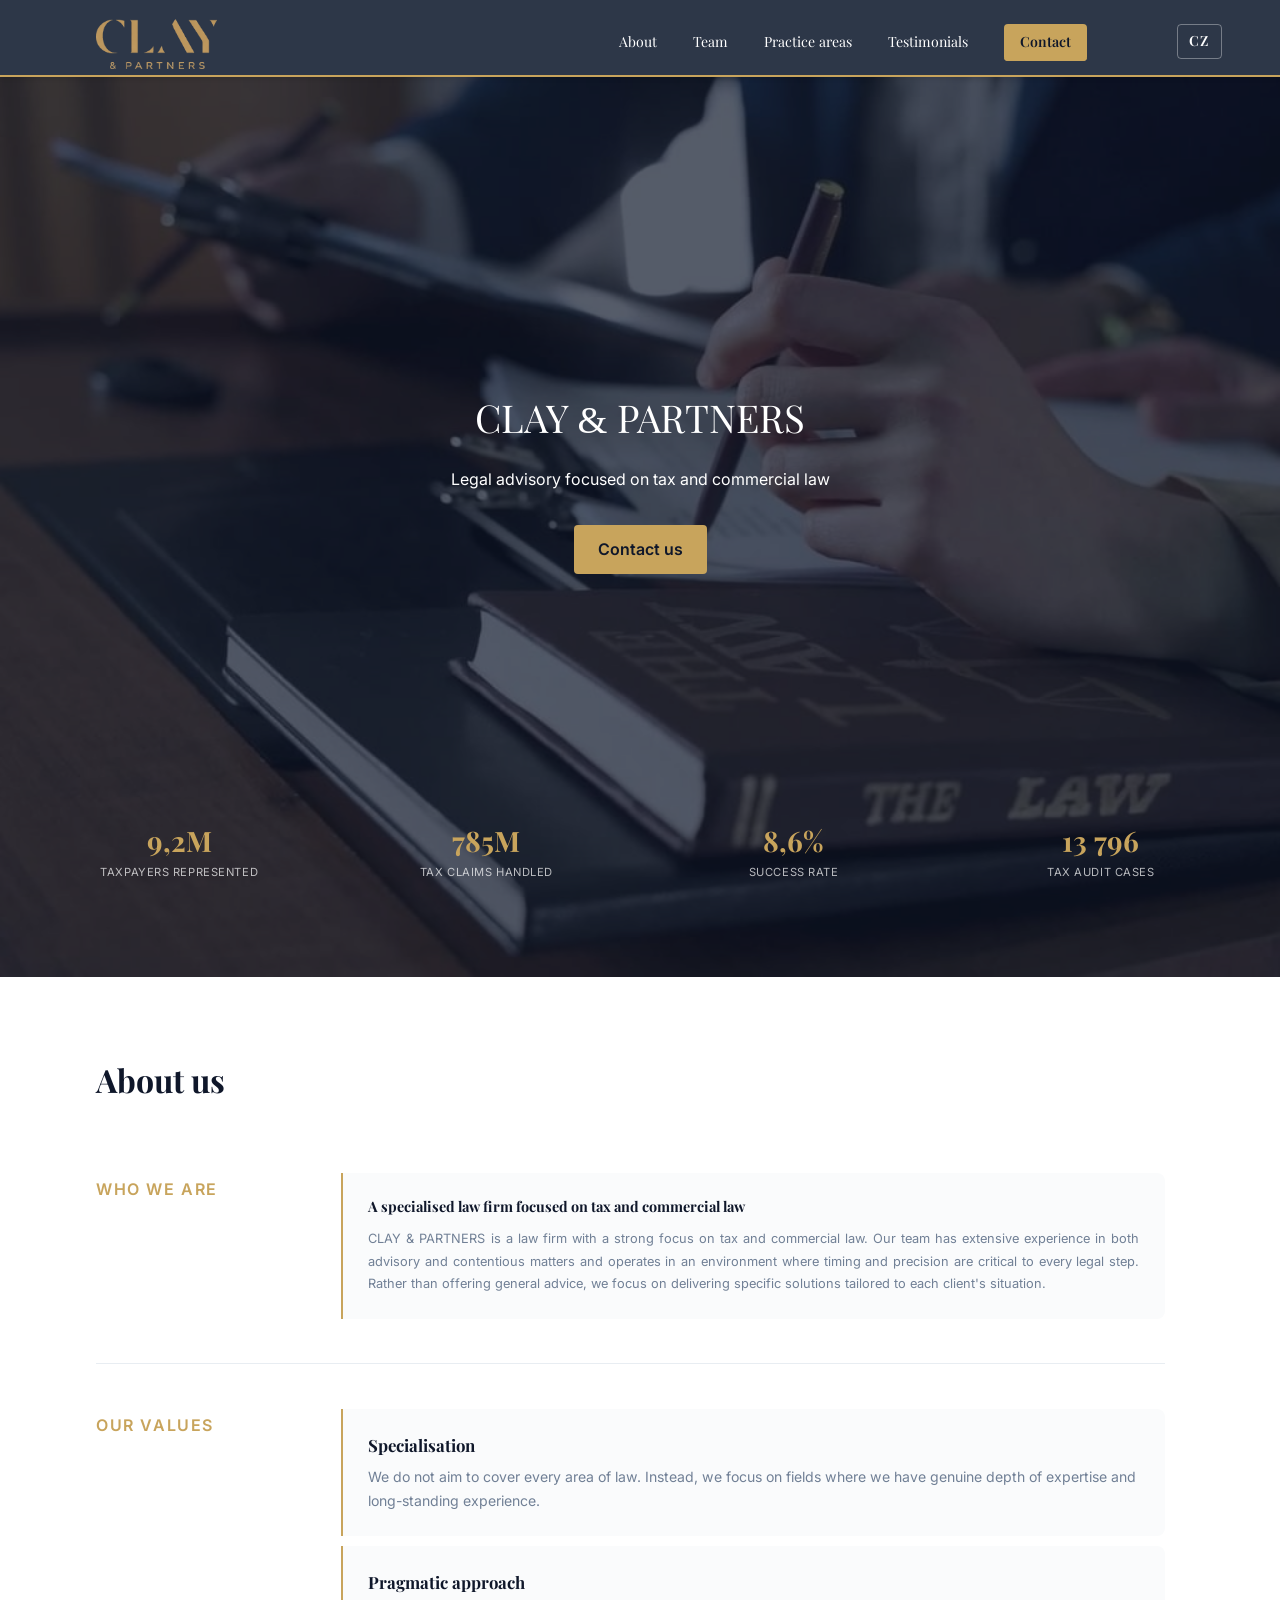
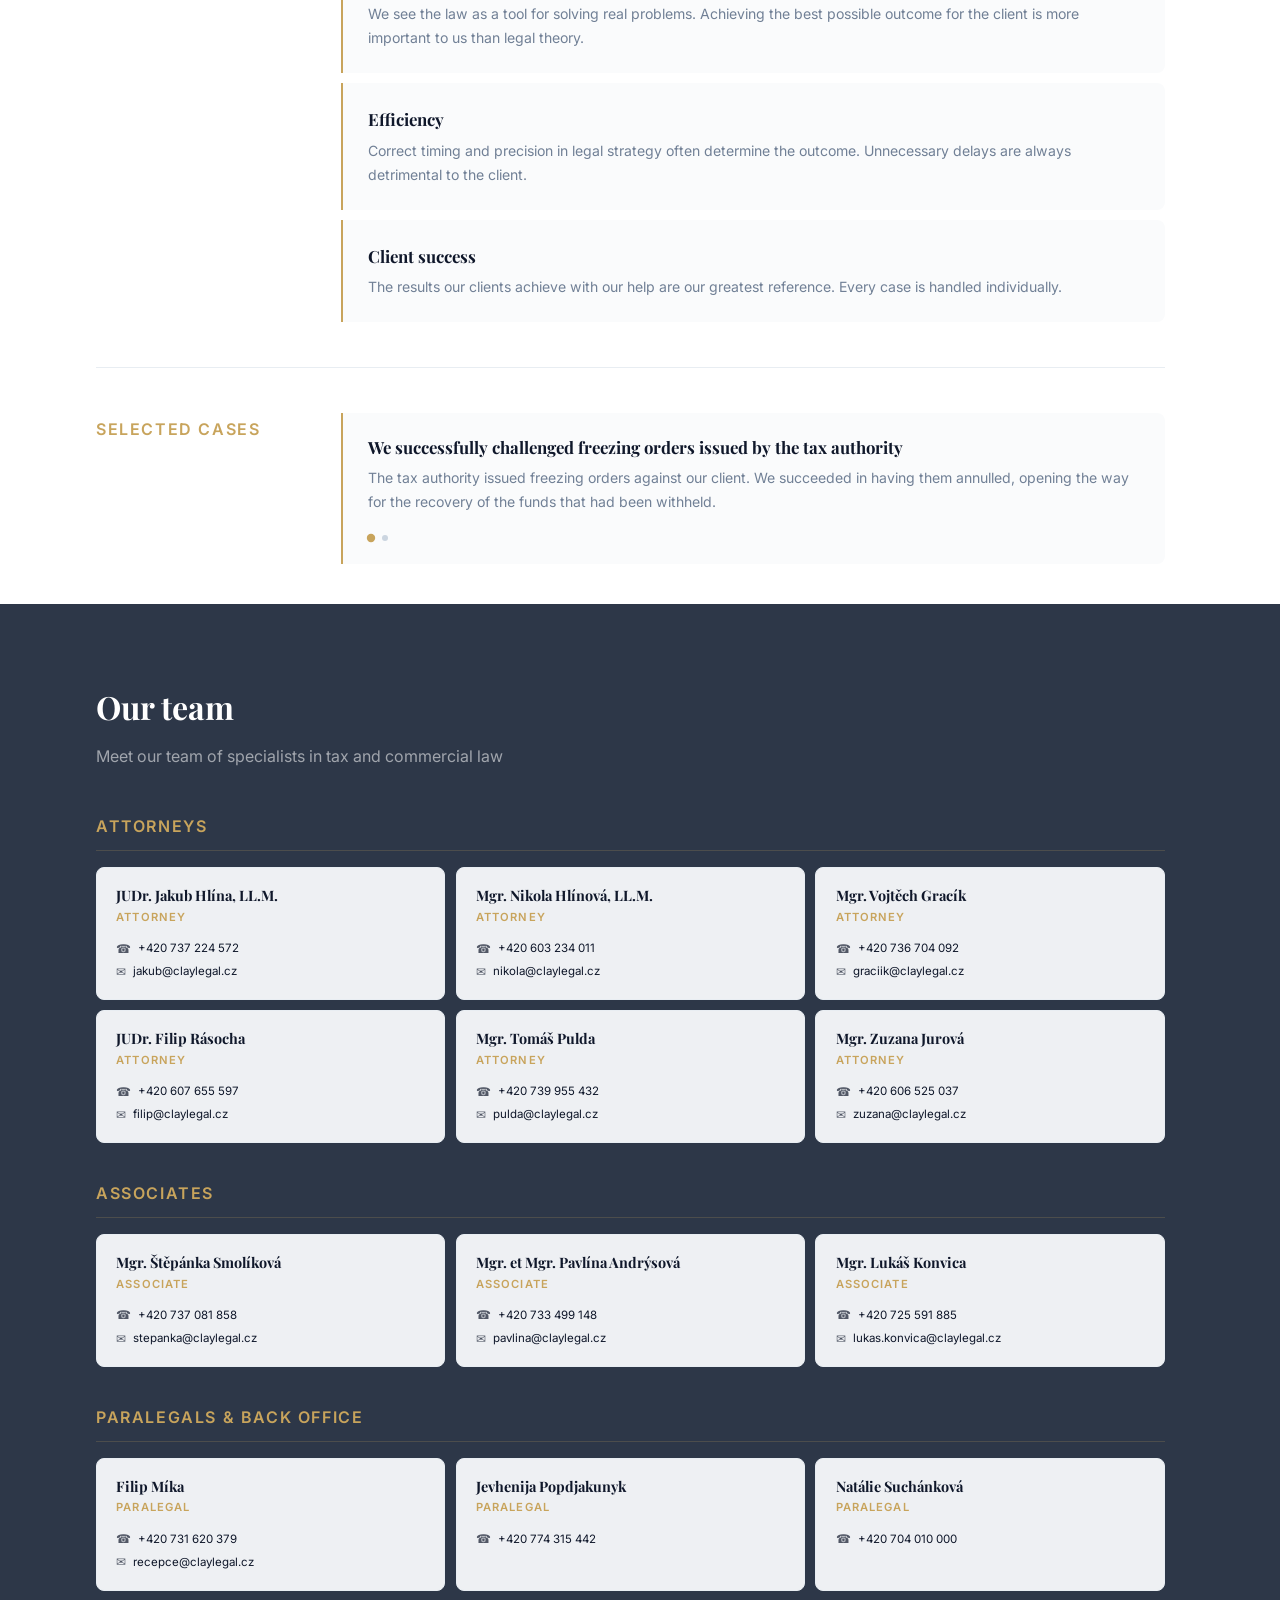
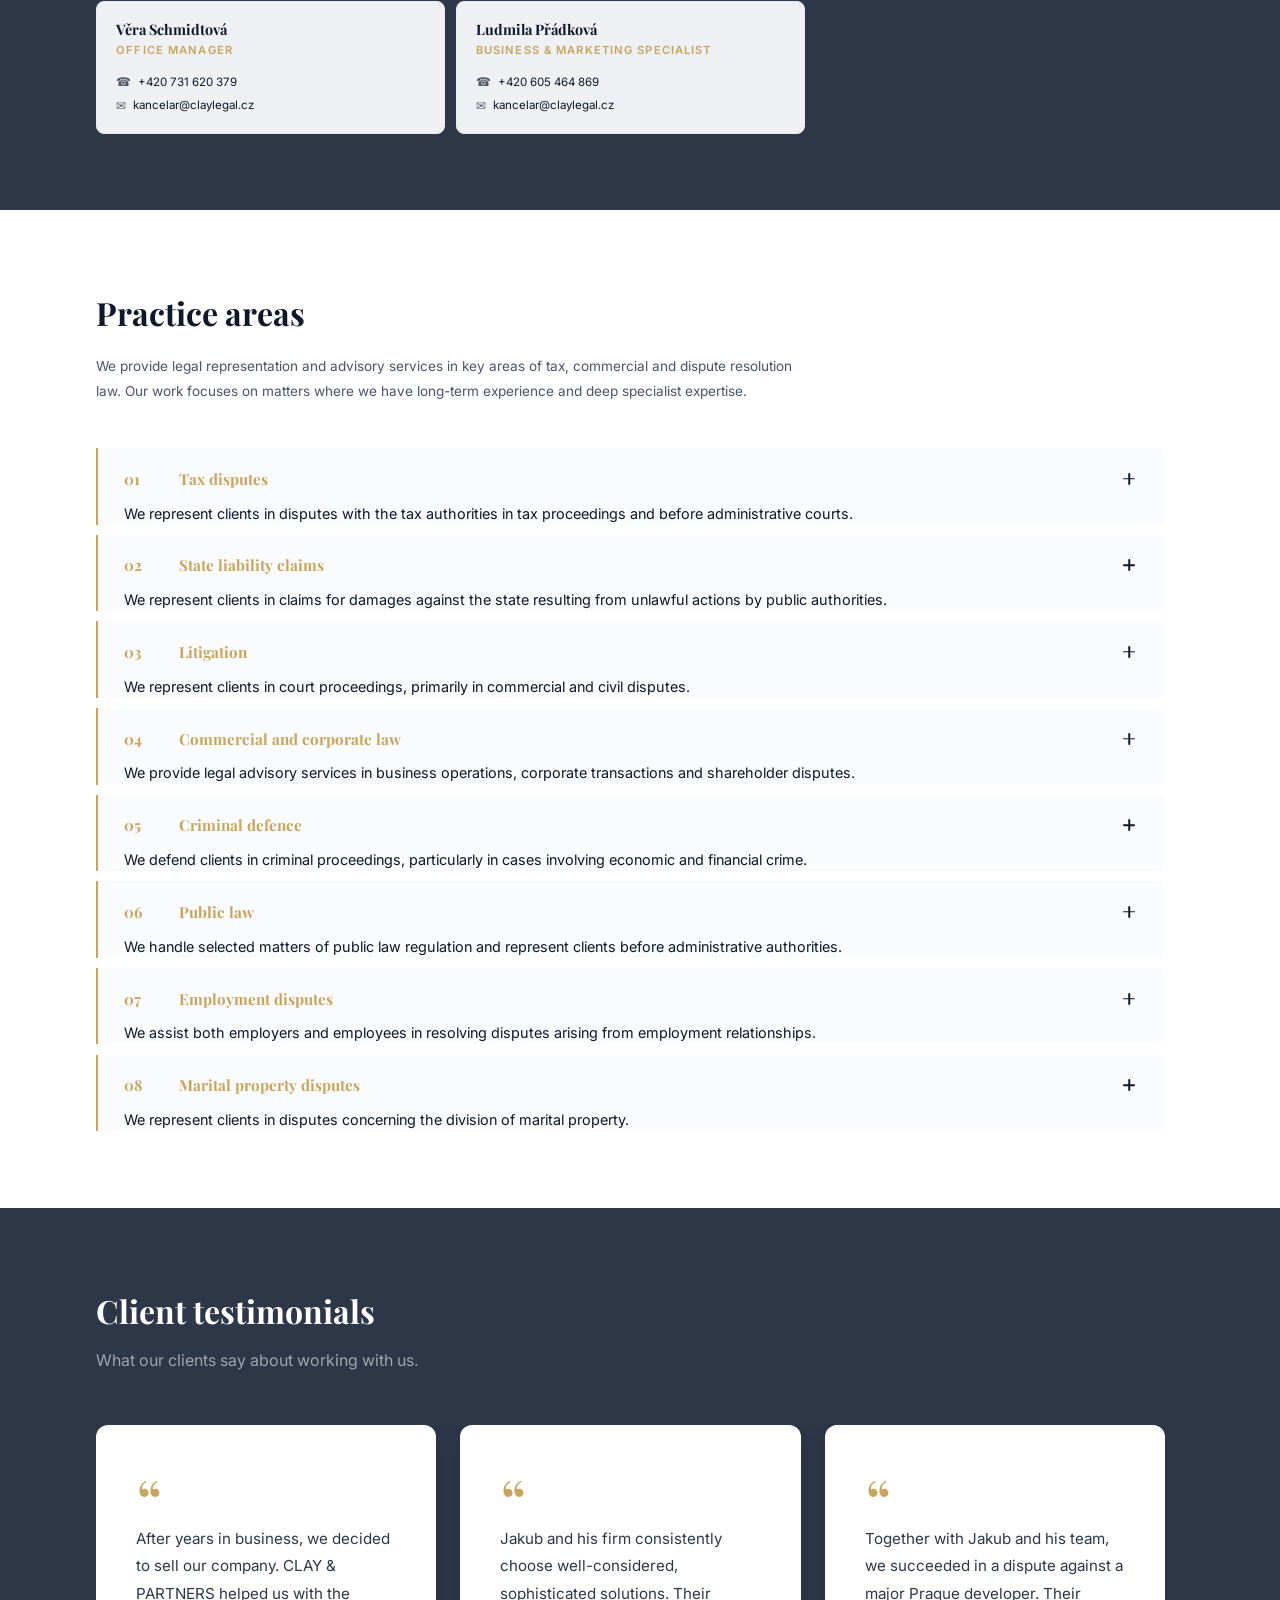
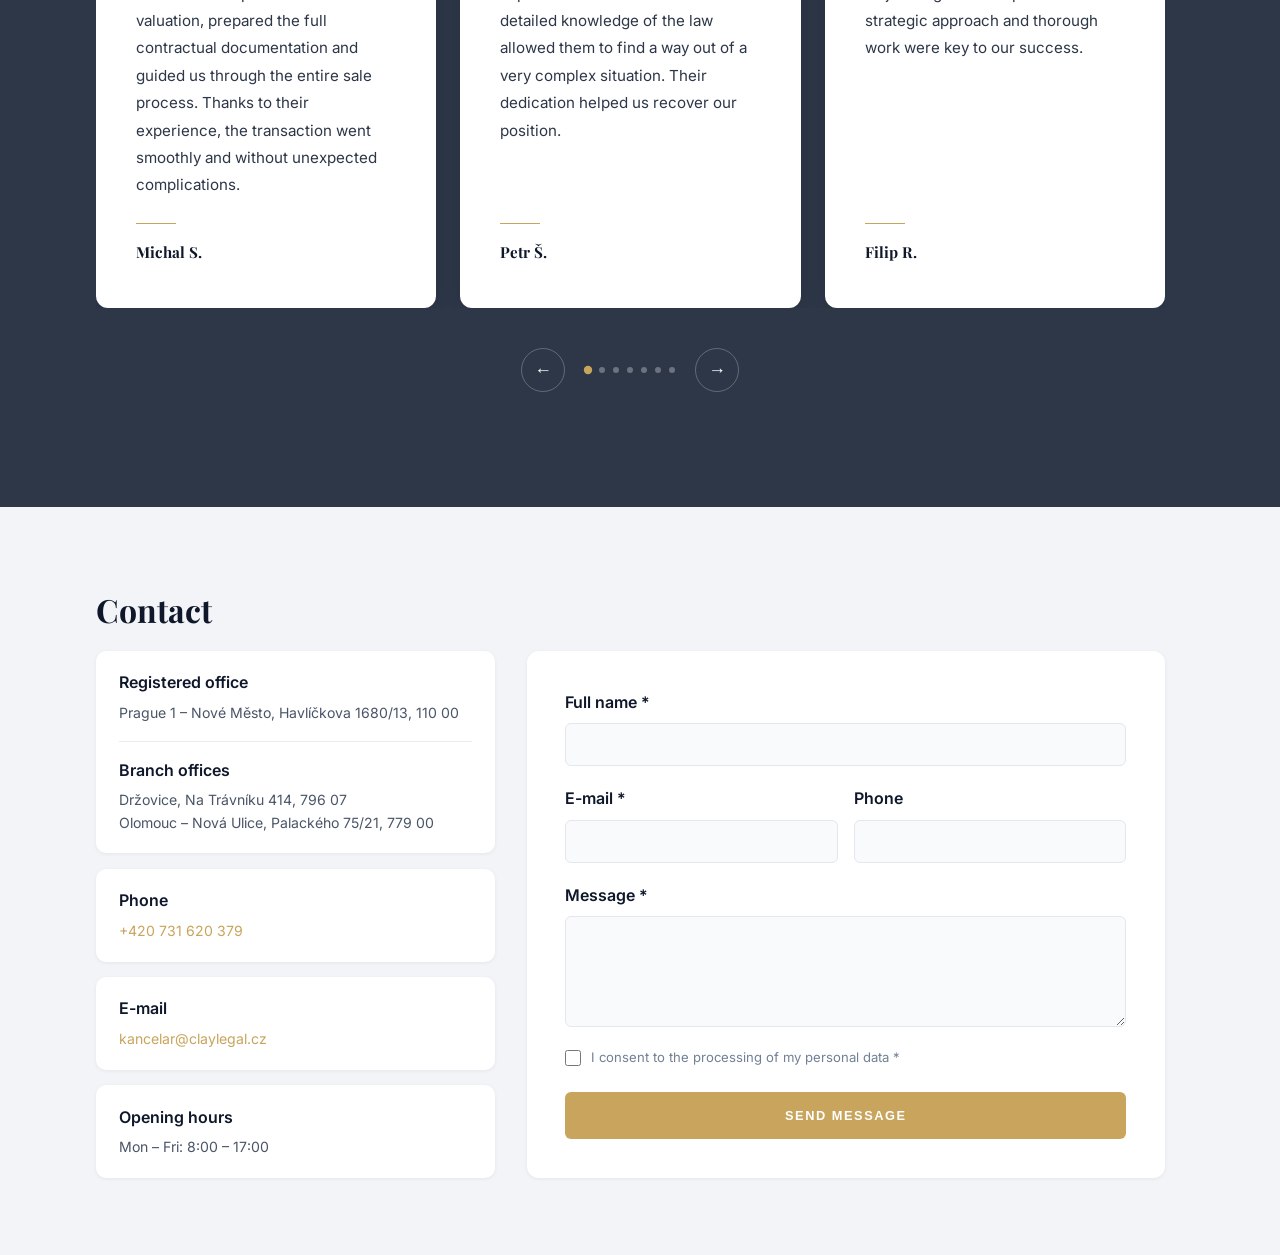
==== index-en.html @ 00589e13 "Add local hero poster as CSS background to eliminate gray flash on load Co-Authored-By: Claude Sonne" ====
<!DOCTYPE html>
<html lang="en">
<head>
    <meta charset="UTF-8">
    <meta name="viewport" content="width=device-width, initial-scale=1.0">
    <title>CLAY & PARTNERS – Law Firm</title>
    <link href="https://fonts.googleapis.com/css2?family=Inter:wght@400;500;600&family=Playfair+Display:wght@400;700&display=swap" rel="stylesheet">
    <link rel="stylesheet" href="css/style.css">
</head>
<body>
    <header>
        <nav>
            <div class="container">
                <a href="#hero"><div class="logo-wrap"><img src="clay_partners_logo.svg" alt="CLAY & PARTNERS" class="logo"></div></a>
                <div class="nav-right">
                    <ul>
                        <li><a href="#onas">About</a></li>
                        <li><a href="#tym">Team</a></li>
                        <li><a href="#specializace">Practice areas</a></li>
                        <li><a href="#reference">Testimonials</a></li>
                        <li><a href="#kontakt">Contact</a></li>
                    </ul>
                    <button class="hamburger" id="hamburgerBtn" aria-label="Open menu" aria-expanded="false">
                        <span></span>
                        <span></span>
                        <span></span>
                    </button>
                    <a href="index.html" class="lang-switch">CZ</a>
                </div>
            </div>
        </nav>
    </header>

    <!-- Mobile full-screen menu -->
    <div class="mobile-menu" id="mobileMenu" aria-hidden="true">
        <button class="mobile-menu-close" id="mobileMenuClose" aria-label="Close menu">&times;</button>
        <ul>
            <li><a href="#onas">About</a></li>
            <li><a href="#tym">Team</a></li>
            <li><a href="#specializace">Practice areas</a></li>
            <li><a href="#reference">Testimonials</a></li>
            <li><a href="#kontakt">Contact</a></li>
        </ul>
        <a href="index.html" class="mobile-menu-lang">CZ</a>
    </div>

    <section id="hero">
        <video autoplay muted loop preload="auto" poster="video/hero-poster.jpg">
            <source src="https://res.cloudinary.com/diklpwtvn/video/upload/f_auto,q_auto,w_1280/v1774442061/Final_clay_1_xkkwip.mp4" type="video/mp4">
            Your browser does not support video.
        </video>
        <div class="overlay"></div>
        <div class="hero-content">
            <div class="hero-text">
                <h1>CLAY <span class="ampersand">&amp;</span> PARTNERS</h1>
                <p>Legal advisory focused on tax and commercial law</p>
                <a href="#kontakt" class="btn">Contact us</a>
            </div>
            <div class="hero-stats">
                <div class="stat">
                    <div class="stat-value" data-target="9.3" data-suffix="M">0</div>
                    <div class="stat-label">Taxpayers represented</div>
                </div>
                <div class="stat">
                    <div class="stat-value" data-target="795" data-suffix="M">0</div>
                    <div class="stat-label">Tax claims handled</div>
                </div>
                <div class="stat">
                    <div class="stat-value" data-target="8.7" data-suffix="%">0</div>
                    <div class="stat-label">Success rate</div>
                </div>
                <div class="stat">
                    <div class="stat-value" data-target="13971">0</div>
                    <div class="stat-label">Tax audit cases</div>
                </div>
            </div>
        </div>
    </section>

    <section id="onas" class="section onas-section">
        <div class="container">

            <h2 class="onas-main-title">About us</h2>

            <div class="onas-block">
                <div class="onas-block-label">Who we are</div>
                <div class="onas-block-body">
                    <div class="content-block">
                        <h3 class="onas-headline">A specialised law firm focused on tax and commercial law</h3>
                        <p class="onas-text">CLAY & PARTNERS is a law firm with a strong focus on tax and commercial law. Our team has extensive experience in both advisory and contentious matters and operates in an environment where timing and precision are critical to every legal step. Rather than offering general advice, we focus on delivering specific solutions tailored to each client's situation.</p>
                    </div>
                </div>
            </div>

            <div class="onas-block">
                <div class="onas-block-label">Our values</div>
                <div class="onas-block-body">
                    <div class="values-grid">
                        <div class="value-card content-block">
                            <div class="value-title">Specialisation</div>
                            <p>We do not aim to cover every area of law. Instead, we focus on fields where we have genuine depth of expertise and long-standing experience.</p>
                        </div>
                        <div class="value-card content-block">
                            <div class="value-title">Pragmatic approach</div>
                            <p>We see the law as a tool for solving real problems. Achieving the best possible outcome for the client is more important to us than legal theory.</p>
                        </div>
                        <div class="value-card content-block">
                            <div class="value-title">Efficiency</div>
                            <p>Correct timing and precision in legal strategy often determine the outcome. Unnecessary delays are always detrimental to the client.</p>
                        </div>
                        <div class="value-card content-block">
                            <div class="value-title">Client success</div>
                            <p>The results our clients achieve with our help are our greatest reference. Every case is handled individually.</p>
                        </div>
                    </div>
                </div>
            </div>

            <div class="onas-block">
                <div class="onas-block-label">Selected cases</div>
                <div class="onas-block-body">
                    <div class="cases-slider content-block">
                        <div class="cases-track" role="region" aria-label="Selected cases">
                            <div class="case-slide active" aria-hidden="false">
                                <h3 class="case-title">We successfully challenged freezing orders issued by the tax authority</h3>
                                <p class="case-text">The tax authority issued freezing orders against our client. We succeeded in having them annulled, opening the way for the recovery of the funds that had been withheld.</p>
                            </div>
                            <div class="case-slide" aria-hidden="true">
                                <h3 class="case-title">We recovered revoked subsidies</h3>
                                <p class="case-text">The client faced revocation of a subsidy and a substantial penalty. We succeeded in having the tax authority's decision annulled.</p>
                            </div>
                        </div>
                        <div class="cases-dots" role="tablist" aria-label="Switch cases">
                            <button class="case-dot active" role="tab" aria-selected="true" aria-label="Case 1"></button>
                            <button class="case-dot" role="tab" aria-selected="false" aria-label="Case 2"></button>
                        </div>
                    </div>
                </div>
            </div>

        </div>
    </section>

    <section id="tym" class="section team-section">
        <div class="container">
            <div class="section-header">
                <h2>Our team</h2>
                <p class="section-subtitle">Meet our team of specialists in tax and commercial law</p>
            </div>

            <div class="team-category">
                <div class="category-label">Attorneys</div>
                <div class="team-grid">
                    <div class="team-card">
                        <div class="team-card-name">JUDr. Jakub Hlína, LL.M.</div>
                        <div class="team-card-position">Attorney</div>
                        <div class="team-card-contact">
                            <a href="tel:+420737224572" class="contact-link"><span class="contact-icon">☎</span>+420 737 224 572</a>
                            <a href="mailto:jakub@claylegal.cz" class="contact-link"><span class="contact-icon">✉</span>jakub@claylegal.cz</a>
                        </div>
                    </div>
                    <div class="team-card">
                        <div class="team-card-name">Mgr. Nikola Hlínová, LL.M.</div>
                        <div class="team-card-position">Attorney</div>
                        <div class="team-card-contact">
                            <a href="tel:+420603234011" class="contact-link"><span class="contact-icon">☎</span>+420 603 234 011</a>
                            <a href="mailto:nikola@claylegal.cz" class="contact-link"><span class="contact-icon">✉</span>nikola@claylegal.cz</a>
                        </div>
                    </div>
                    <div class="team-card">
                        <div class="team-card-name">Mgr. Vojtěch Gracík</div>
                        <div class="team-card-position">Attorney</div>
                        <div class="team-card-contact">
                            <a href="tel:+420736704092" class="contact-link"><span class="contact-icon">☎</span>+420 736 704 092</a>
                            <a href="mailto:graciik@claylegal.cz" class="contact-link"><span class="contact-icon">✉</span>graciik@claylegal.cz</a>
                        </div>
                    </div>
                    <div class="team-card">
                        <div class="team-card-name">JUDr. Filip Rásocha</div>
                        <div class="team-card-position">Attorney</div>
                        <div class="team-card-contact">
                            <a href="tel:+420607655597" class="contact-link"><span class="contact-icon">☎</span>+420 607 655 597</a>
                            <a href="mailto:filip@claylegal.cz" class="contact-link"><span class="contact-icon">✉</span>filip@claylegal.cz</a>
                        </div>
                    </div>
                    <div class="team-card">
                        <div class="team-card-name">Mgr. Tomáš Pulda</div>
                        <div class="team-card-position">Attorney</div>
                        <div class="team-card-contact">
                            <a href="tel:+420739955432" class="contact-link"><span class="contact-icon">☎</span>+420 739 955 432</a>
                            <a href="mailto:pulda@claylegal.cz" class="contact-link"><span class="contact-icon">✉</span>pulda@claylegal.cz</a>
                        </div>
                    </div>
                    <div class="team-card">
                        <div class="team-card-name">Mgr. Zuzana Jurová</div>
                        <div class="team-card-position">Attorney</div>
                        <div class="team-card-contact">
                            <a href="tel:+420606525037" class="contact-link"><span class="contact-icon">☎</span>+420 606 525 037</a>
                            <a href="mailto:zuzana@claylegal.cz" class="contact-link"><span class="contact-icon">✉</span>zuzana@claylegal.cz</a>
                        </div>
                    </div>
                </div>
            </div>

            <div class="team-category">
                <div class="category-label">Associates</div>
                <div class="team-grid">
                    <div class="team-card">
                        <div class="team-card-name">Mgr. Štěpánka Smolíková</div>
                        <div class="team-card-position">Associate</div>
                        <div class="team-card-contact">
                            <a href="tel:+420737081858" class="contact-link"><span class="contact-icon">☎</span>+420 737 081 858</a>
                            <a href="mailto:stepanka@claylegal.cz" class="contact-link"><span class="contact-icon">✉</span>stepanka@claylegal.cz</a>
                        </div>
                    </div>
                    <div class="team-card">
                        <div class="team-card-name">Mgr. et Mgr. Pavlína Andrýsová</div>
                        <div class="team-card-position">Associate</div>
                        <div class="team-card-contact">
                            <a href="tel:+420733499148" class="contact-link"><span class="contact-icon">☎</span>+420 733 499 148</a>
                            <a href="mailto:pavlina@claylegal.cz" class="contact-link"><span class="contact-icon">✉</span>pavlina@claylegal.cz</a>
                        </div>
                    </div>
                    <div class="team-card">
                        <div class="team-card-name">Mgr. Lukáš Konvica</div>
                        <div class="team-card-position">Associate</div>
                        <div class="team-card-contact">
                            <a href="tel:+420725591885" class="contact-link"><span class="contact-icon">☎</span>+420 725 591 885</a>
                            <a href="mailto:lukas.konvica@claylegal.cz" class="contact-link"><span class="contact-icon">✉</span>lukas.konvica@claylegal.cz</a>
                        </div>
                    </div>
                </div>
            </div>

            <div class="team-category">
                <div class="category-label">Paralegals & Back Office</div>
                <div class="team-grid">
                    <div class="team-card">
                        <div class="team-card-name">Filip Míka</div>
                        <div class="team-card-position">Paralegal</div>
                        <div class="team-card-contact">
                            <a href="tel:+420731620379" class="contact-link"><span class="contact-icon">☎</span>+420 731 620 379</a>
                            <a href="mailto:recepce@claylegal.cz" class="contact-link"><span class="contact-icon">✉</span>recepce@claylegal.cz</a>
                        </div>
                    </div>
                    <div class="team-card">
                        <div class="team-card-name">Jevhenija Popdjakunyk</div>
                        <div class="team-card-position">Paralegal</div>
                        <div class="team-card-contact">
                            <a href="tel:+420774315442" class="contact-link"><span class="contact-icon">☎</span>+420 774 315 442</a>
                        </div>
                    </div>
                    <div class="team-card">
                        <div class="team-card-name">Natálie Suchánková</div>
                        <div class="team-card-position">Paralegal</div>
                        <div class="team-card-contact">
                            <a href="tel:+420704010000" class="contact-link"><span class="contact-icon">☎</span>+420 704 010 000</a>
                        </div>
                    </div>
                    <div class="team-card">
                        <div class="team-card-name">Věra Schmidtová</div>
                        <div class="team-card-position">Office Manager</div>
                        <div class="team-card-contact">
                            <a href="tel:+420731620379" class="contact-link"><span class="contact-icon">☎</span>+420 731 620 379</a>
                            <a href="mailto:kancelar@claylegal.cz" class="contact-link"><span class="contact-icon">✉</span>kancelar@claylegal.cz</a>
                        </div>
                    </div>
                    <div class="team-card">
                        <div class="team-card-name">Ludmila Přádková</div>
                        <div class="team-card-position">Business & Marketing Specialist</div>
                        <div class="team-card-contact">
                            <a href="tel:+420605464869" class="contact-link"><span class="contact-icon">☎</span>+420 605 464 869</a>
                            <a href="mailto:kancelar@claylegal.cz" class="contact-link"><span class="contact-icon">✉</span>kancelar@claylegal.cz</a>
                        </div>
                    </div>
                </div>
            </div>
        </div>
    </section>

    <section id="specializace" class="section specializace-section">
        <div class="container">
            <h2>Practice areas</h2>
            <p class="specializace-intro">We provide legal representation and advisory services in key areas of tax, commercial and dispute resolution law. Our work focuses on matters where we have long-term experience and deep specialist expertise.</p>

            <div class="accordion">

                <div class="accordion-item">
                    <button class="accordion-header" aria-expanded="false">
                        <span class="accordion-number">01</span>
                        <span class="accordion-title">Tax disputes</span>
                        <span class="accordion-icon"></span>
                    </button>
                    <div class="accordion-body">
                        <div class="accordion-body-inner">
                            <p class="accordion-perex">We represent clients in disputes with the tax authorities in tax proceedings and before administrative courts.</p>
                            <p class="accordion-text">Are you dealing with the tax or customs authority? Facing a tax audit, withholding of VAT refunds or freezing orders? We represent domestic and foreign clients at all stages of tax proceedings, including subsequent judicial review. We have a track record of successful disputes with the tax administration exceeding CZK 1 billion in value.</p>
                        </div>
                    </div>
                </div>

                <div class="accordion-item">
                    <button class="accordion-header" aria-expanded="false">
                        <span class="accordion-number">02</span>
                        <span class="accordion-title">State liability claims</span>
                        <span class="accordion-icon"></span>
                    </button>
                    <div class="accordion-body">
                        <div class="accordion-body-inner">
                            <p class="accordion-perex">We represent clients in claims for damages against the state resulting from unlawful actions by public authorities.</p>
                            <p class="accordion-text">If the state has caused you loss through an unlawful decision or improper official conduct, we will help you seek compensation under the State Liability Act. We represent clients in cases involving unlawful interference by the tax administration and other public authorities.</p>
                        </div>
                    </div>
                </div>

                <div class="accordion-item">
                    <button class="accordion-header" aria-expanded="false">
                        <span class="accordion-number">03</span>
                        <span class="accordion-title">Litigation</span>
                        <span class="accordion-icon"></span>
                    </button>
                    <div class="accordion-body">
                        <div class="accordion-body-inner">
                            <p class="accordion-perex">We represent clients in court proceedings, primarily in commercial and civil disputes.</p>
                            <p class="accordion-text">We regularly act for clients in commercial disputes, defect liability claims, insurance matters and employment litigation. Where an out-of-court resolution is not achievable, we defend our clients' interests before the courts with full commitment.</p>
                        </div>
                    </div>
                </div>

                <div class="accordion-item">
                    <button class="accordion-header" aria-expanded="false">
                        <span class="accordion-number">04</span>
                        <span class="accordion-title">Commercial and corporate law</span>
                        <span class="accordion-icon"></span>
                    </button>
                    <div class="accordion-body">
                        <div class="accordion-body-inner">
                            <p class="accordion-perex">We provide legal advisory services in business operations, corporate transactions and shareholder disputes.</p>
                            <p class="accordion-text">We assist clients with mergers and acquisitions, structuring shareholder relationships and resolving disputes between shareholders or partners. We also represent creditors and insolvency administrators in insolvency proceedings.</p>
                        </div>
                    </div>
                </div>

                <div class="accordion-item">
                    <button class="accordion-header" aria-expanded="false">
                        <span class="accordion-number">05</span>
                        <span class="accordion-title">Criminal defence</span>
                        <span class="accordion-icon"></span>
                    </button>
                    <div class="accordion-body">
                        <div class="accordion-body-inner">
                            <p class="accordion-perex">We defend clients in criminal proceedings, particularly in cases involving economic and financial crime.</p>
                            <p class="accordion-text">We specialise in criminal proceedings involving economic and tax offences — white-collar crime. We also advise clients on preventive compliance measures to mitigate corporate criminal liability. JUDr. Jakub Hlína is a member of the Union of Defence Counsels of the Czech Republic.</p>
                        </div>
                    </div>
                </div>

                <div class="accordion-item">
                    <button class="accordion-header" aria-expanded="false">
                        <span class="accordion-number">06</span>
                        <span class="accordion-title">Public law</span>
                        <span class="accordion-icon"></span>
                    </button>
                    <div class="accordion-body">
                        <div class="accordion-body-inner">
                            <p class="accordion-perex">We handle selected matters of public law regulation and represent clients before administrative authorities.</p>
                            <p class="accordion-text">We represent clients in administrative proceedings, including price control reviews and subsidy compliance audits. We also advise on matters relating to regulated sectors and industries.</p>
                        </div>
                    </div>
                </div>

                <div class="accordion-item">
                    <button class="accordion-header" aria-expanded="false">
                        <span class="accordion-number">07</span>
                        <span class="accordion-title">Employment disputes</span>
                        <span class="accordion-icon"></span>
                    </button>
                    <div class="accordion-body">
                        <div class="accordion-body-inner">
                            <p class="accordion-perex">We assist both employers and employees in resolving disputes arising from employment relationships.</p>
                            <p class="accordion-text">We aim to resolve employment disputes efficiently and prevent escalation wherever possible. Where litigation becomes necessary, we represent clients in employment proceedings covering a broad range of claims arising from the employment relationship.</p>
                        </div>
                    </div>
                </div>

                <div class="accordion-item">
                    <button class="accordion-header" aria-expanded="false">
                        <span class="accordion-number">08</span>
                        <span class="accordion-title">Marital property disputes</span>
                        <span class="accordion-icon"></span>
                    </button>
                    <div class="accordion-body">
                        <div class="accordion-body-inner">
                            <p class="accordion-perex">We represent clients in disputes concerning the division of marital property.</p>
                            <p class="accordion-text">Family disputes demand a sensitive and individualised approach. We help clients navigate the legal and financial aspects of divorce, with particular focus on the division and settlement of jointly held marital assets.</p>
                        </div>
                    </div>
                </div>

            </div>
        </div>
    </section>

    <section id="reference" class="section reference-section">
        <div class="container">
            <div class="reference-header">
                <h2 class="reference-title">Client testimonials</h2>
                <p class="reference-subtitle">What our clients say about working with us.</p>
            </div>

            <div class="testimonial-slider">
                <div class="testimonial-track">
                    <div class="testimonial-card">
                        <div class="testimonial-quote">&#8220;</div>
                        <p class="testimonial-text">After years in business, we decided to sell our company. CLAY & PARTNERS helped us with the valuation, prepared the full contractual documentation and guided us through the entire sale process. Thanks to their experience, the transaction went smoothly and without unexpected complications.</p>
                        <div class="testimonial-line"></div>
                        <div class="testimonial-name">Michal S.</div>
                    </div>
                    <div class="testimonial-card">
                        <div class="testimonial-quote">&#8220;</div>
                        <p class="testimonial-text">Jakub and his firm consistently choose well-considered, sophisticated solutions. Their detailed knowledge of the law allowed them to find a way out of a very complex situation. Their dedication helped us recover our position.</p>
                        <div class="testimonial-line"></div>
                        <div class="testimonial-name">Petr Š.</div>
                    </div>
                    <div class="testimonial-card">
                        <div class="testimonial-quote">&#8220;</div>
                        <p class="testimonial-text">Together with Jakub and his team, we succeeded in a dispute against a major Prague developer. Their strategic approach and thorough work were key to our success.</p>
                        <div class="testimonial-line"></div>
                        <div class="testimonial-name">Filip R.</div>
                    </div>
                    <div class="testimonial-card">
                        <div class="testimonial-quote">&#8220;</div>
                        <p class="testimonial-text">After the tax authority intervened, our company was practically paralysed. Thanks to CLAY & PARTNERS, we succeeded in having the freezing orders annulled and recovered the withheld funds.</p>
                        <div class="testimonial-line"></div>
                        <div class="testimonial-name">Engineering company</div>
                    </div>
                    <div class="testimonial-card">
                        <div class="testimonial-quote">&#8220;</div>
                        <p class="testimonial-text">We were wrongly accused of participating in tax fraud and faced the freezing of our assets. Thanks to the swift and professional intervention of the attorneys at CLAY & PARTNERS, the tax authority's decision was annulled and the freeze lifted.</p>
                        <div class="testimonial-line"></div>
                        <div class="testimonial-name">Radek Z.</div>
                    </div>
                    <div class="testimonial-card">
                        <div class="testimonial-quote">&#8220;</div>
                        <p class="testimonial-text">My husband and I found a solution to a complex family situation at this law firm. We appreciate both the sensitive approach and the clear guidance throughout the case.</p>
                        <div class="testimonial-line"></div>
                        <div class="testimonial-name">Marie D.</div>
                    </div>
                    <div class="testimonial-card">
                        <div class="testimonial-quote">&#8220;</div>
                        <p class="testimonial-text">The firm has been our long-term legal partner. They assist us in negotiations with suppliers and public authorities and always deliver practical, actionable solutions.</p>
                        <div class="testimonial-line"></div>
                        <div class="testimonial-name">GALVA s.r.o.</div>
                    </div>
                    <div class="testimonial-card">
                        <div class="testimonial-quote">&#8220;</div>
                        <p class="testimonial-text">On a recommendation, we turned to CLAY & PARTNERS for a personal injury claim. The legal representation was professional and resulted in compensation that helped us move forward.</p>
                        <div class="testimonial-line"></div>
                        <div class="testimonial-name">Ing. David K.</div>
                    </div>
                    <div class="testimonial-card">
                        <div class="testimonial-quote">&#8220;</div>
                        <p class="testimonial-text">We greatly value the proactive approach to tax planning for our business. Their work is consistently professional and clearly communicated.</p>
                        <div class="testimonial-line"></div>
                        <div class="testimonial-name">M + L</div>
                    </div>
                </div>
            </div>

            <div class="testimonial-controls">
                <button class="testimonial-arrow prev" aria-label="Previous">&#8592;</button>
                <div class="testimonial-dots"></div>
                <button class="testimonial-arrow next" aria-label="Next">&#8594;</button>
            </div>
        </div>
    </section>

    <section id="kontakt" class="section kontakt-section">
        <div class="container">
            <h2>Contact</h2>
            <div class="kontakt-layout">

                <div class="kontakt-info">
                    <div class="kontakt-card">
                        <div class="kontakt-card-subsection">
                            <div class="kontakt-card-label">Registered office</div>
                            <div class="kontakt-card-value">Prague 1 – Nové Město, Havlíčkova 1680/13, 110 00</div>
                        </div>
                        <div class="kontakt-card-subsection">
                            <div class="kontakt-card-label">Branch offices</div>
                            <div class="kontakt-card-value">Držovice, Na Trávníku 414, 796 07<br>Olomouc – Nová Ulice, Palackého 75/21, 779 00</div>
                        </div>
                    </div>
                    <div class="kontakt-card">
                        <div class="kontakt-card-label">Phone</div>
                        <a href="tel:+420731620379" class="kontakt-card-value kontakt-gold">+420 731 620 379</a>
                    </div>
                    <div class="kontakt-card">
                        <div class="kontakt-card-label">E-mail</div>
                        <a href="mailto:kancelar@claylegal.cz" class="kontakt-card-value kontakt-gold">kancelar@claylegal.cz</a>
                    </div>
                    <div class="kontakt-card">
                        <div class="kontakt-card-label">Opening hours</div>
                        <div class="kontakt-card-value">Mon – Fri: 8:00 – 17:00</div>
                    </div>
                </div>

                <div class="kontakt-form-wrap">
                    <form class="contact-form" id="contactForm">
                        <div class="form-field">
                            <label for="jmeno">Full name *</label>
                            <input type="text" id="jmeno" name="jmeno" required>
                        </div>
                        <div class="form-row">
                            <div class="form-field">
                                <label for="email">E-mail *</label>
                                <input type="email" id="email" name="email" required>
                            </div>
                            <div class="form-field">
                                <label for="telefon">Phone</label>
                                <input type="tel" id="telefon" name="telefon">
                            </div>
                        </div>
                        <div class="form-field">
                            <label for="zprava">Message *</label>
                            <textarea id="zprava" name="zprava" rows="5" required></textarea>
                        </div>
                        <div class="form-gdpr">
                            <input type="checkbox" id="gdpr" name="gdpr" required>
                            <label for="gdpr">I consent to the processing of my personal data *</label>
                        </div>
                        <button type="submit" class="btn-submit">Send message</button>
                    </form>
                </div>

            </div>
        </div>
    </section>

    <script src="js/script.js"></script>
</body>
</html>
---- css/style.css ----
/* Reset */
* {
    margin: 0;
    padding: 0;
    box-sizing: border-box;
}

:root {
    --navy: #0F172A;
    --gold: #C8A45C;
    --light-grey: #F5F5F5;
    --white: #FFFFFF;
}

body {
    font-family: 'Inter', sans-serif;
    color: var(--navy);
    line-height: 1.6;
}

h1, h2, h3 {
    font-family: 'Playfair Display', serif;
    font-weight: 700;
}

h1 {
    font-size: clamp(2rem, 3vw, 4rem);
}

h2 {
    font-size: clamp(1.8rem, 2.5vw, 3.2rem);
    margin-bottom: 1rem;
}

h3 {
    font-size: clamp(1.2rem, 1.5vw, 2rem);
}

.container {
    max-width: clamp(900px, 85vw, 1400px);
    margin: 0 auto;
    padding: 0 clamp(12px, 1.5vw, 24px) 0 0;
}


.btn {
    display: inline-block;
    background: var(--gold);
    color: var(--navy);
    padding: 12px 24px;
    text-decoration: none;
    border-radius: 4px;
    transition: background 0.3s;
    font-weight: 600;
}

.btn:hover {
    background: #B8944A;
}

/* Header */
header {
    position: sticky;
    top: 0;
    background: #2D3748;
    z-index: 100;
    box-shadow: 0 2px 4px rgba(0,0,0,0.1);
    border-bottom: 2px solid var(--gold);
    min-height: clamp(64px, 5.5vw, 96px);
    overflow: hidden;
}

header::after {
    content: '';
    position: absolute;
    top: 0;
    left: -100%;
    width: 50%;
    height: 100%;
    background: linear-gradient(
        120deg,
        transparent 0%,
        rgba(212, 175, 55, 0.15) 40%,
        rgba(255, 235, 120, 0.3) 50%,
        rgba(212, 175, 55, 0.15) 60%,
        transparent 100%
    );
    animation: navShimmer 1.8s ease-in-out 0.3s 1 both;
    pointer-events: none;
    z-index: 0;
}

@keyframes navShimmer {
    0%   { left: -60%; }
    100% { left: 160%; }
}

nav .container {
    display: flex;
    align-items: center;
    justify-content: space-between;
}

.logo {
    height: 50px;
    width: auto;
    object-fit: contain;
    margin-top: 5mm;
    display: block;
}

.logo-wrap {
    position: relative;
    overflow: hidden;
    display: inline-block;
    margin-top: 5mm;
}

.logo-wrap .logo {
    margin-top: 0;
}


.nav-right {
    display: flex;
    align-items: center;
    gap: 8px;
    margin-right: -1.5cm;
}

nav ul {
    display: flex;
    list-style: none;
    justify-content: flex-end;
    margin: 0;
    align-items: center;
    padding-top: 2mm;
}

nav li {
    margin: 0 clamp(10px, 1.4vw, 24px);
}

nav a {
    text-decoration: none;
    color: white;
    font-weight: 400;
    font-family: 'Playfair Display', serif;
    font-size: clamp(13px, 1.1vw, 17px);
    transition: color 0.3s;
}

nav a:hover {
    color: var(--gold);
}

nav a.nav-active {
    color: var(--gold);
    border-bottom: 2px solid var(--gold);
    padding-bottom: 2px;
}

nav a[href="#kontakt"] {
    background: var(--gold);
    color: var(--navy);
    padding: 8px 16px;
    border-radius: 4px;
    font-weight: 600;
}

.lang-switch {
    color: var(--white);
    font-family: 'Playfair Display', serif;
    font-size: 14px;
    font-weight: 600;
    text-decoration: none;
    letter-spacing: 0.08em;
    border: 1px solid rgba(255,255,255,0.35);
    padding: 5px 11px;
    border-radius: 4px;
    transition: border-color 0.2s, color 0.2s;
    margin-left: calc(8px + 1.5cm);
    margin-top: 2mm;
}

.lang-switch:hover {
    border-color: var(--gold);
    color: var(--gold);
}

/* Hero */
#hero {
    position: relative;
    height: 100vh;
    height: 100dvh;
    overflow: hidden;
    display: flex;
    flex-direction: column;
    background: #1a1a2e url('../video/hero-poster.jpg') center/cover no-repeat;
}

#hero video {
    position: absolute;
    top: 0;
    left: 0;
    width: 100%;
    height: 100%;
    object-fit: cover;
}

.overlay {
    position: absolute;
    top: 0;
    left: 0;
    width: 100%;
    height: 100%;
    background: rgba(15, 23, 42, 0.7);
}

.hero-content {
    flex: 1;
    display: flex;
    flex-direction: column;
    align-items: center;
    justify-content: center;
    text-align: center;
    color: var(--white);
    position: relative;
    z-index: 10;
    padding: clamp(48px, 6vw, 120px) clamp(16px, 2vw, 40px);
}

.hero-text {
    flex: 1;
    display: flex;
    flex-direction: column;
    align-items: center;
    justify-content: center;
}

.hero-content h1 {
    margin-bottom: 1rem;
    font-weight: 400;
}

.ampersand {
    font-family: 'Georgia', serif;
    font-weight: 400;
}

.hero-content p {
    font-size: clamp(1rem, 1.2vw, 1.4rem);
    margin-bottom: 2rem;
}

/* Sections */
.section {
    padding: clamp(48px, 6vw, 120px) 0;
}

/* Stats */
.hero-stats {
    display: grid;
    grid-template-columns: repeat(4, 1fr);
    margin-top: auto;
    width: 100%;
    animation: statsFadeIn 1s ease 0.6s both;
}

@keyframes statsFadeIn {
    from {
        opacity: 0;
        transform: translateY(20px);
    }
    to {
        opacity: 1;
        transform: translateY(0);
    }
}

.stat {
    padding: clamp(14px, 1.5vw, 28px) clamp(16px, 1.8vw, 32px);
    text-align: center;
    color: var(--white);
}

.stat-value {
    font-family: 'Playfair Display', serif;
    font-size: clamp(1.6rem, 2.2vw, 3rem);
    font-weight: 700;
    color: var(--gold);
    margin-bottom: 0.4rem;
    line-height: 1.1;
}

.stat-label {
    font-size: clamp(0.7rem, 0.8vw, 1rem);
    letter-spacing: 0.05em;
    text-transform: uppercase;
    opacity: 0.7;
}

@media (max-width: 992px) {
    .hero-stats {
        grid-template-columns: repeat(2, 1fr);
    }
}

/* hero-stats 640px — see consolidated mobile block at bottom of file */

.two-column {
    display: grid;
    grid-template-columns: 1fr 1fr;
    gap: 40px;
    align-items: center;
}

.image img {
    width: 100%;
    height: auto;
}

/* O nás */
.onas-section {
    padding-bottom: 40px;
}

.onas-main-title {
    font-size: clamp(1.8rem, 2.5vw, 3.2rem);
    font-weight: 700;
    color: var(--navy);
    margin-bottom: clamp(16px, 1.8vw, 32px);
}

.onas-block {
    display: grid;
    grid-template-columns: 200px 1fr;
    gap: clamp(24px, 3.5vw, 64px);
    padding: clamp(32px, 3.5vw, 64px) 0;
    align-items: start;
}

.onas-block + .onas-block {
    border-top: 1px solid #E8EDF2;
}

.onas-block:last-child {
    padding-bottom: 0;
}

.onas-block-label {
    font-family: 'Inter', sans-serif;
    font-size: 1rem;
    font-weight: 600;
    letter-spacing: 0.1em;
    text-transform: uppercase;
    color: var(--gold);
    padding-top: 4px;
}

.values-grid {
    display: flex;
    flex-direction: column;
    gap: 10px;
}

/* Reusable content block — zlatá linka vlevo */
.content-block {
    border-left: 2px solid var(--gold);
    border-radius: 0 8px 8px 0;
    background: #FAFBFC;
    padding: clamp(18px, 1.8vw, 32px) clamp(20px, 2vw, 36px);
    transition: border-left-color 0.3s ease;
}

.content-block:hover {
    border-left-color: #B8944A;
}

.onas-headline {
    font-family: 'Playfair Display', serif;
    font-size: clamp(0.9rem, 1vw, 1.2rem);
    font-weight: 700;
    line-height: 1.4;
    color: var(--navy);
    margin: 0 0 12px;
    max-width: 680px;
}

.onas-text {
    font-size: clamp(0.8rem, 0.85vw, 1rem);
    line-height: 1.75;
    color: #718096;
    margin: 0;
    width: 100%;
    text-align: justify;
}

/* Slider případů */
.cases-track {
    position: relative;
    /* výška nastavena JS měřením */
}

.case-slide {
    position: absolute;
    top: 0;
    left: 0;
    width: 100%;
    opacity: 0;
    transform: translateX(12px);
    transition: opacity 0.5s ease, transform 0.5s ease;
    pointer-events: none;
}

.case-slide.active {
    opacity: 1;
    transform: translateX(0);
    pointer-events: auto;
}


.case-title {
    font-family: 'Playfair Display', serif;
    font-size: 1.05rem;
    font-weight: 700;
    color: var(--navy);
    margin: 0 0 6px;
    line-height: 1.4;
}

.case-text {
    font-size: 0.88rem;
    line-height: 1.75;
    color: #718096;
    margin: 0;
}

.cases-dots {
    display: flex;
    gap: 8px;
    margin-top: 20px;
}

.case-dot {
    width: 6px;
    height: 6px;
    border-radius: 50%;
    background: #CBD5E0;
    border: none;
    cursor: pointer;
    padding: 0;
    transition: background 0.3s ease, transform 0.3s ease;
}

.case-dot.active {
    background: var(--gold);
    transform: scale(1.4);
}

.case-dot:hover {
    background: var(--gold);
    opacity: 0.7;
}

.values-list {
    display: flex;
    flex-direction: column;
    gap: 12px;
}

.value-card {
    transition: box-shadow 0.3s ease, transform 0.3s ease;
}

.value-card:hover {
    box-shadow: 0 8px 28px rgba(15, 23, 42, 0.07);
    transform: translateY(-2px);
}

.value-title {
    font-family: 'Playfair Display', serif;
    font-size: 1.05rem;
    font-weight: 700;
    color: var(--navy);
    margin-bottom: 6px;
}

.value-card p {
    font-size: 0.88rem;
    line-height: 1.7;
    color: #718096;
    margin: 0;
}

/* onas-block 768px — see consolidated mobile block at bottom of file */

/* Team */
.team-section {
    background: #2D3748;
    color: var(--white);
}

.section-header {
    text-align: left;
    margin-bottom: clamp(28px, 3.5vw, 64px);
}

.section-header h2 {
    color: var(--white);
    margin-bottom: 12px;
}

.section-subtitle {
    color: rgba(255, 255, 255, 0.55);
    font-size: 1rem;
}

.team-category {
    margin-bottom: clamp(24px, 3vw, 56px);
}

.team-category:last-child {
    margin-bottom: 0;
}

.category-label {
    font-family: 'Inter', sans-serif;
    font-size: 1rem;
    font-weight: 600;
    letter-spacing: 0.1em;
    text-transform: uppercase;
    color: var(--gold);
    margin-bottom: 16px;
    padding-bottom: 10px;
    border-bottom: 1px solid rgba(200, 164, 92, 0.2);
}

.team-grid {
    display: grid;
    grid-template-columns: repeat(auto-fill, minmax(260px, 1fr));
    gap: clamp(8px, 0.8vw, 14px);
}

.team-card {
    background: #EEF0F3;
    border: 1px solid #E8EDF2;
    border-radius: 8px;
    padding: clamp(14px, 1.4vw, 22px) clamp(16px, 1.5vw, 24px);
    transition: transform 0.25s ease, border-color 0.25s ease, box-shadow 0.25s ease;
}

.team-card:hover {
    transform: translateY(-3px);
    border-color: rgba(200, 164, 92, 0.35);
    box-shadow: 0 8px 24px rgba(0, 0, 0, 0.15);
}

.team-card-name {
    font-family: 'Playfair Display', serif;
    font-size: clamp(0.9rem, 0.95vw, 1.1rem);
    font-weight: 700;
    color: var(--navy);
    margin-bottom: 4px;
    line-height: 1.3;
}

.team-card-position {
    font-size: 0.7rem;
    font-weight: 600;
    letter-spacing: 0.1em;
    text-transform: uppercase;
    color: var(--gold);
    margin-bottom: 12px;
}

.team-card-contact {
    display: flex;
    flex-direction: column;
    gap: 4px;
}

.contact-link {
    display: flex;
    align-items: center;
    gap: 7px;
    color: var(--navy);
    text-decoration: none;
    font-size: clamp(0.72rem, 0.75vw, 0.9rem);
    transition: color 0.2s;
}

.contact-link:hover {
    color: var(--gold);
}

.contact-icon {
    font-size: 0.75rem;
    flex-shrink: 0;
    opacity: 0.7;
}

/* team-grid breakpoints — see consolidated mobile block at bottom of file */

/* Specializace */
.specializace-intro {
    font-size: clamp(0.85rem, 0.9vw, 1.05rem);
    line-height: 1.8;
    color: #4A5568;
    max-width: 720px;
    margin-bottom: clamp(28px, 3.5vw, 64px);
}

.accordion {
    display: flex;
    flex-direction: column;
    gap: clamp(8px, 0.8vw, 14px);
}

.accordion-item {
    border-left: 2px solid var(--gold);
    border-radius: 0 8px 8px 0;
    background: #FAFBFC;
    overflow: hidden;
    transition: border-left-color 0.3s ease, box-shadow 0.3s ease;
}

.accordion-item:hover,
.accordion-item.open {
    border-left-color: #B8944A;
    box-shadow: 0 4px 16px rgba(15, 23, 42, 0.06);
}

.accordion-header {
    display: flex;
    align-items: center;
    gap: clamp(14px, 1.5vw, 24px);
    width: 100%;
    background: none;
    border: none;
    cursor: pointer;
    padding: clamp(16px, 1.6vw, 28px) clamp(20px, 2vw, 36px);
    text-align: left;
    transition: color 0.2s;
    position: relative;
}

.accordion-header:hover .accordion-title {
    color: var(--gold);
}

.accordion-number {
    font-family: 'Playfair Display', serif;
    font-size: clamp(0.95rem, 1.05vw, 1.3rem);
    font-weight: 700;
    color: var(--gold);
    min-width: 36px;
}

.accordion-title {
    font-family: 'Playfair Display', serif;
    font-size: clamp(0.95rem, 1.05vw, 1.3rem);
    font-weight: 700;
    color: var(--gold);
    flex: 1;
    transition: color 0.2s;
}

.accordion-icon {
    width: 20px;
    height: 20px;
    position: relative;
    flex-shrink: 0;
    margin-left: auto;
}

.accordion-icon::before,
.accordion-icon::after {
    content: '';
    position: absolute;
    background: var(--navy);
    border-radius: 2px;
    transition: transform 0.35s ease, opacity 0.35s ease;
}

.accordion-icon::before {
    width: 12px;
    height: 1.5px;
    top: 50%;
    left: 50%;
    transform: translate(-50%, -50%);
}

.accordion-icon::after {
    width: 1.5px;
    height: 12px;
    top: 50%;
    left: 50%;
    transform: translate(-50%, -50%);
}

.accordion-item.open .accordion-icon::after {
    transform: translate(-50%, -50%) rotate(90deg);
    opacity: 0;
}

.accordion-body {
    display: grid;
    grid-template-rows: 0fr;
    transition: grid-template-rows 0.35s ease;
    padding: 0 clamp(20px, 2vw, 36px);
}

.accordion-item.open .accordion-body {
    grid-template-rows: 1fr;
}

.accordion-body > * {
    overflow: hidden;
}

.accordion-body-inner {
    padding-bottom: clamp(16px, 1.8vw, 32px);
    padding-top: 0;
    margin-top: -2mm;
}

.accordion-perex {
    font-size: 0.9rem;
    font-weight: 400;
    color: var(--navy);
    margin: 0 0 10px;
    line-height: 1.6;
}

.accordion-text {
    font-size: 0.88rem;
    line-height: 1.8;
    color: #718096;
    margin: 0;
}


/* Cards (legacy) */
.cards-grid {
    display: grid;
    grid-template-columns: repeat(auto-fit, minmax(300px, 1fr));
    gap: 30px;
}

.card {
    padding: 30px;
    background: var(--white);
    border: 1px solid var(--light-grey);
    border-radius: 8px;
    transition: box-shadow 0.3s;
}

.card:hover {
    box-shadow: 0 4px 8px rgba(0,0,0,0.1);
}

/* References */
.reference-section {
    background: #2D3748;
    color: var(--white);
    padding: clamp(48px, 6vw, 120px) 0 clamp(60px, 9vw, 160px);
}

.reference-header {
    margin-bottom: clamp(32px, 4vw, 72px);
}

.reference-title {
    color: var(--white);
    margin-bottom: 12px;
}

.reference-subtitle {
    color: rgba(255, 255, 255, 0.55);
    font-size: 1rem;
}

.testimonial-slider {
    overflow: hidden;
    position: relative;
}

.testimonial-track {
    display: flex;
    gap: 24px;
    transition: transform 0.5s cubic-bezier(0.4, 0, 0.2, 1);
    will-change: transform;
}

.testimonial-card {
    background: var(--white);
    border-radius: 12px;
    padding: 44px 40px;
    flex-shrink: 0;
    box-shadow: 0 4px 24px rgba(0, 0, 0, 0.12);
    transition: transform 0.3s ease, box-shadow 0.3s ease;
    display: flex;
    flex-direction: column;
}

.testimonial-card:hover {
    transform: translateY(-4px);
    box-shadow: 0 12px 40px rgba(0, 0, 0, 0.2);
}

.testimonial-quote {
    font-family: 'Playfair Display', serif;
    font-size: 4rem;
    line-height: 1;
    color: var(--gold);
    margin-bottom: 16px;
    height: 40px;
}

.testimonial-text {
    font-size: 0.95rem;
    line-height: 1.8;
    color: #2D3748;
    flex: 1;
    margin: 0 0 24px;
}

.testimonial-line {
    width: 40px;
    height: 1.5px;
    background: var(--gold);
    margin-bottom: 16px;
}

.testimonial-name {
    font-family: 'Playfair Display', serif;
    font-size: 0.95rem;
    font-weight: 700;
    color: var(--navy);
}

.testimonial-controls {
    display: flex;
    align-items: center;
    justify-content: center;
    gap: 20px;
    margin-top: 40px;
}

.testimonial-arrow {
    background: none;
    border: 1px solid rgba(255, 255, 255, 0.25);
    color: var(--white);
    width: 44px;
    height: 44px;
    border-radius: 50%;
    cursor: pointer;
    font-size: 1.1rem;
    transition: background 0.2s, border-color 0.2s;
    display: flex;
    align-items: center;
    justify-content: center;
}

.testimonial-arrow:hover {
    background: rgba(200, 164, 92, 0.2);
    border-color: var(--gold);
    color: var(--gold);
}

.testimonial-dots {
    display: flex;
    gap: 8px;
}

.testimonial-dot {
    width: 6px;
    height: 6px;
    border-radius: 50%;
    background: rgba(255, 255, 255, 0.3);
    border: none;
    cursor: pointer;
    padding: 0;
    transition: background 0.3s, transform 0.3s;
}

.testimonial-dot.active {
    background: var(--gold);
    transform: scale(1.4);
}

/* Contact */
.kontakt-section {
    background: #F2F4F7;
}

.kontakt-layout {
    display: grid;
    grid-template-columns: 1fr 1.6fr;
    gap: 32px;
    align-items: stretch;
}

.kontakt-info {
    display: flex;
    flex-direction: column;
    justify-content: space-between;
}

.kontakt-card {
    background: var(--white);
    border-radius: 10px;
    padding: clamp(14px, 1.5vw, 28px) clamp(16px, 1.8vw, 32px);
    box-shadow: 0 1px 4px rgba(0,0,0,0.06);
}

.kontakt-card-subsection + .kontakt-card-subsection {
    margin-top: 16px;
    padding-top: 16px;
    border-top: 1px solid #E8EDF2;
}

.kontakt-card-label {
    font-size: 1rem;
    font-weight: 600;
    color: var(--navy);
    margin-bottom: 6px;
}

.kontakt-card-value {
    font-size: 0.88rem;
    color: #4A5568;
    line-height: 1.6;
    text-decoration: none;
    display: block;
}

.kontakt-gold {
    color: var(--gold);
}

.kontakt-form-wrap {
    background: var(--white);
    border-radius: 12px;
    padding: clamp(24px, 3vw, 56px);
    box-shadow: 0 1px 4px rgba(0,0,0,0.06);
    display: flex;
    flex-direction: column;
}

.kontakt-form-wrap .contact-form {
    flex: 1;
    display: flex;
    flex-direction: column;
}

.kontakt-form-wrap .contact-form .form-gdpr {
    margin-top: auto;
}

.form-field {
    display: flex;
    flex-direction: column;
    margin-bottom: 20px;
}

.form-field label {
    font-size: 1rem;
    font-weight: 600;
    color: var(--navy);
    margin-bottom: 8px;
}

.form-field input,
.form-field textarea {
    border: 1px solid #E2E8F0;
    border-radius: 6px;
    padding: 12px 14px;
    font-size: 0.9rem;
    font-family: 'Inter', sans-serif;
    color: var(--navy);
    background: #F8FAFC;
    transition: border-color 0.2s;
    outline: none;
    resize: vertical;
}

.form-field input:focus,
.form-field textarea:focus {
    border-color: var(--gold);
    background: var(--white);
}

.form-row {
    display: grid;
    grid-template-columns: 1fr 1fr;
    gap: 16px;
}

.form-row .form-field {
    margin-bottom: 20px;
}

.form-gdpr {
    display: flex;
    align-items: center;
    gap: 10px;
    margin-bottom: 24px;
}

.form-gdpr input[type="checkbox"] {
    width: 16px;
    height: 16px;
    accent-color: var(--gold);
    flex-shrink: 0;
    cursor: pointer;
}

.form-gdpr label {
    font-size: 0.82rem;
    color: #718096;
    cursor: pointer;
}

.btn-submit {
    width: 100%;
    background: var(--gold);
    color: var(--white);
    border: none;
    border-radius: 6px;
    padding: 16px;
    font-size: 0.8rem;
    font-weight: 700;
    letter-spacing: 0.12em;
    text-transform: uppercase;
    cursor: pointer;
    transition: background 0.3s;
}

.btn-submit:hover {
    background: #B8944A;
}

/* kontakt-layout/form-row breakpoints — see consolidated mobile block at bottom of file */

/* Footer */
footer {
    background: var(--navy);
    color: var(--white);
    padding: 40px 0;
}

.footer-content {
    display: grid;
    grid-template-columns: 1fr 1fr 1fr;
    gap: 20px;
}

footer nav ul {
    flex-direction: column;
}

footer nav li {
    margin: 5px 0;
}

footer a {
    color: var(--white);
}

/* Hamburger button — hidden on desktop */
.hamburger {
    display: none;
    flex-direction: column;
    justify-content: center;
    gap: 5px;
    background: none;
    border: none;
    cursor: pointer;
    padding: 8px;
}

.hamburger span {
    display: block;
    width: 24px;
    height: 2px;
    background: var(--white);
    border-radius: 2px;
    transition: transform 0.3s, opacity 0.3s;
}

/* Mobile full-screen menu */
.mobile-menu {
    display: none;
    position: fixed;
    inset: 0;
    background: var(--navy);
    z-index: 999;
    flex-direction: column;
    align-items: center;
    justify-content: center;
    opacity: 0;
    transition: opacity 0.3s;
}

.mobile-menu.open {
    display: flex;
    opacity: 1;
}

.mobile-menu ul {
    list-style: none;
    text-align: center;
    padding: 0;
    margin: 0;
    display: flex;
    flex-direction: column;
    gap: 32px;
}

.mobile-menu ul li a {
    font-family: 'Playfair Display', serif;
    font-size: 1.8rem;
    color: var(--white);
    text-decoration: none;
    transition: color 0.2s;
}

.mobile-menu ul li a:hover {
    color: var(--gold);
}

.mobile-menu-close {
    position: absolute;
    top: 20px;
    right: 24px;
    background: none;
    border: none;
    color: var(--white);
    font-size: 2.5rem;
    cursor: pointer;
    line-height: 1;
}

.mobile-menu-lang {
    margin-top: 40px;
    font-family: 'Playfair Display', serif;
    font-size: 1rem;
    font-weight: 600;
    color: var(--white);
    text-decoration: none;
    letter-spacing: 0.08em;
    border: 1px solid rgba(255,255,255,0.35);
    padding: 6px 16px;
    border-radius: 4px;
    transition: border-color 0.2s, color 0.2s;
}

.mobile-menu-lang:hover {
    border-color: var(--gold);
    color: var(--gold);
}

/* ============================================================
   RESPONSIVE — mobile / tablet
   Only media queries below. Desktop styles are untouched.
   ============================================================ */

/* ---- 768px breakpoint ---- */
@media (max-width: 768px) {

    /* --- Container --- */
    .container {
        padding: 0 16px;
    }

    /* --- Typography --- */
    h1 {
        font-size: 1.9rem;
    }

    h2 {
        font-size: 1.8rem;
    }

    h3 {
        font-size: 1.2rem;
    }

    /* --- Navigation --- */
    nav ul {
        display: none;
    }

    .nav-right {
        margin-right: 0;
    }

    .hamburger {
        display: flex;
    }

    .lang-switch {
        display: none;
    }

    /* --- Hero --- */
    #hero video {
        display: none;
    }

    #hero {
        background: var(--navy);
    }

    .hero-content {
        padding: 40px 16px 24px;
    }

    .hero-content p {
        font-size: 1rem;
    }

    /* --- Sections --- */
    .section {
        padding: 48px 0;
    }

    /* --- Two-column layouts --- */
    .two-column,
    .contact-content {
        grid-template-columns: 1fr;
    }

    /* --- O nás block (200px label col → full width) --- */
    .onas-block {
        grid-template-columns: 1fr;
        gap: 12px;
        padding: 32px 0;
    }

    .onas-main-title {
        font-size: 1.8rem;
        margin-bottom: 28px;
    }

    .onas-headline {
        font-size: 1.1rem;
    }

    /* --- Accordion (Specializace) --- */
    .accordion-header {
        padding: 16px 18px;
        gap: 12px;
    }

    /* Na mobilu nahradit grid trik spolehlivým max-height */
    .accordion-body {
        display: block;
        grid-template-rows: unset;
        max-height: 0;
        overflow: hidden;
        padding: 0 18px;
        transition: max-height 0.35s ease;
    }

    .accordion-item.open .accordion-body {
        max-height: 2000px;
        padding-top: 12px;
    }

    .accordion-body > * {
        overflow: visible;
    }

    .accordion-body-inner {
        word-break: break-word;
        overflow-wrap: break-word;
        padding-bottom: 18px;
    }

    .accordion-number {
        font-size: 1rem;
        min-width: 28px;
    }

    .accordion-title {
        font-size: 1rem;
    }

    /* --- Reference / Testimonial slider --- */
    .reference-section {
        padding: 64px 0;
    }

    .reference-header {
        margin-bottom: 36px;
    }

    .testimonial-card {
        padding: 28px 22px;
        /* width controlled by JS; ensure it never exceeds viewport */
        max-width: 100%;
    }

    /* --- Contact (Kontakt) --- */
    .kontakt-layout {
        grid-template-columns: 1fr;
    }

    .kontakt-form-wrap {
        padding: 24px 18px;
    }

    .form-row {
        grid-template-columns: 1fr;
    }

    /* --- Team grid --- */
    .team-grid {
        grid-template-columns: repeat(2, 1fr);
    }

    /* --- Cards grid (legacy) --- */
    .cards-grid {
        grid-template-columns: 1fr;
    }

    /* --- Footer --- */
    .footer-content {
        grid-template-columns: 1fr;
    }
}

/* ---- 640px breakpoint ---- */
@media (max-width: 640px) {

    /* --- Typography --- */
    h1 {
        font-size: 1.6rem;
    }

    h2 {
        font-size: 1.5rem;
    }

    /* --- Hero stats: keep 2-col even at small widths so 4 items
          fit without a mile of vertical scrolling ---  */
    .hero-stats {
        grid-template-columns: repeat(2, 1fr);
    }

    .stat-value {
        font-size: 1.8rem;
    }

    .stat {
        padding: 14px 12px;
    }

    /* --- Section padding --- */
    .section {
        padding: 36px 0;
    }

    /* --- Reference section (has hard-coded 120px padding) --- */
    .reference-section {
        padding: 48px 0;
    }

    /* --- Accordion header text wraps better --- */
    .accordion-header {
        padding: 14px 14px;
    }

    .accordion-body {
        padding: 0 14px;
    }

    /* --- Kontakt cards spacing --- */
    .kontakt-info {
        gap: 12px;
        display: flex;
        flex-direction: column;
    }

    /* --- Team grid: single column on very small screens --- */
    .team-grid {
        grid-template-columns: 1fr;
    }

    /* --- Hero content --- */
    .hero-content {
        padding: 32px 14px 16px;
    }
}
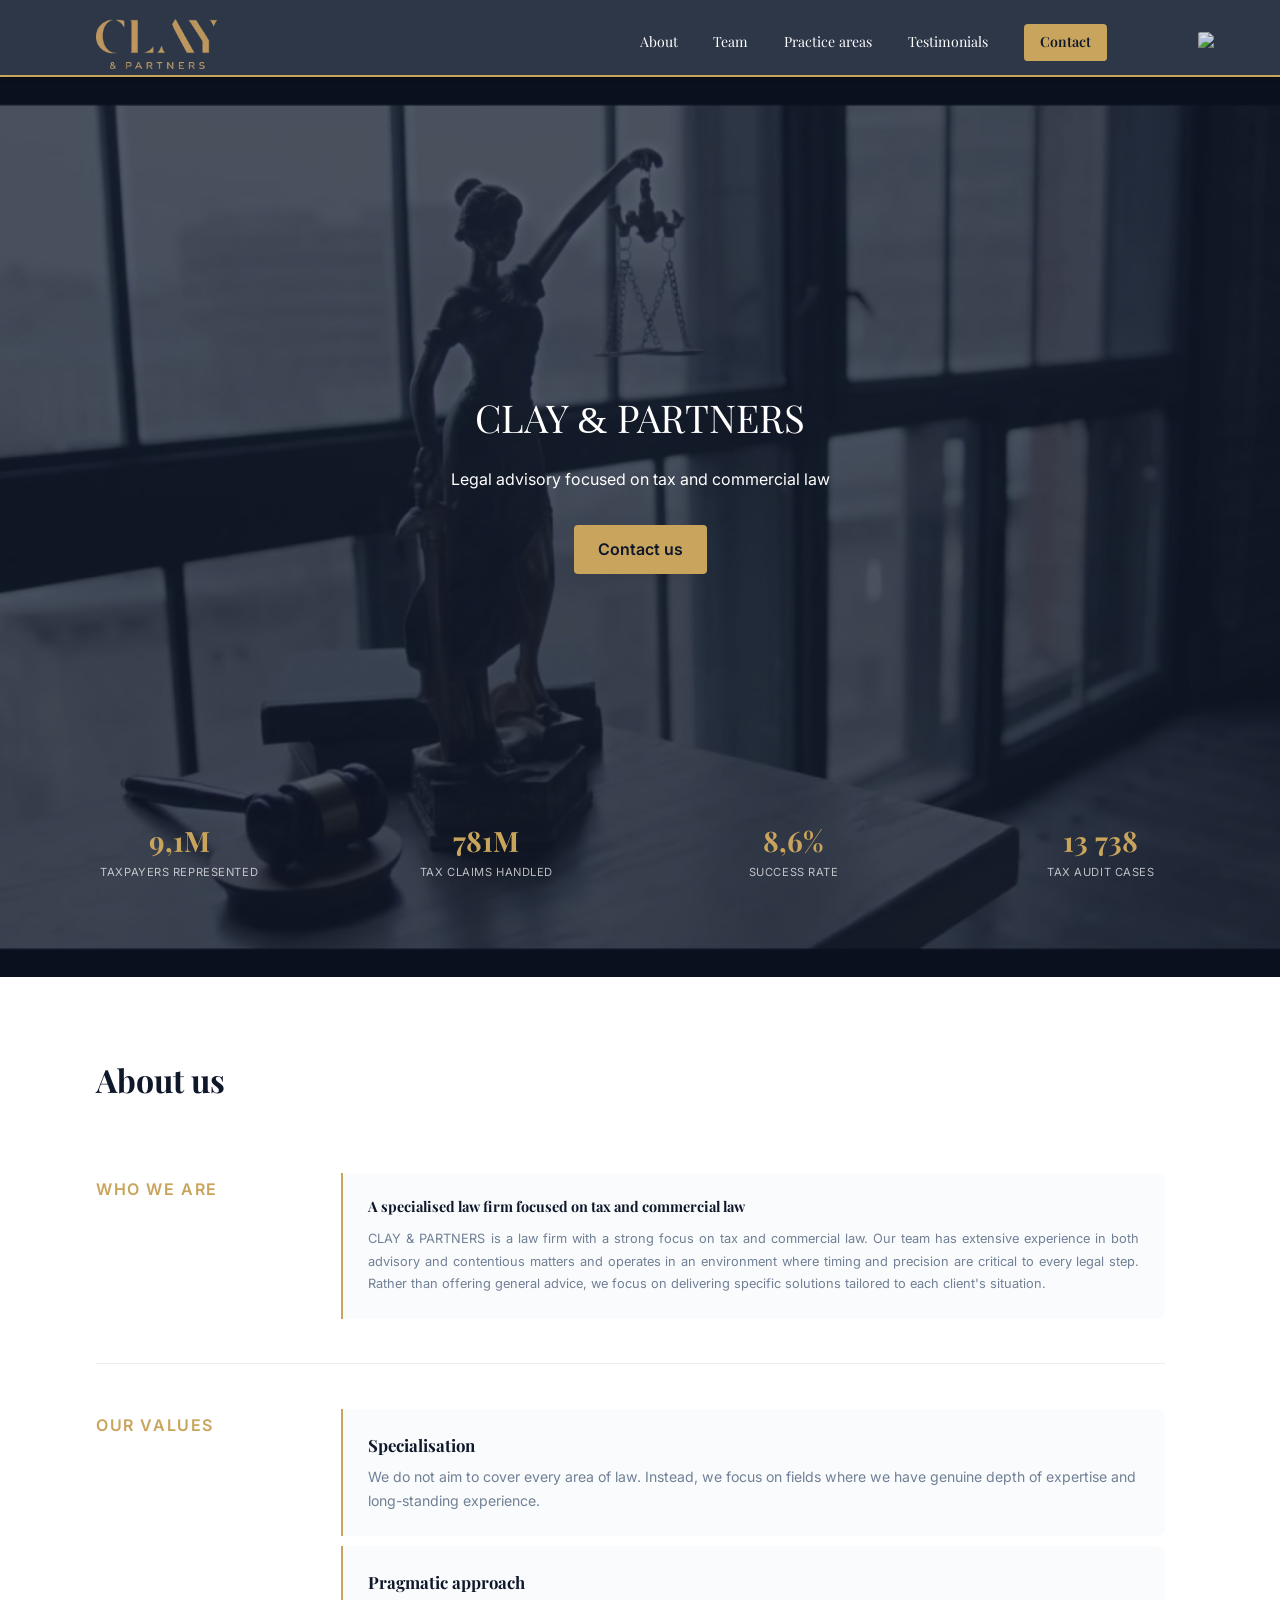
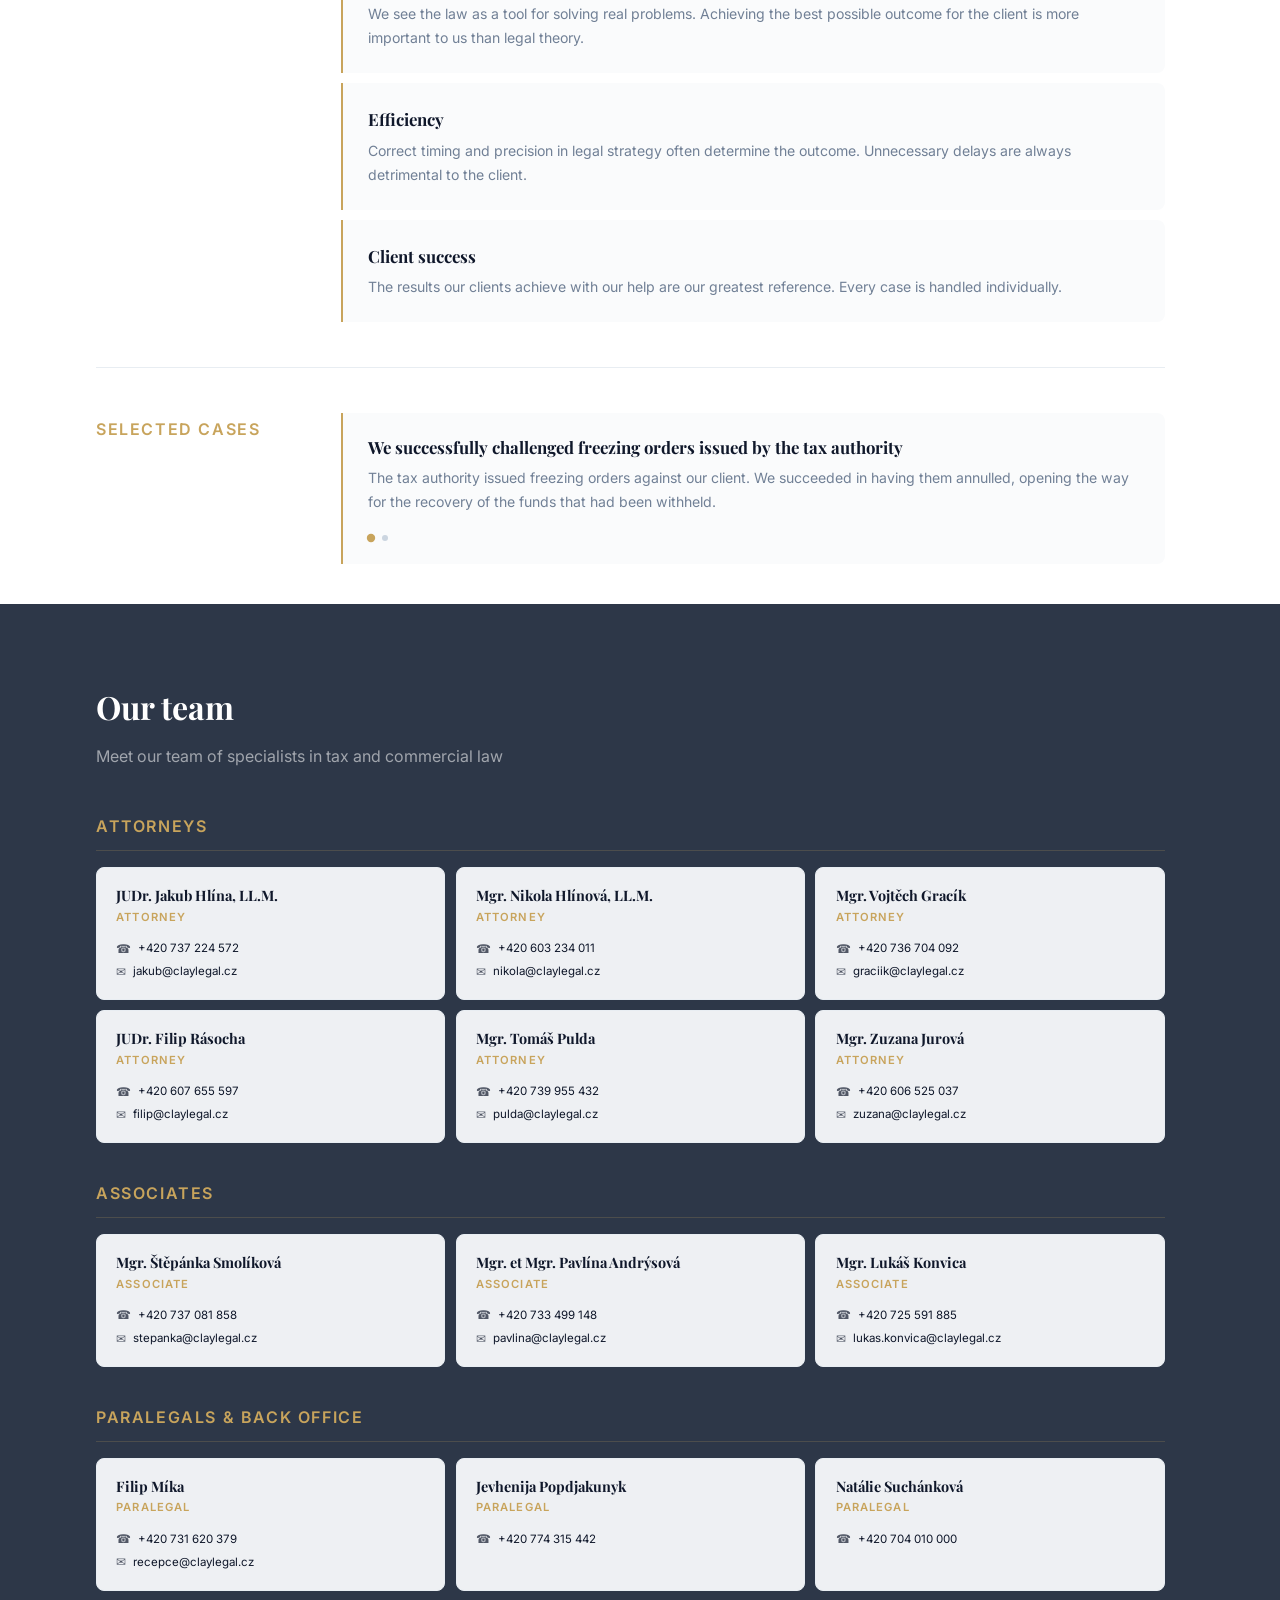
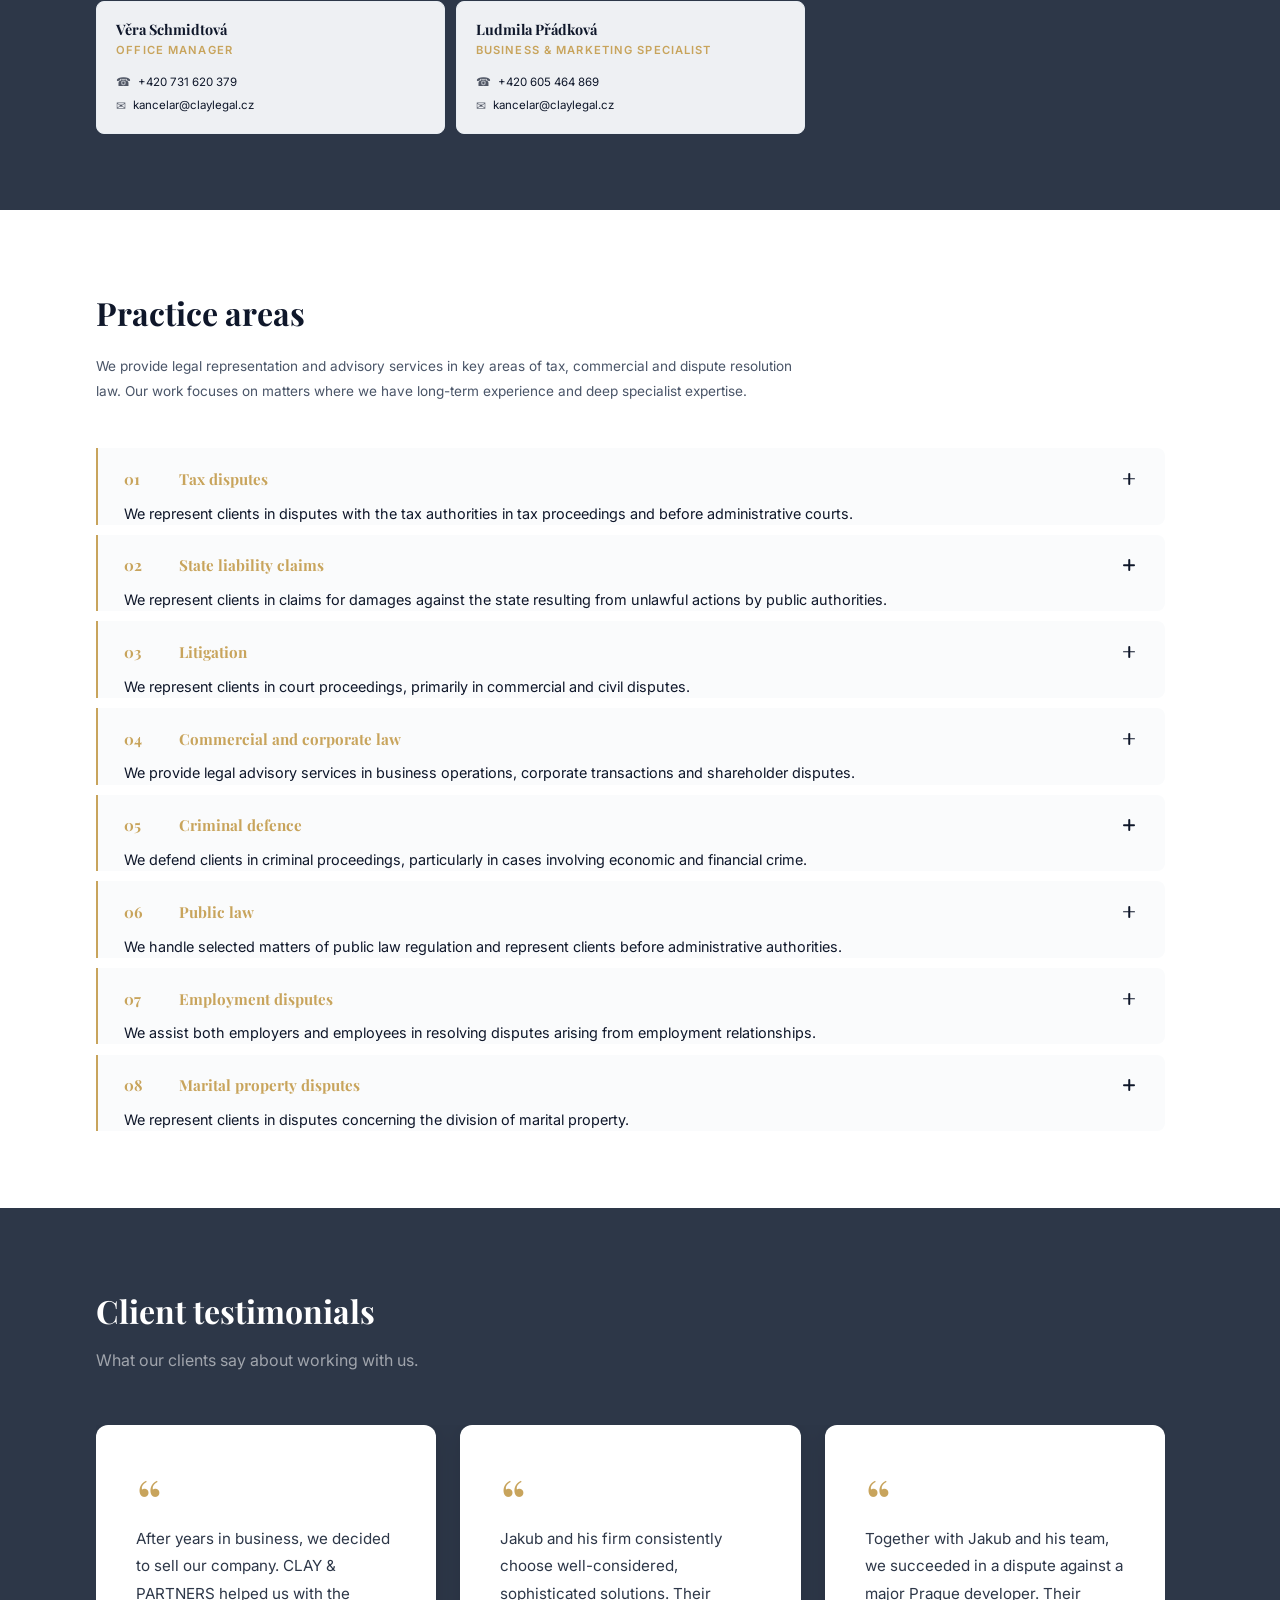
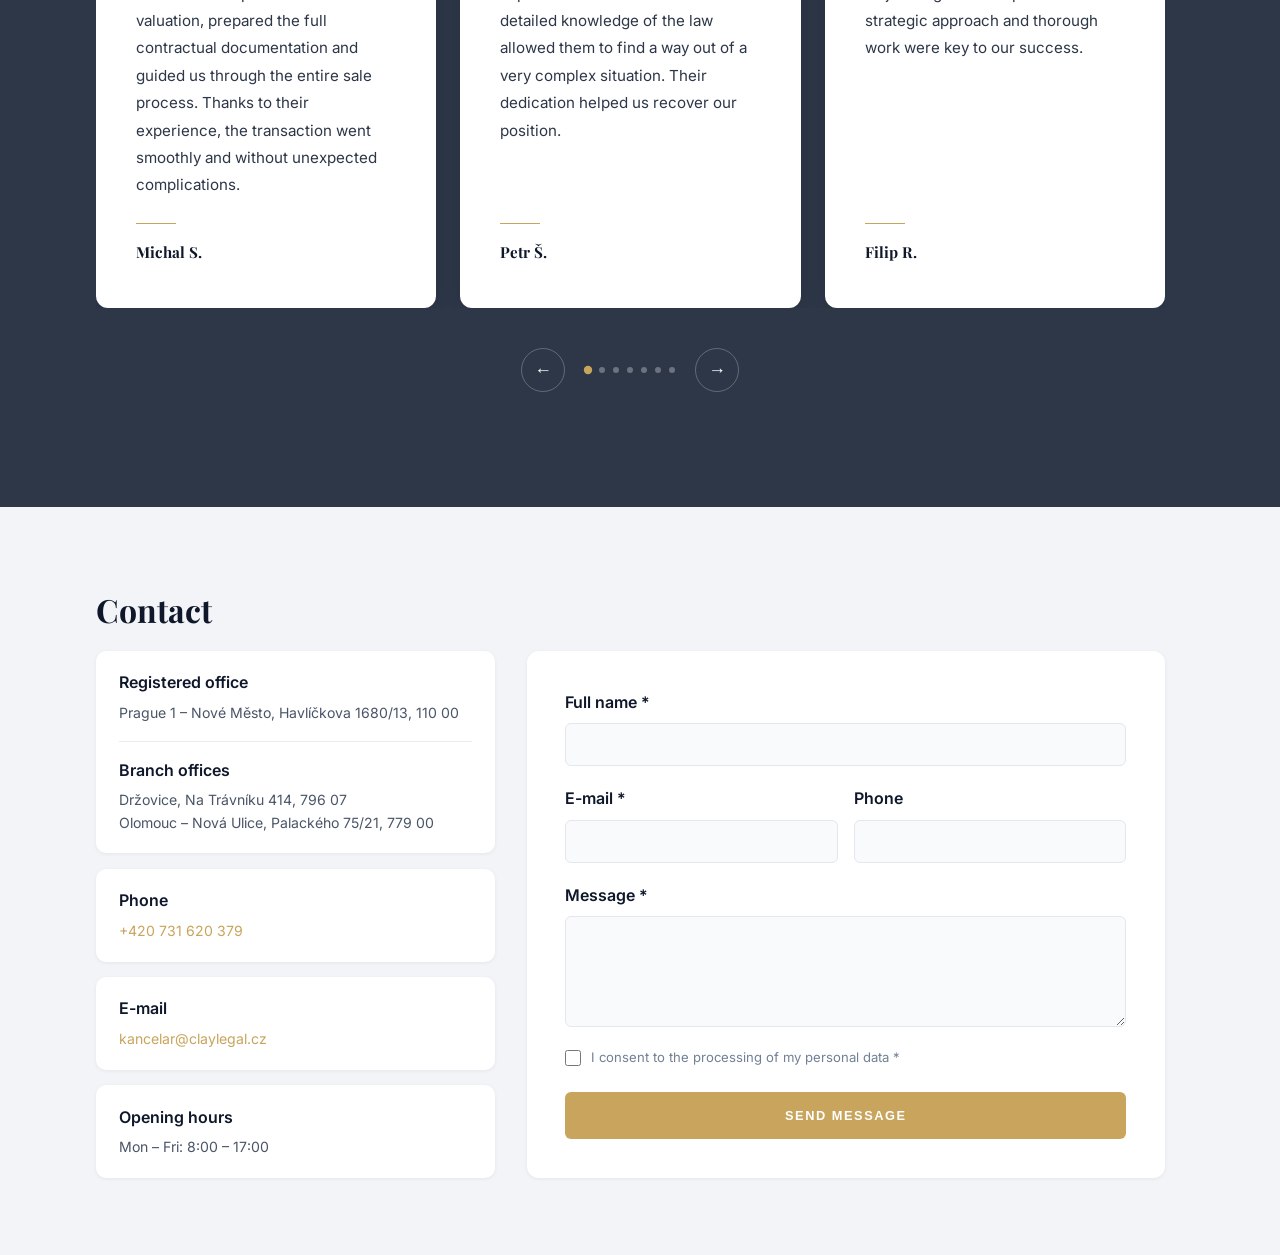
==== commit 69778ee8: "Replace lang-switch text with flag icons (SVG, no border) Co-Authored-By: Claude Sonnet 4.6 <noreply" ====
--- a/index-en.html
+++ b/index-en.html
@@ -25,7 +25,7 @@
                         <span></span>
                         <span></span>
                     </button>
-                    <a href="index.html" class="lang-switch">CZ</a>
+                    <a href="index.html" class="lang-switch"><img src="https://cdn.jsdelivr.net/gh/lipis/flag-icons@6.6.6/flags/4x3/cz.svg" alt="CZ" class="flag-icon"></a>
                 </div>
             </div>
         </nav>
--- a/css/style.css
+++ b/css/style.css
@@ -169,23 +169,22 @@
 }
 
 .lang-switch {
-    color: var(--white);
-    font-family: 'Playfair Display', serif;
-    font-size: 14px;
-    font-weight: 600;
     text-decoration: none;
-    letter-spacing: 0.08em;
-    border: 1px solid rgba(255,255,255,0.35);
-    padding: 5px 11px;
-    border-radius: 4px;
-    transition: border-color 0.2s, color 0.2s;
     margin-left: calc(8px + 1.5cm);
     margin-top: 2mm;
+    opacity: 0.85;
+    transition: opacity 0.2s;
 }
 
 .lang-switch:hover {
-    border-color: var(--gold);
-    color: var(--gold);
+    opacity: 1;
+}
+
+.flag-icon {
+    display: block;
+    width: 24px;
+    height: 18px;
+    border-radius: 2px;
 }
 
 /* Hero */
@@ -206,6 +205,12 @@
     width: 100%;
     height: 100%;
     object-fit: cover;
+    animation: videoFadeIn 1.2s ease-in both;
+}
+
+@keyframes videoFadeIn {
+    from { opacity: 0; }
+    to   { opacity: 1; }
 }
 
 .overlay {
@@ -241,6 +246,27 @@
 .hero-content h1 {
     margin-bottom: 1rem;
     font-weight: 400;
+    background: linear-gradient(
+        90deg,
+        #ffffff 0%,
+        #ffffff 40%,
+        #D4AF37 47%,
+        #FFF5A0 50%,
+        #D4AF37 53%,
+        #ffffff 60%,
+        #ffffff 100%
+    );
+    background-size: 250% auto;
+    background-position: 0% center;
+    -webkit-background-clip: text;
+    background-clip: text;
+    -webkit-text-fill-color: transparent;
+    animation: textShimmer 1.2s ease-in-out 0.3s 1 both;
+}
+
+@keyframes textShimmer {
+    0%   { background-position: 100% center; }
+    100% { background-position: 0% center; }
 }
 
 .ampersand {
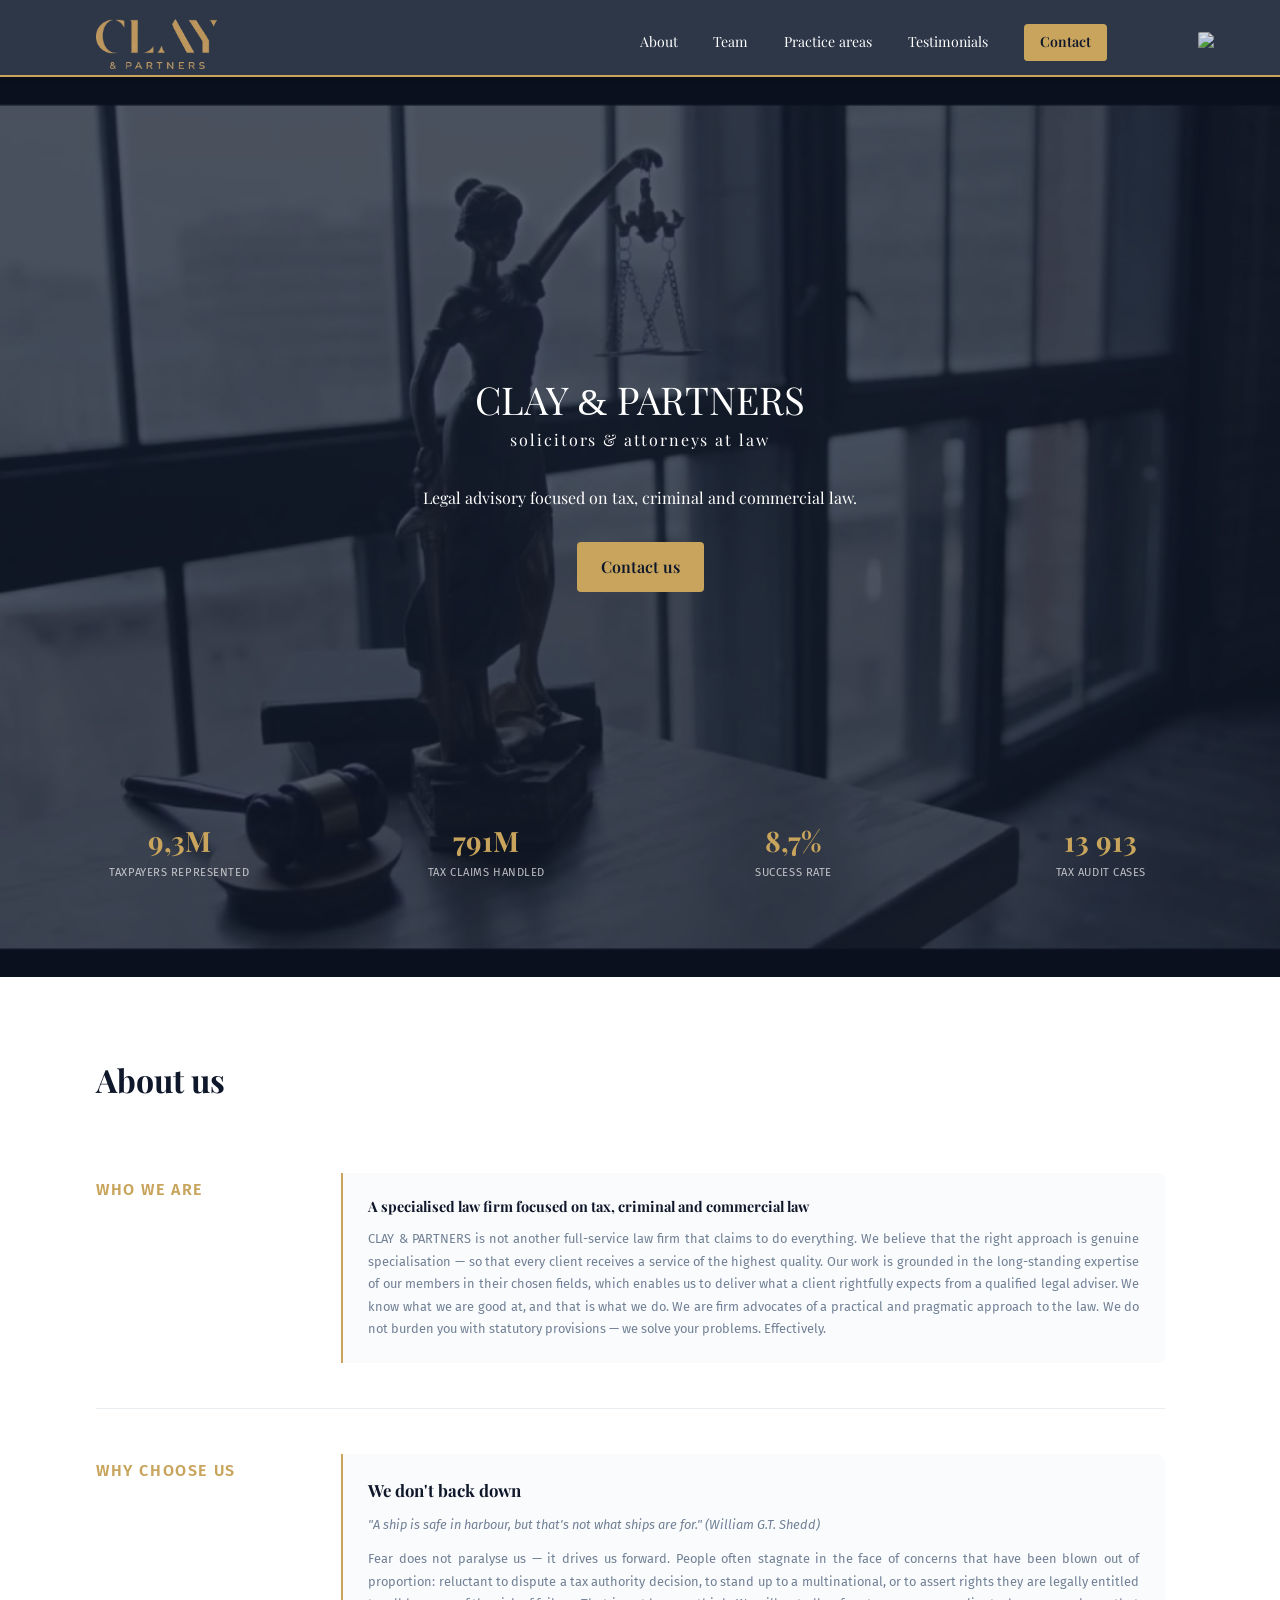
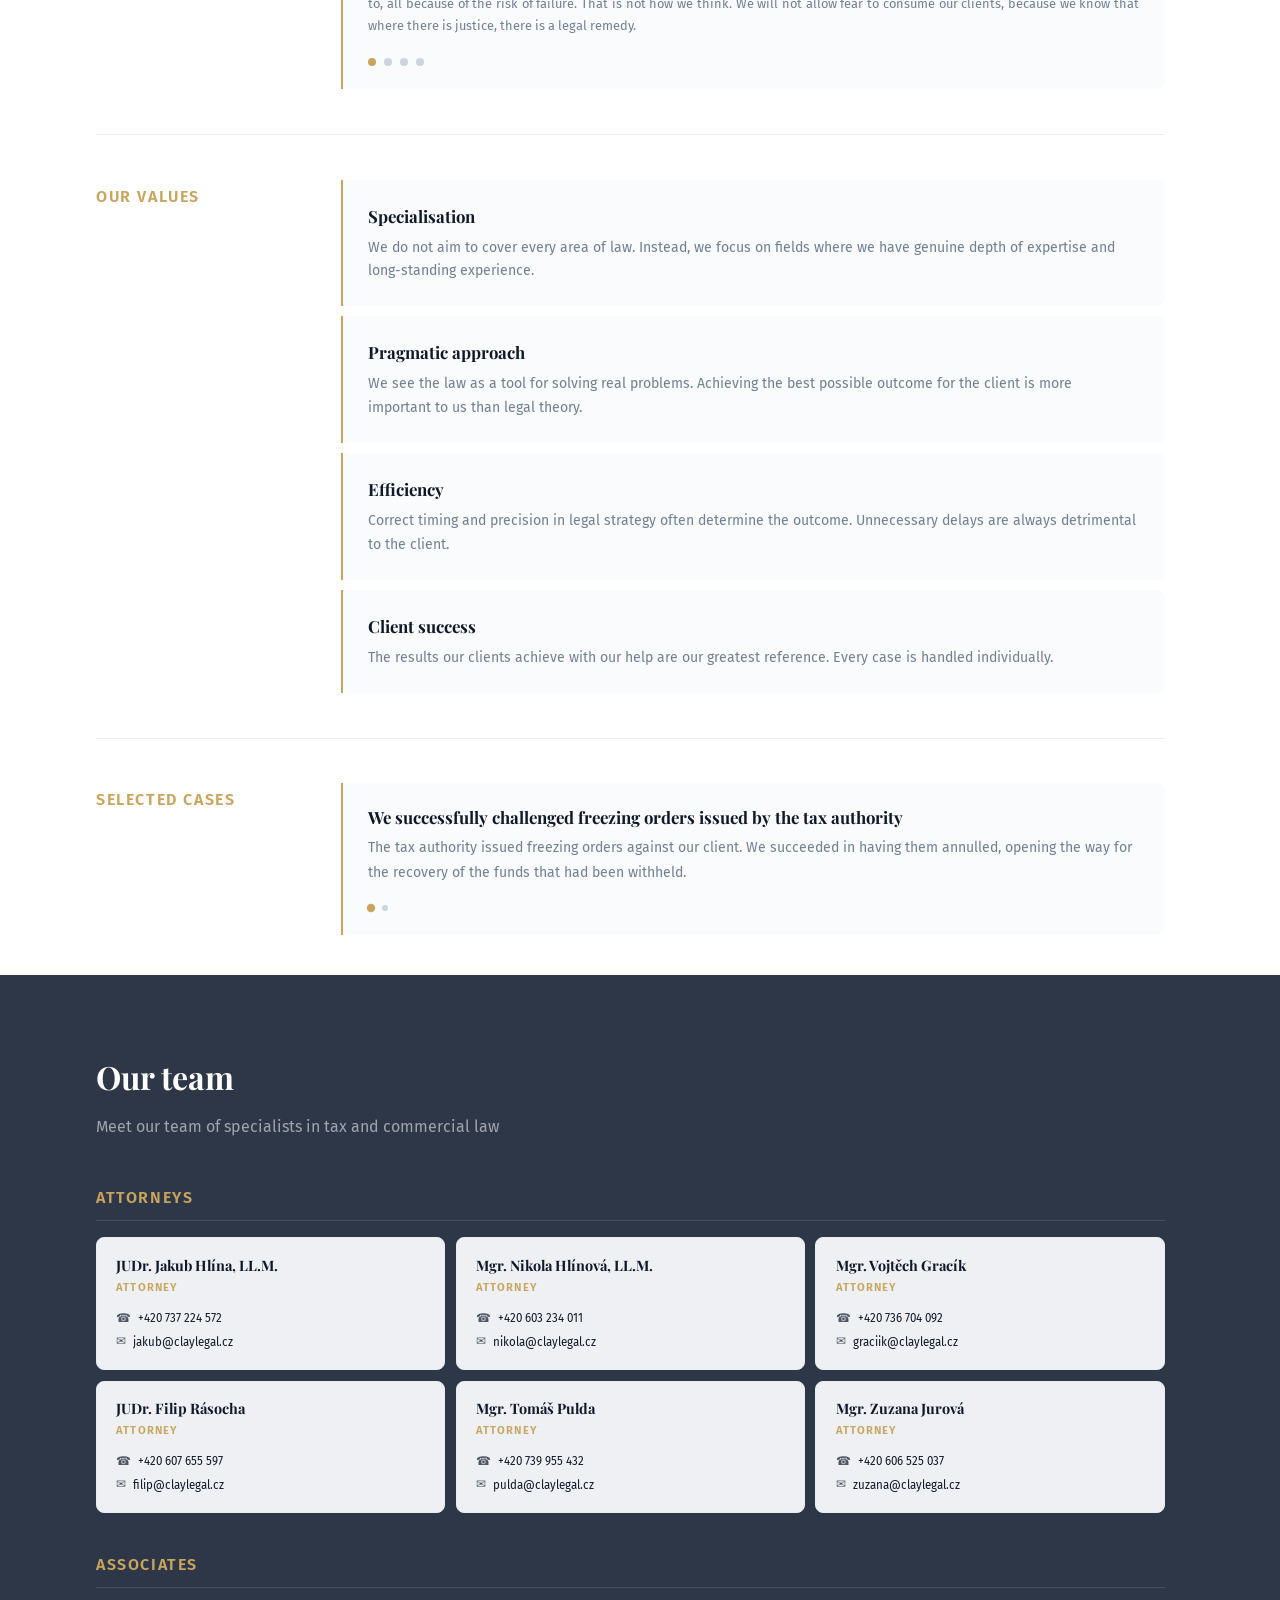
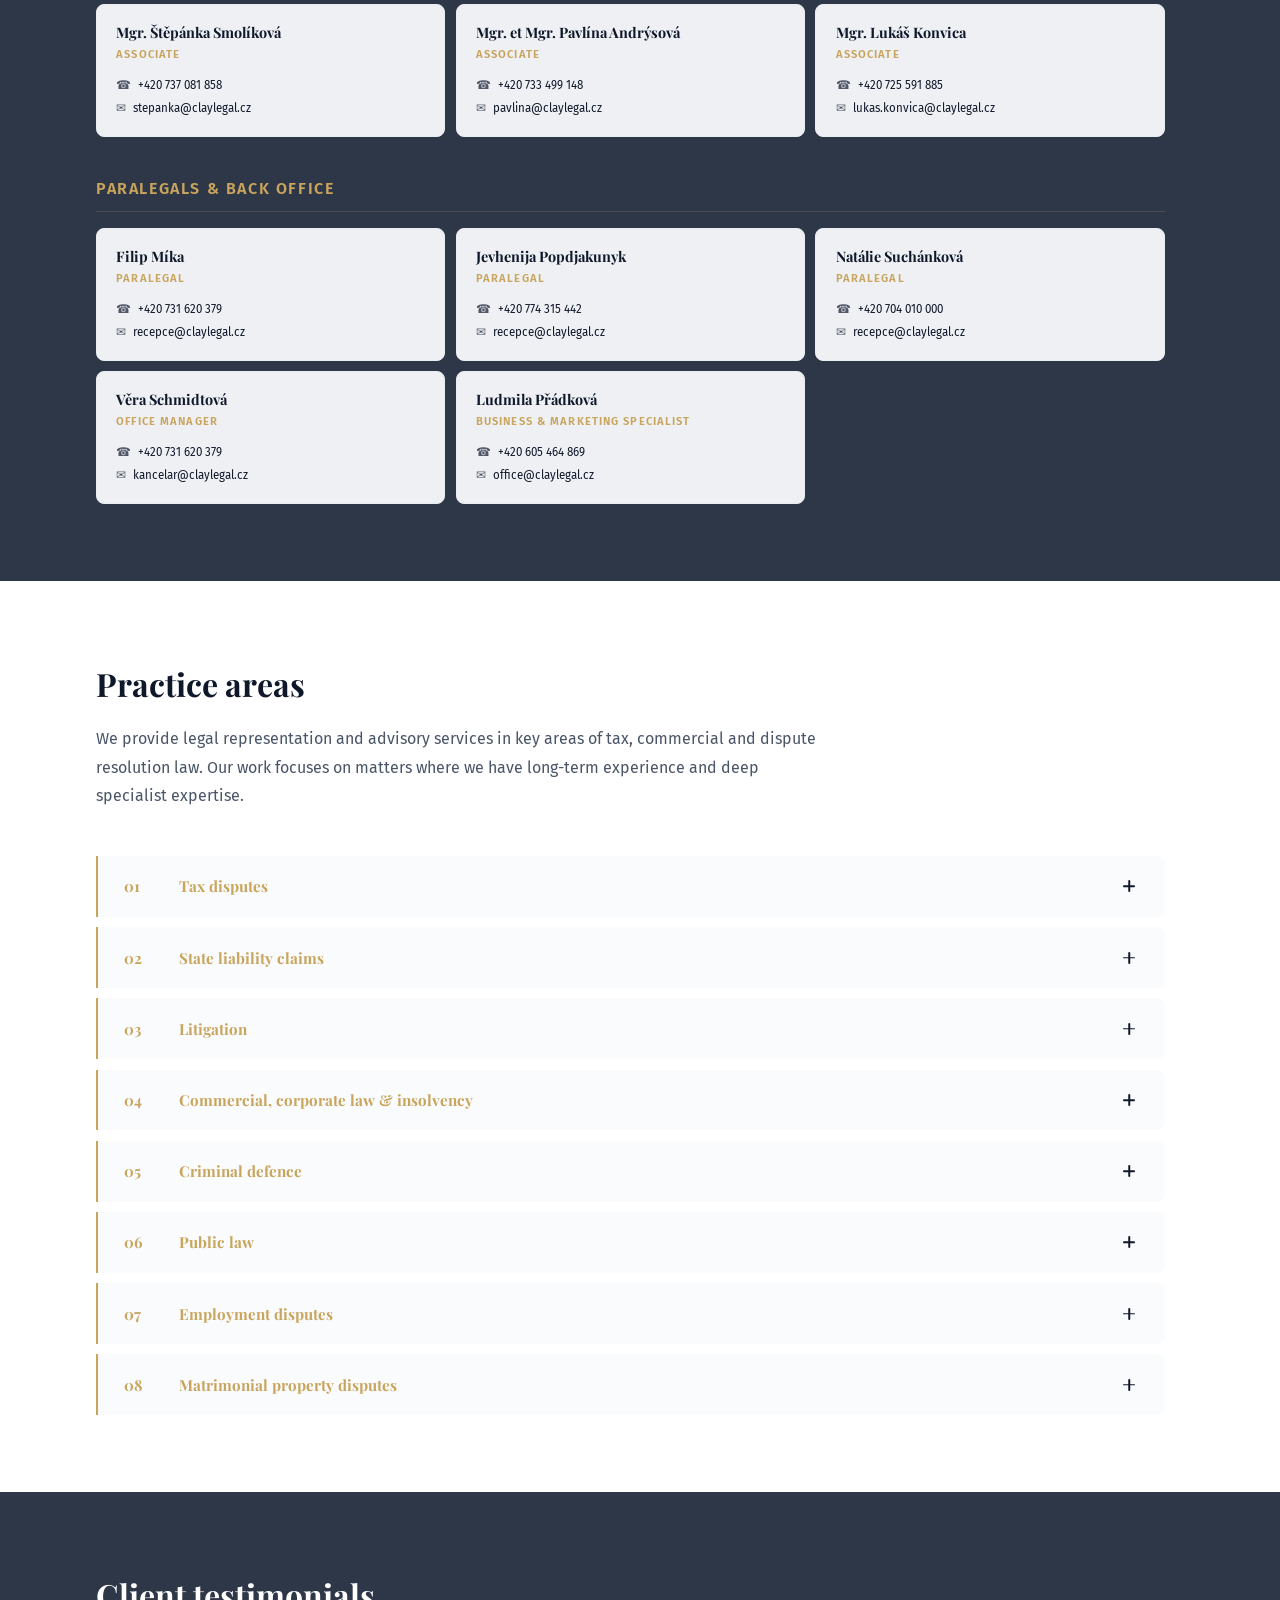
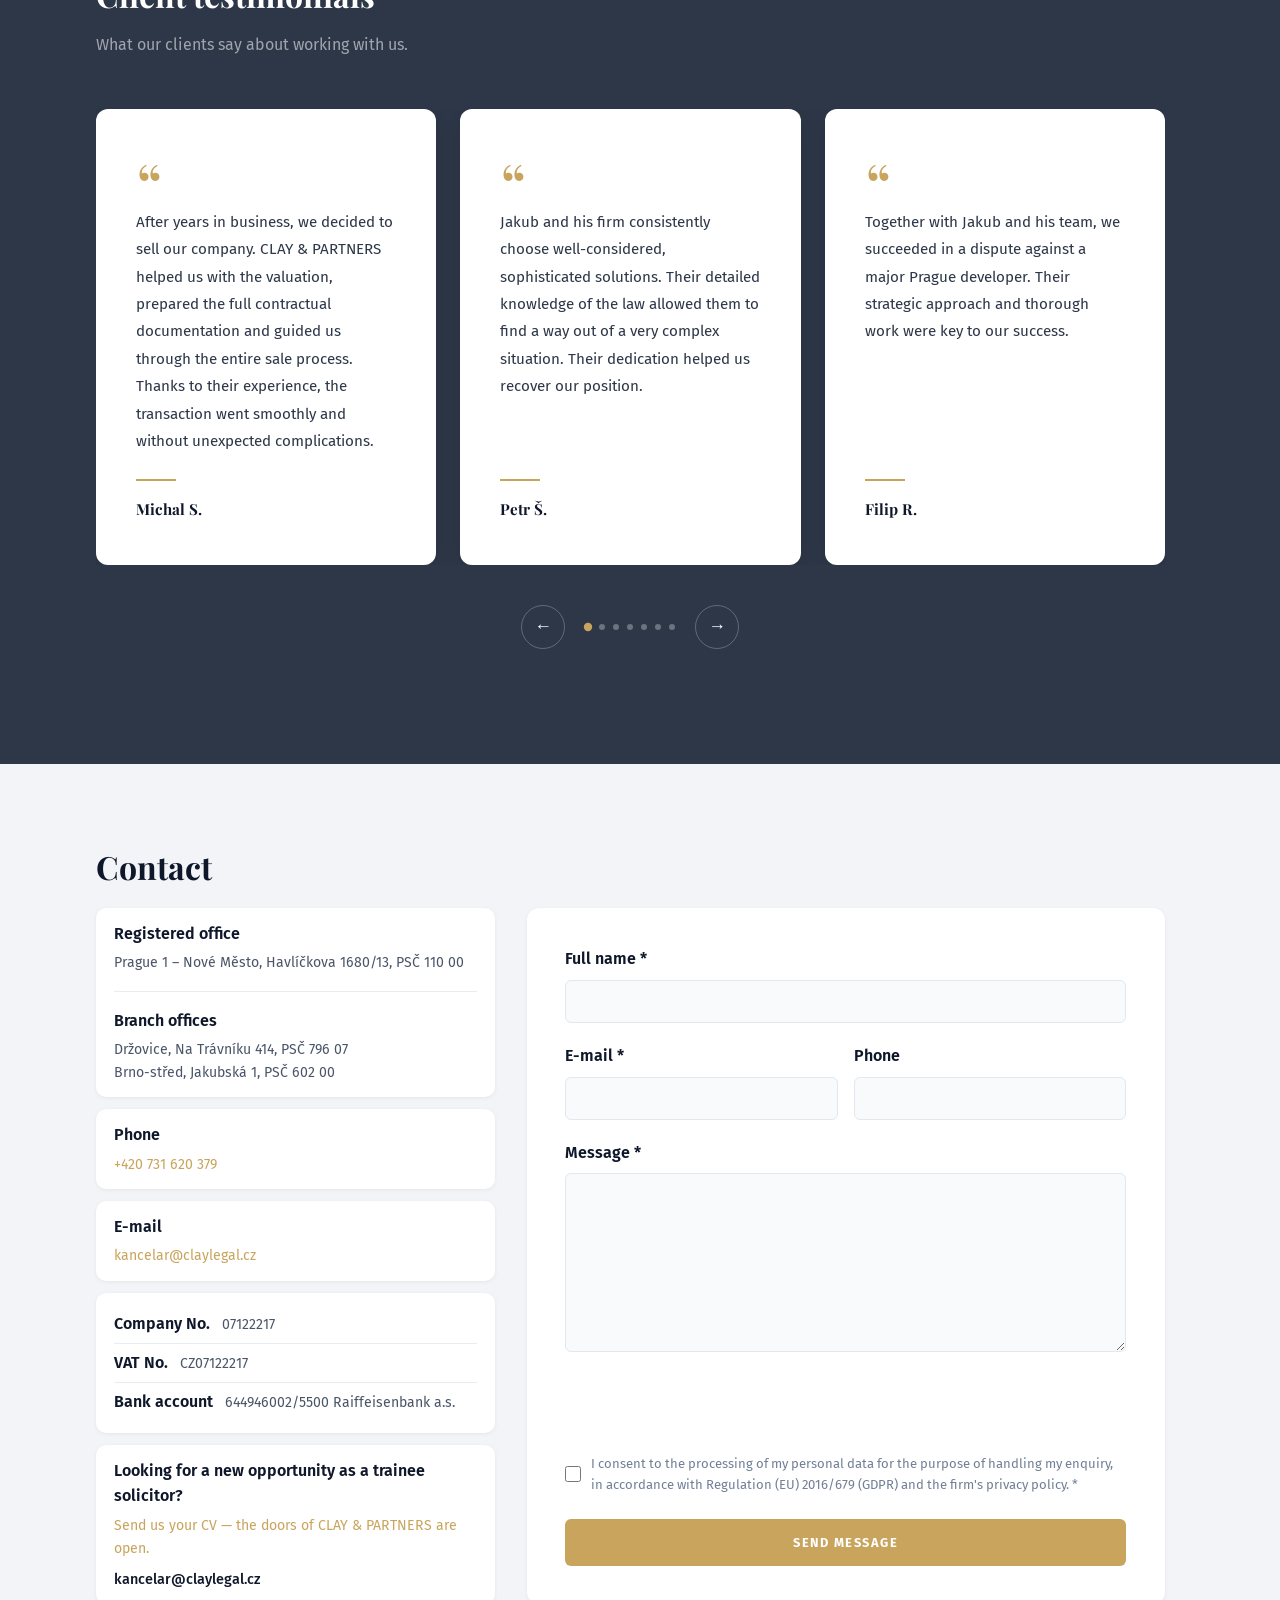
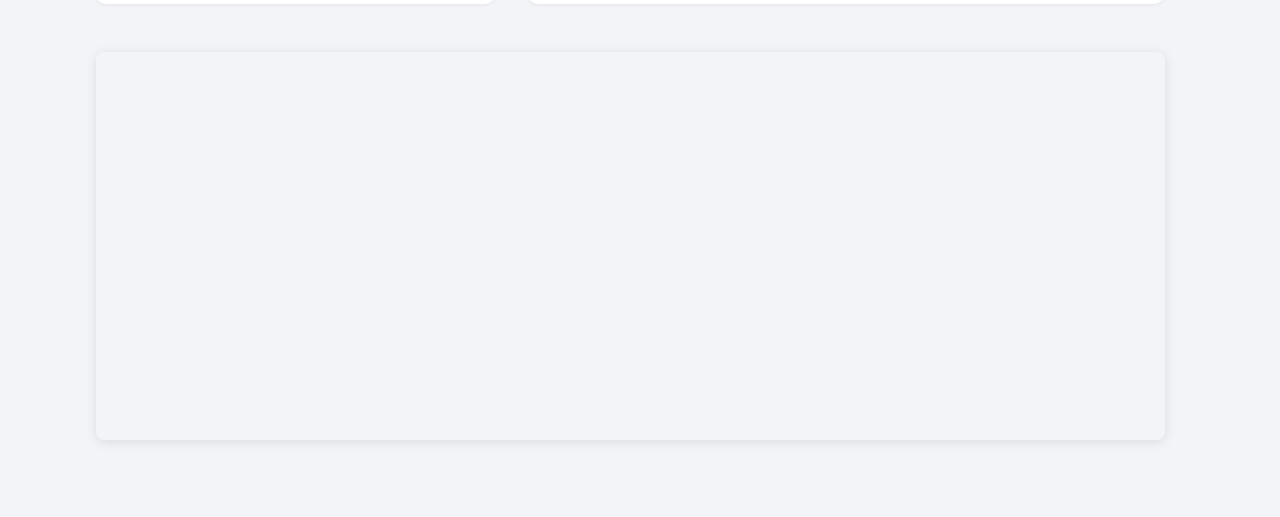
==== commit 000ec670: "Mirror all index.html updates into English version (index-en.html) - Team: Ludmila email → office@cl" ====
--- a/index-en.html
+++ b/index-en.html
@@ -4,7 +4,7 @@
     <meta charset="UTF-8">
     <meta name="viewport" content="width=device-width, initial-scale=1.0">
     <title>CLAY & PARTNERS – Law Firm</title>
-    <link href="https://fonts.googleapis.com/css2?family=Inter:wght@400;500;600&family=Playfair+Display:wght@400;700&display=swap" rel="stylesheet">
+    <link href="https://fonts.googleapis.com/css2?family=Fira+Sans:wght@400;500;600&family=Playfair+Display:wght@400;700&display=swap" rel="stylesheet">
     <link rel="stylesheet" href="css/style.css">
 </head>
 <body>
@@ -53,7 +53,8 @@
         <div class="hero-content">
             <div class="hero-text">
                 <h1>CLAY <span class="ampersand">&amp;</span> PARTNERS</h1>
-                <p>Legal advisory focused on tax and commercial law</p>
+                <p class="hero-subtitle">solicitors &amp; attorneys at law</p>
+                <p>Legal advisory focused on tax, criminal and commercial law.</p>
                 <a href="#kontakt" class="btn">Contact us</a>
             </div>
             <div class="hero-stats">
@@ -86,8 +87,41 @@
                 <div class="onas-block-label">Who we are</div>
                 <div class="onas-block-body">
                     <div class="content-block">
-                        <h3 class="onas-headline">A specialised law firm focused on tax and commercial law</h3>
-                        <p class="onas-text">CLAY & PARTNERS is a law firm with a strong focus on tax and commercial law. Our team has extensive experience in both advisory and contentious matters and operates in an environment where timing and precision are critical to every legal step. Rather than offering general advice, we focus on delivering specific solutions tailored to each client's situation.</p>
+                        <h3 class="onas-headline">A specialised law firm focused on tax, criminal and commercial law</h3>
+                        <p class="onas-text">CLAY & PARTNERS is not another full-service law firm that claims to do everything. We believe that the right approach is genuine specialisation — so that every client receives a service of the highest quality. Our work is grounded in the long-standing expertise of our members in their chosen fields, which enables us to deliver what a client rightfully expects from a qualified legal adviser. We know what we are good at, and that is what we do. We are firm advocates of a practical and pragmatic approach to the law. We do not burden you with statutory provisions — we solve your problems. Effectively.</p>
+                    </div>
+                </div>
+            </div>
+
+            <div class="onas-block">
+                <div class="onas-block-label">Why choose us</div>
+                <div class="onas-block-body">
+                    <div class="proc-slider content-block">
+                        <div class="proc-track" role="region" aria-label="Why choose us">
+                            <div class="proc-slide active" aria-hidden="false">
+                                <div class="proc-title">We don't back down</div>
+                                <blockquote class="proc-quote">"A ship is safe in harbour, but that's not what ships are for."<cite> (William G.T. Shedd)</cite></blockquote>
+                                <p class="onas-text">Fear does not paralyse us — it drives us forward. People often stagnate in the face of concerns that have been blown out of proportion: reluctant to dispute a tax authority decision, to stand up to a multinational, or to assert rights they are legally entitled to, all because of the risk of failure. That is not how we think. We will not allow fear to consume our clients, because we know that where there is justice, there is a legal remedy.</p>
+                            </div>
+                            <div class="proc-slide" aria-hidden="true">
+                                <div class="proc-title">Success is a commitment</div>
+                                <p class="onas-text">We have built a natural dependency on winning. We know that an advocate's greatest reference is the victories achieved alongside their clients. Success propels us forward — it is our daily motivation and the reason we practise law. We also recognise that maintaining the highest quality of service is an exceptionally demanding task, which is why we approach every matter with full commitment and drive. Because success is a commitment.</p>
+                            </div>
+                            <div class="proc-slide" aria-hidden="true">
+                                <div class="proc-title">We deliver efficiently</div>
+                                <p class="onas-text">An outstanding team and first-rate legal services are a given — but we know that an equally essential part of success is correct timing in terms of efficiency and case management. As the saying goes, we know how to "carve the elephant": even the most sprawling legal problem, a protracted dispute or an apparently insoluble case can be taken on, structured, risk-assessed, cost-optimised and phased appropriately — with our fee structure designed to match. We do not burden clients with legal complexity; we deliver effective solutions.</p>
+                            </div>
+                            <div class="proc-slide" aria-hidden="true">
+                                <div class="proc-title">Our client's success is our priority</div>
+                                <p class="onas-text">Exemplary client care is a matter of course. Positive feedback and the overall satisfaction of our clients are the alpha and omega of our practice. To deliver a truly elite legal service, we consider it essential to treat every client individually and with the legal empathy their situation demands — whether that means resolving a contentious dispute, optimising a tax structure, establishing a sound corporate framework or securing the outcome our client deserves.</p>
+                            </div>
+                        </div>
+                        <div class="proc-dots" role="tablist" aria-label="Switch slides">
+                            <button class="proc-dot active" role="tab" aria-selected="true" aria-label="Slide 1"></button>
+                            <button class="proc-dot" role="tab" aria-selected="false" aria-label="Slide 2"></button>
+                            <button class="proc-dot" role="tab" aria-selected="false" aria-label="Slide 3"></button>
+                            <button class="proc-dot" role="tab" aria-selected="false" aria-label="Slide 4"></button>
+                        </div>
                     </div>
                 </div>
             </div>
@@ -248,6 +282,7 @@
                         <div class="team-card-position">Paralegal</div>
                         <div class="team-card-contact">
                             <a href="tel:+420774315442" class="contact-link"><span class="contact-icon">☎</span>+420 774 315 442</a>
+                            <a href="mailto:recepce@claylegal.cz" class="contact-link"><span class="contact-icon">✉</span>recepce@claylegal.cz</a>
                         </div>
                     </div>
                     <div class="team-card">
@@ -255,6 +290,7 @@
                         <div class="team-card-position">Paralegal</div>
                         <div class="team-card-contact">
                             <a href="tel:+420704010000" class="contact-link"><span class="contact-icon">☎</span>+420 704 010 000</a>
+                            <a href="mailto:recepce@claylegal.cz" class="contact-link"><span class="contact-icon">✉</span>recepce@claylegal.cz</a>
                         </div>
                     </div>
                     <div class="team-card">
@@ -270,7 +306,7 @@
                         <div class="team-card-position">Business & Marketing Specialist</div>
                         <div class="team-card-contact">
                             <a href="tel:+420605464869" class="contact-link"><span class="contact-icon">☎</span>+420 605 464 869</a>
-                            <a href="mailto:kancelar@claylegal.cz" class="contact-link"><span class="contact-icon">✉</span>kancelar@claylegal.cz</a>
+                            <a href="mailto:office@claylegal.cz" class="contact-link"><span class="contact-icon">✉</span>office@claylegal.cz</a>
                         </div>
                     </div>
                 </div>
@@ -293,8 +329,7 @@
                     </button>
                     <div class="accordion-body">
                         <div class="accordion-body-inner">
-                            <p class="accordion-perex">We represent clients in disputes with the tax authorities in tax proceedings and before administrative courts.</p>
-                            <p class="accordion-text">Are you dealing with the tax or customs authority? Facing a tax audit, withholding of VAT refunds or freezing orders? We represent domestic and foreign clients at all stages of tax proceedings, including subsequent judicial review. We have a track record of successful disputes with the tax administration exceeding CZK 1 billion in value.</p>
+                            <p class="accordion-text">Are you in dispute with the tax or customs authority? Unsure how to navigate a tax audit? Is your export business facing an unjustified withholding of VAT refunds? Has a freezing order been imposed on your company? Representing domestic and foreign clients at every stage of tax proceedings — including any subsequent court challenge — is our core practice. We are fully aware of how protracted tax litigation can be, yet we are firmly convinced that mounting a proper defence is always worthwhile. We have an established track record of successfully resolving disputes with the tax administration with a combined value exceeding CZK 1 billion.</p>
                         </div>
                     </div>
                 </div>
@@ -307,8 +342,7 @@
                     </button>
                     <div class="accordion-body">
                         <div class="accordion-body-inner">
-                            <p class="accordion-perex">We represent clients in claims for damages against the state resulting from unlawful actions by public authorities.</p>
-                            <p class="accordion-text">If the state has caused you loss through an unlawful decision or improper official conduct, we will help you seek compensation under the State Liability Act. We represent clients in cases involving unlawful interference by the tax administration and other public authorities.</p>
+                            <p class="accordion-text">Has your company suffered loss at the hands of a public authority? Have you been deprived of funds as a result of an unlawful intervention by the tax office? Were you subjected to unlawful pre-trial detention? We represent clients in claims against the state under Act No. 82/1998 Coll. on liability for damage caused in the exercise of public authority by an unlawful decision or improper official conduct. We will pursue your claim for compensation and secure appropriate redress. Do not hesitate to challenge unlawful state conduct. It pays to fight back.</p>
                         </div>
                     </div>
                 </div>
@@ -321,8 +355,7 @@
                     </button>
                     <div class="accordion-body">
                         <div class="accordion-body-inner">
-                            <p class="accordion-perex">We represent clients in court proceedings, primarily in commercial and civil disputes.</p>
-                            <p class="accordion-text">We regularly act for clients in commercial disputes, defect liability claims, insurance matters and employment litigation. Where an out-of-court resolution is not achievable, we defend our clients' interests before the courts with full commitment.</p>
+                            <p class="accordion-text">We go to court. Frequently. And we enjoy it. We have successfully represented clients in, among other things, claims for unpaid insurance proceeds following natural disasters, disputes over the validity of employment contracts, defect liability claims and a wide range of other predominantly commercial disputes. In insolvency proceedings, we also act for insolvency administrators and creditors in adversarial incidental actions. Business is not always straightforward — it brings with it a host of problems that we help our clients resolve. And when agreement cannot be reached, we fight our clients' corner in court with full force.</p>
                         </div>
                     </div>
                 </div>
@@ -330,13 +363,12 @@
                 <div class="accordion-item">
                     <button class="accordion-header" aria-expanded="false">
                         <span class="accordion-number">04</span>
-                        <span class="accordion-title">Commercial and corporate law</span>
-                        <span class="accordion-icon"></span>
-                    </button>
-                    <div class="accordion-body">
-                        <div class="accordion-body-inner">
-                            <p class="accordion-perex">We provide legal advisory services in business operations, corporate transactions and shareholder disputes.</p>
-                            <p class="accordion-text">We assist clients with mergers and acquisitions, structuring shareholder relationships and resolving disputes between shareholders or partners. We also represent creditors and insolvency administrators in insolvency proceedings.</p>
+                        <span class="accordion-title">Commercial, corporate law & insolvency</span>
+                        <span class="accordion-icon"></span>
+                    </button>
+                    <div class="accordion-body">
+                        <div class="accordion-body-inner">
+                            <p class="accordion-text">Are you selling or acquiring a company? Concerned as a seller about potential liability attaching to your interest, or do you need, as a buyer, to negotiate appropriate warranties in respect of the shares being acquired? Troubled by problematic shareholders or partners? Our firm protects clients' rights across a wide spectrum of corporate matters — simply ask. We also act for creditors and insolvency administrators in insolvency proceedings.</p>
                         </div>
                     </div>
                 </div>
@@ -349,8 +381,7 @@
                     </button>
                     <div class="accordion-body">
                         <div class="accordion-body-inner">
-                            <p class="accordion-perex">We defend clients in criminal proceedings, particularly in cases involving economic and financial crime.</p>
-                            <p class="accordion-text">We specialise in criminal proceedings involving economic and tax offences — white-collar crime. We also advise clients on preventive compliance measures to mitigate corporate criminal liability. JUDr. Jakub Hlína is a member of the Union of Defence Counsels of the Czech Republic.</p>
+                            <p class="accordion-text">Drawing on our expertise in tax law, we also defend clients in criminal proceedings, with a particular focus on economic crime, tax offences and white-collar crime. We have successfully implemented compliance programmes at a number of corporations, designed to prevent the commission of criminal offences with the primary aim of protecting company management under the Corporate Criminal Liability Act. JUDr. Jakub Hlína is a member of the Union of Defence Counsels of the Czech Republic.</p>
                         </div>
                     </div>
                 </div>
@@ -363,8 +394,7 @@
                     </button>
                     <div class="accordion-body">
                         <div class="accordion-body-inner">
-                            <p class="accordion-perex">We handle selected matters of public law regulation and represent clients before administrative authorities.</p>
-                            <p class="accordion-text">We represent clients in administrative proceedings, including price control reviews and subsidy compliance audits. We also advise on matters relating to regulated sectors and industries.</p>
+                            <p class="accordion-text">We also advise on selected matters of public law regulation, particularly in the areas of railway law, aviation law and subsidy law. We represent our clients in a wide range of administrative proceedings, including price control reviews and subsidy compliance audits.</p>
                         </div>
                     </div>
                 </div>
@@ -377,8 +407,7 @@
                     </button>
                     <div class="accordion-body">
                         <div class="accordion-body-inner">
-                            <p class="accordion-perex">We assist both employers and employees in resolving disputes arising from employment relationships.</p>
-                            <p class="accordion-text">We aim to resolve employment disputes efficiently and prevent escalation wherever possible. Where litigation becomes necessary, we represent clients in employment proceedings covering a broad range of claims arising from the employment relationship.</p>
+                            <p class="accordion-text">An employment dispute does not necessarily mean a dispute before a court — we endeavour to minimise conflict in the workplace between employees and employers before it escalates. We are equally experienced in identifying and addressing employer traps set for employees, and we offer legal assistance in disputes between employers and employees over claims arising from the employment relationship.</p>
                         </div>
                     </div>
                 </div>
@@ -386,13 +415,12 @@
                 <div class="accordion-item">
                     <button class="accordion-header" aria-expanded="false">
                         <span class="accordion-number">08</span>
-                        <span class="accordion-title">Marital property disputes</span>
-                        <span class="accordion-icon"></span>
-                    </button>
-                    <div class="accordion-body">
-                        <div class="accordion-body-inner">
-                            <p class="accordion-perex">We represent clients in disputes concerning the division of marital property.</p>
-                            <p class="accordion-text">Family disputes demand a sensitive and individualised approach. We help clients navigate the legal and financial aspects of divorce, with particular focus on the division and settlement of jointly held marital assets.</p>
+                        <span class="accordion-title">Matrimonial property disputes</span>
+                        <span class="accordion-icon"></span>
+                    </button>
+                    <div class="accordion-body">
+                        <div class="accordion-body-inner">
+                            <p class="accordion-text">We handle personal and family matters of a sensitive nature. A typical example is the settlement of jointly held matrimonial property — because obtaining a divorce is something most people can manage, but settling what comes after is an altogether different matter.</p>
                         </div>
                     </div>
                 </div>
@@ -484,11 +512,11 @@
                     <div class="kontakt-card">
                         <div class="kontakt-card-subsection">
                             <div class="kontakt-card-label">Registered office</div>
-                            <div class="kontakt-card-value">Prague 1 – Nové Město, Havlíčkova 1680/13, 110 00</div>
+                            <div class="kontakt-card-value">Prague 1 – Nové Město, Havlíčkova 1680/13, PSČ 110 00</div>
                         </div>
                         <div class="kontakt-card-subsection">
                             <div class="kontakt-card-label">Branch offices</div>
-                            <div class="kontakt-card-value">Držovice, Na Trávníku 414, 796 07<br>Olomouc – Nová Ulice, Palackého 75/21, 779 00</div>
+                            <div class="kontakt-card-value">Držovice, Na Trávníku 414, PSČ 796 07<br>Brno-střed, Jakubská 1, PSČ 602 00</div>
                         </div>
                     </div>
                     <div class="kontakt-card">
@@ -500,8 +528,14 @@
                         <a href="mailto:kancelar@claylegal.cz" class="kontakt-card-value kontakt-gold">kancelar@claylegal.cz</a>
                     </div>
                     <div class="kontakt-card">
-                        <div class="kontakt-card-label">Opening hours</div>
-                        <div class="kontakt-card-value">Mon – Fri: 8:00 – 17:00</div>
+                        <div class="kontakt-info-row"><span class="kontakt-card-label">Company No.</span><span class="kontakt-card-value">07122217</span></div>
+                        <div class="kontakt-info-row"><span class="kontakt-card-label">VAT No.</span><span class="kontakt-card-value">CZ07122217</span></div>
+                        <div class="kontakt-info-row"><span class="kontakt-card-label">Bank account</span><span class="kontakt-card-value">644946002/5500 Raiffeisenbank a.s.</span></div>
+                    </div>
+                    <div class="kontakt-kariera kontakt-card">
+                        <p class="kontakt-kariera-title">Looking for a new opportunity as a trainee solicitor?</p>
+                        <p class="kontakt-kariera-text">Send us your CV — the doors of CLAY & PARTNERS are open.</p>
+                        <a href="mailto:kancelar@claylegal.cz" class="kontakt-kariera-email">kancelar@claylegal.cz</a>
                     </div>
                 </div>
 
@@ -523,17 +557,31 @@
                         </div>
                         <div class="form-field">
                             <label for="zprava">Message *</label>
-                            <textarea id="zprava" name="zprava" rows="5" required></textarea>
+                            <textarea id="zprava" name="zprava" rows="9" required></textarea>
                         </div>
                         <div class="form-gdpr">
                             <input type="checkbox" id="gdpr" name="gdpr" required>
-                            <label for="gdpr">I consent to the processing of my personal data *</label>
+                            <label for="gdpr">I consent to the processing of my personal data for the purpose of handling my enquiry, in accordance with Regulation (EU) 2016/679 (GDPR) and the firm's privacy policy. *</label>
                         </div>
                         <button type="submit" class="btn-submit">Send message</button>
                     </form>
                 </div>
 
             </div>
+
+            <div class="kontakt-mapa">
+                <iframe
+                    src="https://www.google.com/maps/embed?pb=!1m18!1m12!1m3!1d2500!2d14.4321718!3d50.0891786!2m3!1f0!2f0!3f0!3m2!1i1024!2i768!4f13.1!3m3!1m2!1s0x470b954b6372d099%3A0xa432a1be4aa18b9a!2sCLAY+%26+PARTNERS%2C+advok%C3%A1tn%C3%AD+kanel%C3%A1%C5%99+s.r.o.!5e1!3m2!1sen!2scz!4v1711584000000!5m2!1sen!2scz"
+                    width="100%"
+                    height="380"
+                    style="border:0;"
+                    allowfullscreen=""
+                    loading="lazy"
+                    referrerpolicy="no-referrer-when-downgrade"
+                    title="CLAY & PARTNERS office location">
+                </iframe>
+            </div>
+
         </div>
     </section>
 
--- a/css/style.css
+++ b/css/style.css
@@ -13,7 +13,7 @@
 }
 
 body {
-    font-family: 'Inter', sans-serif;
+    font-family: 'Fira Sans', sans-serif;
     color: var(--navy);
     line-height: 1.6;
 }
@@ -51,6 +51,7 @@
     text-decoration: none;
     border-radius: 4px;
     transition: background 0.3s;
+    font-family: 'Playfair Display', serif;
     font-weight: 600;
 }
 
@@ -274,7 +275,18 @@
     font-weight: 400;
 }
 
+.hero-subtitle {
+    font-family: 'Playfair Display', serif;
+    font-size: clamp(0.85rem, 1vw, 1.1rem);
+    color: white;
+    letter-spacing: 0.12em;
+    margin-top: -1.4rem;
+    margin-bottom: 2rem !important;
+    font-weight: 400;
+}
+
 .hero-content p {
+    font-family: 'Playfair Display', serif;
     font-size: clamp(1rem, 1.2vw, 1.4rem);
     margin-bottom: 2rem;
 }
@@ -375,13 +387,79 @@
 }
 
 .onas-block-label {
-    font-family: 'Inter', sans-serif;
+    font-family: 'Fira Sans', sans-serif;
     font-size: 1rem;
     font-weight: 600;
     letter-spacing: 0.1em;
     text-transform: uppercase;
     color: var(--gold);
     padding-top: 4px;
+}
+
+.proc-slider {
+    position: relative;
+}
+
+.proc-track {
+    position: relative;
+}
+
+.proc-slide {
+    position: absolute;
+    top: 0;
+    left: 0;
+    width: 100%;
+    opacity: 0;
+    transition: opacity 0.5s ease;
+    pointer-events: none;
+}
+
+.proc-slide.active {
+    position: relative;
+    opacity: 1;
+    pointer-events: auto;
+}
+
+.proc-dots {
+    display: flex;
+    gap: 8px;
+    margin-top: 20px;
+}
+
+.proc-dot {
+    width: 8px;
+    height: 8px;
+    border-radius: 50%;
+    border: none;
+    background: #CBD5E0;
+    cursor: pointer;
+    transition: background 0.3s;
+    padding: 0;
+}
+
+.proc-dot.active {
+    background: var(--gold);
+}
+
+.proc-title {
+    font-family: 'Playfair Display', serif;
+    font-size: 1.05rem;
+    font-weight: 700;
+    color: var(--navy);
+    margin-bottom: 10px;
+}
+
+.proc-quote {
+    font-family: 'Fira Sans', sans-serif;
+    font-style: italic;
+    color: #718096;
+    font-size: clamp(0.8rem, 0.85vw, 1rem);
+    line-height: 1.75;
+    margin-bottom: 12px;
+}
+
+.proc-quote cite {
+    font-style: italic;
 }
 
 .values-grid {
@@ -551,7 +629,7 @@
 }
 
 .category-label {
-    font-family: 'Inter', sans-serif;
+    font-family: 'Fira Sans', sans-serif;
     font-size: 1rem;
     font-weight: 600;
     letter-spacing: 0.1em;
@@ -630,7 +708,7 @@
 
 /* Specializace */
 .specializace-intro {
-    font-size: clamp(0.85rem, 0.9vw, 1.05rem);
+    font-size: 1rem;
     line-height: 1.8;
     color: #4A5568;
     max-width: 720px;
@@ -731,24 +809,23 @@
 }
 
 .accordion-body {
-    display: grid;
-    grid-template-rows: 0fr;
-    transition: grid-template-rows 0.35s ease;
+    max-height: 0;
+    overflow: hidden;
+    transition: max-height 0.4s ease;
     padding: 0 clamp(20px, 2vw, 36px);
 }
 
 .accordion-item.open .accordion-body {
-    grid-template-rows: 1fr;
+    max-height: 2000px;
 }
 
 .accordion-body > * {
-    overflow: hidden;
+    overflow: visible;
 }
 
 .accordion-body-inner {
     padding-bottom: clamp(16px, 1.8vw, 32px);
-    padding-top: 0;
-    margin-top: -2mm;
+    padding-top: 8px;
 }
 
 .accordion-perex {
@@ -921,6 +998,14 @@
     background: #F2F4F7;
 }
 
+.kontakt-mapa {
+    margin-top: 48px;
+    border-radius: 8px;
+    overflow: hidden;
+    box-shadow: 0 2px 12px rgba(0,0,0,0.1);
+}
+
+
 .kontakt-layout {
     display: grid;
     grid-template-columns: 1fr 1.6fr;
@@ -931,13 +1016,14 @@
 .kontakt-info {
     display: flex;
     flex-direction: column;
-    justify-content: space-between;
+    justify-content: flex-start;
+    gap: 12px;
 }
 
 .kontakt-card {
     background: var(--white);
     border-radius: 10px;
-    padding: clamp(14px, 1.5vw, 28px) clamp(16px, 1.8vw, 32px);
+    padding: clamp(10px, 1vw, 16px) clamp(12px, 1.4vw, 24px);
     box-shadow: 0 1px 4px rgba(0,0,0,0.06);
 }
 
@@ -962,7 +1048,62 @@
     display: block;
 }
 
+.kontakt-info-row {
+    display: flex;
+    justify-content: flex-start;
+    align-items: baseline;
+    gap: 12px;
+    padding: 6px 0;
+    border-bottom: 1px solid #E8EDF2;
+}
+
+.kontakt-info-row:last-child {
+    border-bottom: none;
+}
+
+.kontakt-info-row .kontakt-card-label {
+    margin-bottom: 0;
+    white-space: nowrap;
+}
+
+.kontakt-info-row .kontakt-card-value {
+    display: inline;
+    text-align: left;
+}
+
 .kontakt-gold {
+    color: var(--gold);
+}
+
+.kontakt-kariera {
+}
+
+.kontakt-kariera-title {
+    font-family: 'Fira Sans', sans-serif;
+    font-size: 1rem;
+    font-weight: 600;
+    color: var(--navy);
+    margin-bottom: 6px;
+}
+
+.kontakt-kariera-text {
+    font-family: 'Fira Sans', sans-serif;
+    font-size: 0.88rem;
+    color: var(--gold);
+    line-height: 1.6;
+    margin-bottom: 6px;
+}
+
+.kontakt-kariera-email {
+    font-family: 'Fira Sans', sans-serif;
+    font-size: 0.9rem;
+    color: var(--navy);
+    text-decoration: none;
+    font-weight: 500;
+    transition: color 0.2s;
+}
+
+.kontakt-kariera-email:hover {
     color: var(--gold);
 }
 
@@ -994,6 +1135,7 @@
 .form-field label {
     font-size: 1rem;
     font-weight: 600;
+    font-family: 'Fira Sans', sans-serif;
     color: var(--navy);
     margin-bottom: 8px;
 }
@@ -1004,7 +1146,7 @@
     border-radius: 6px;
     padding: 12px 14px;
     font-size: 0.9rem;
-    font-family: 'Inter', sans-serif;
+    font-family: 'Fira Sans', sans-serif;
     color: var(--navy);
     background: #F8FAFC;
     transition: border-color 0.2s;
@@ -1045,6 +1187,7 @@
 
 .form-gdpr label {
     font-size: 0.82rem;
+    font-family: 'Fira Sans', sans-serif;
     color: #718096;
     cursor: pointer;
 }
@@ -1057,6 +1200,7 @@
     border-radius: 6px;
     padding: 16px;
     font-size: 0.8rem;
+    font-family: 'Fira Sans', sans-serif;
     font-weight: 700;
     letter-spacing: 0.12em;
     text-transform: uppercase;
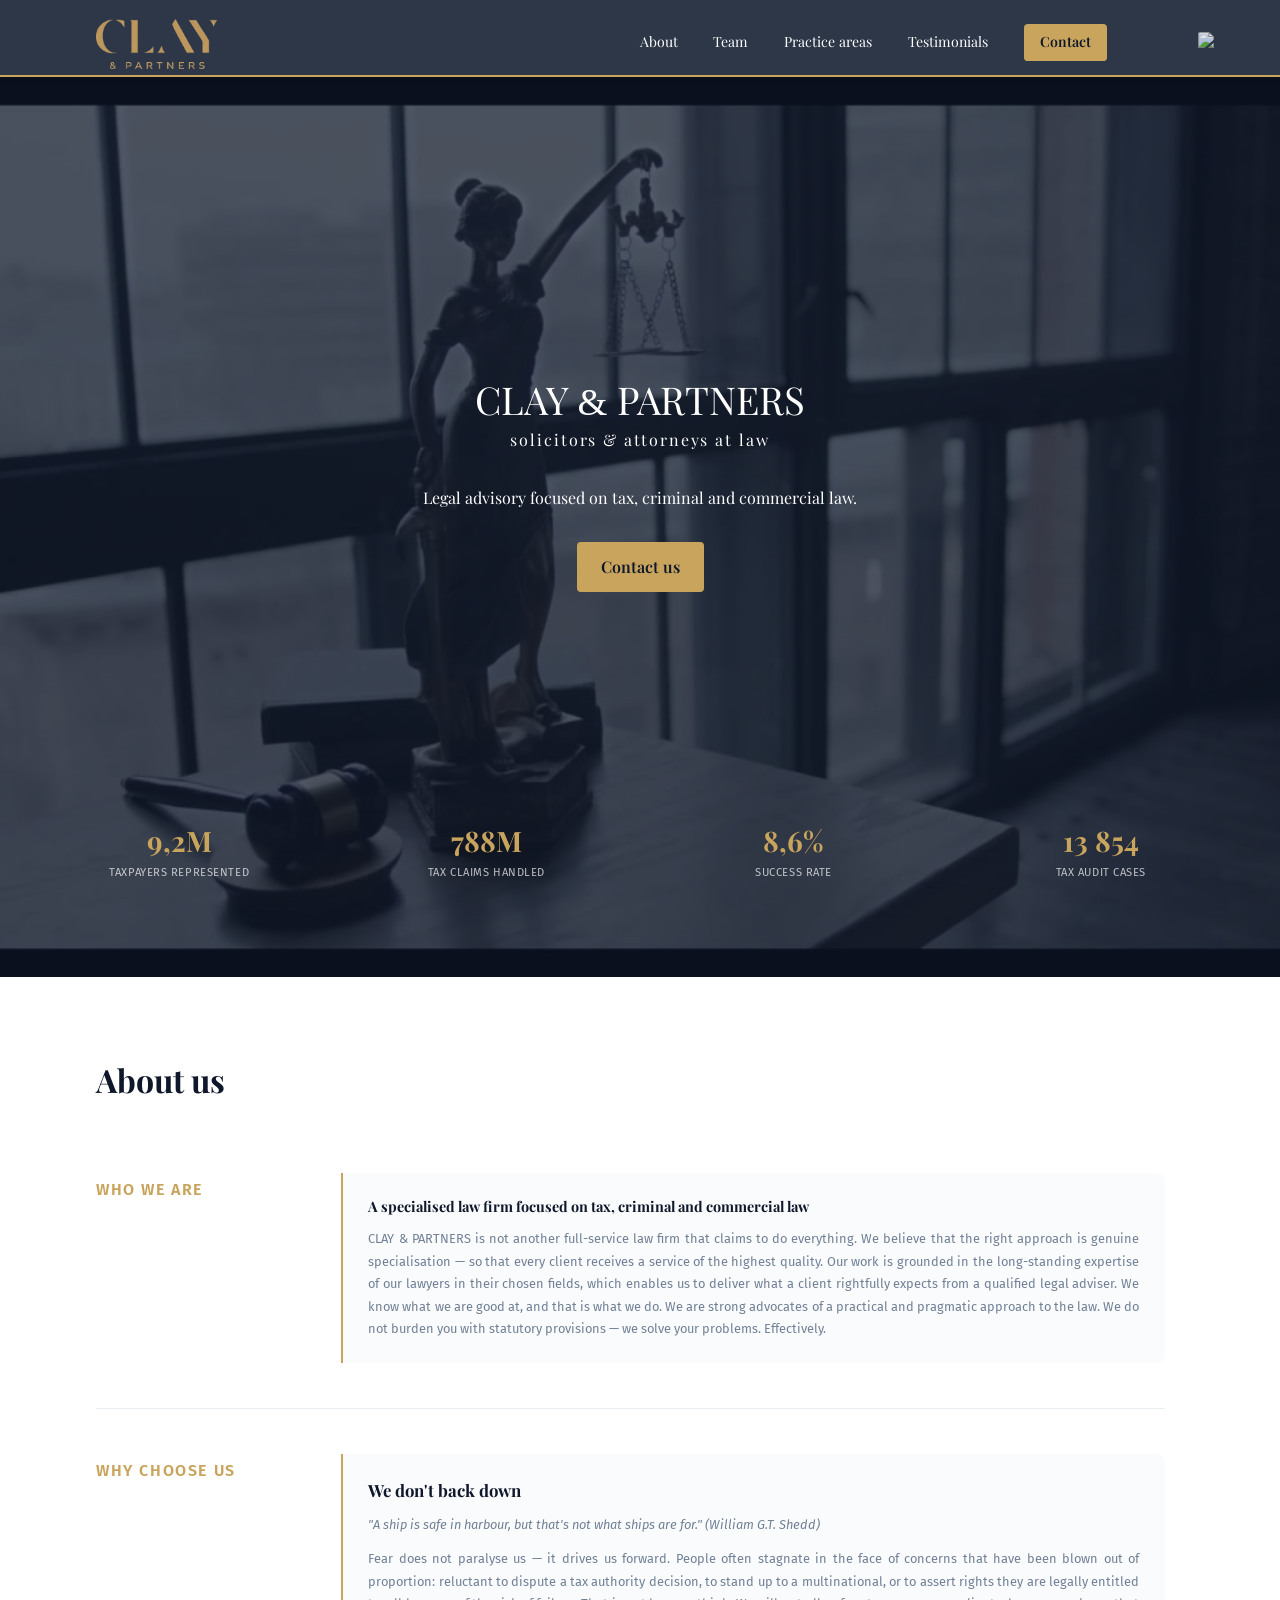
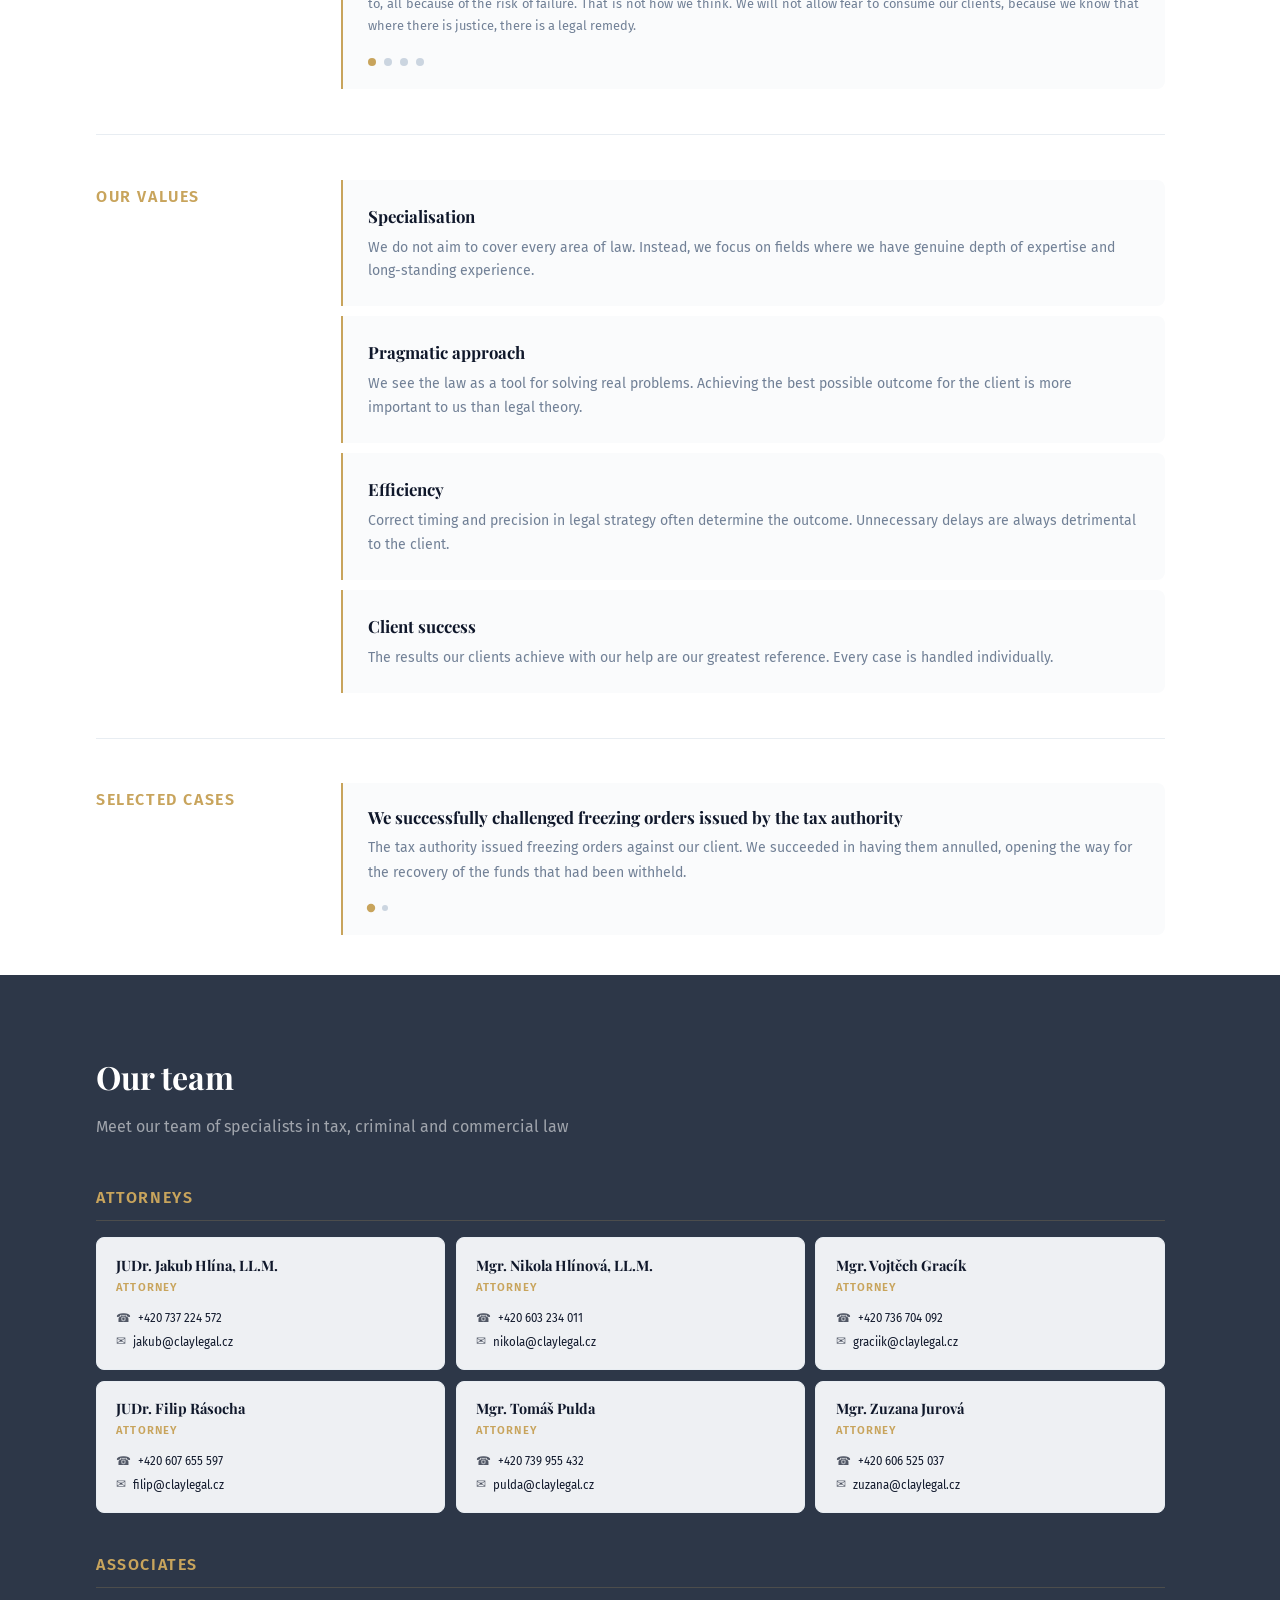
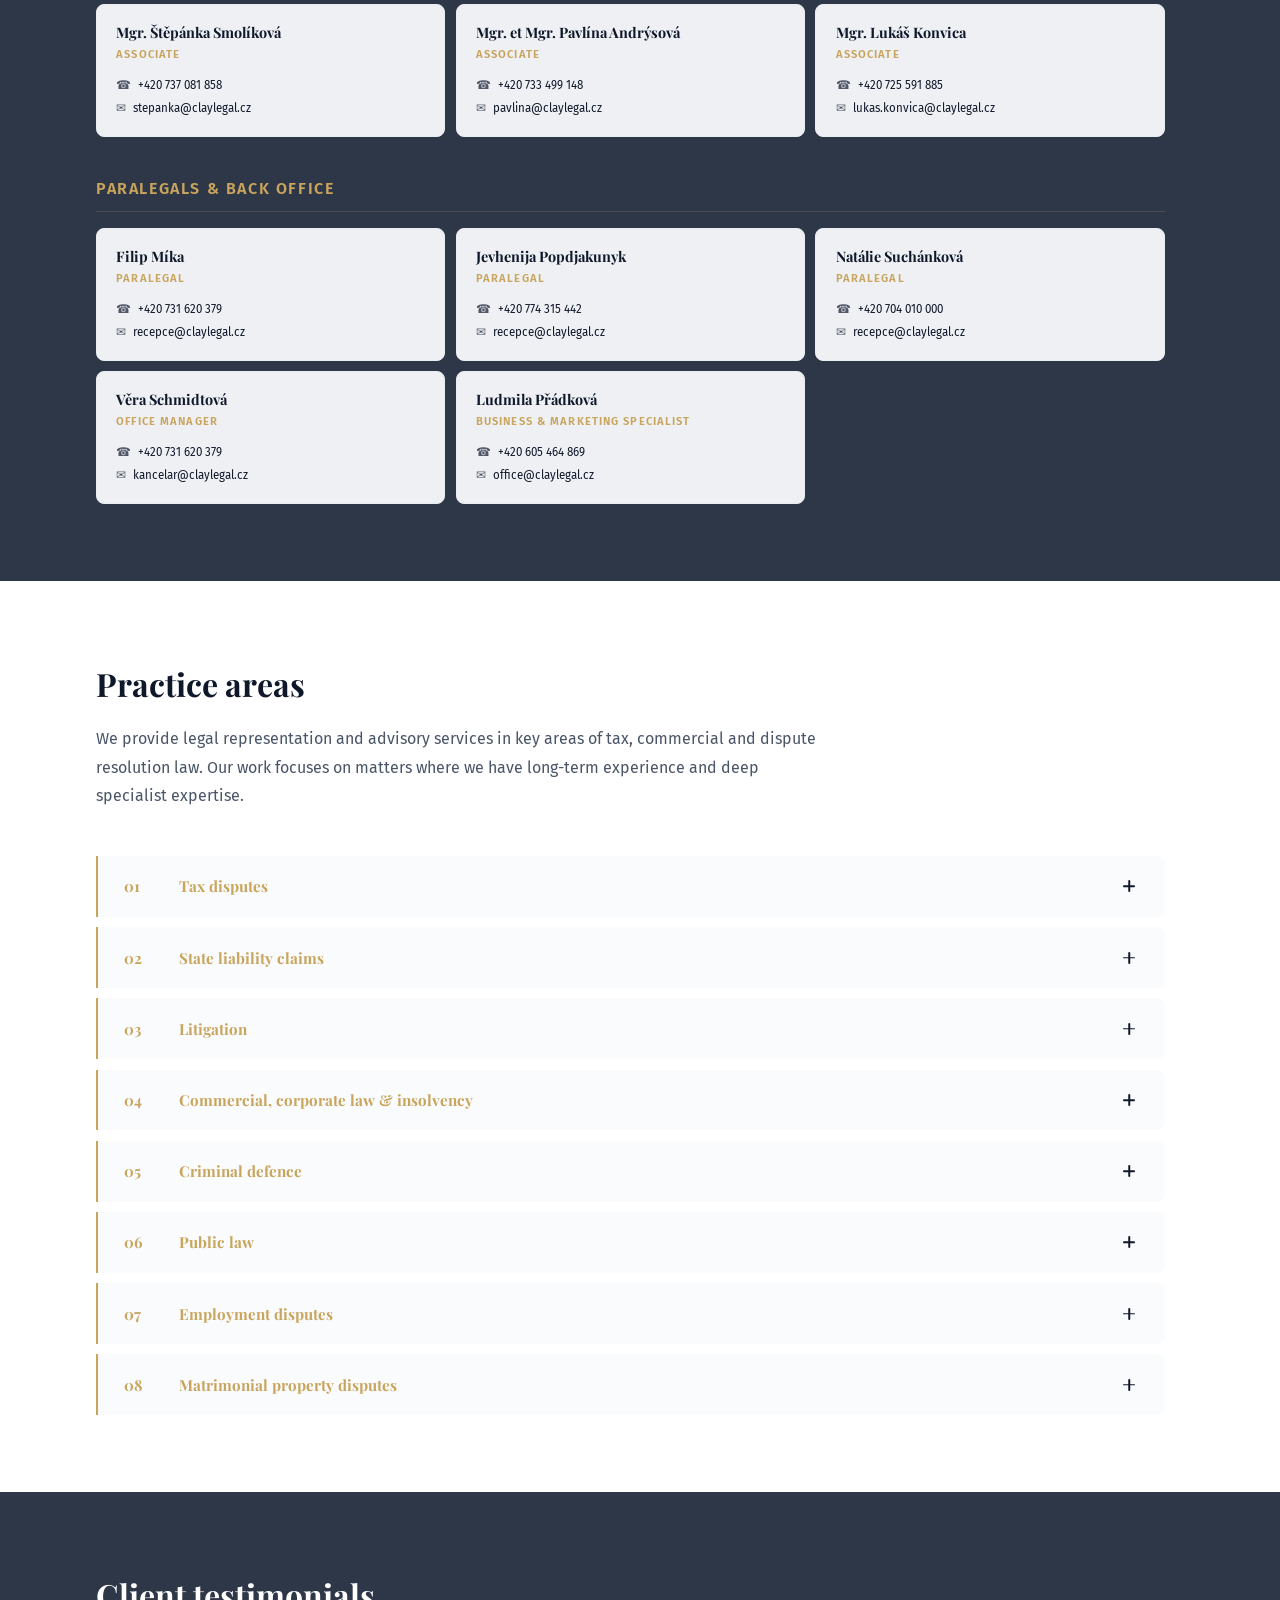
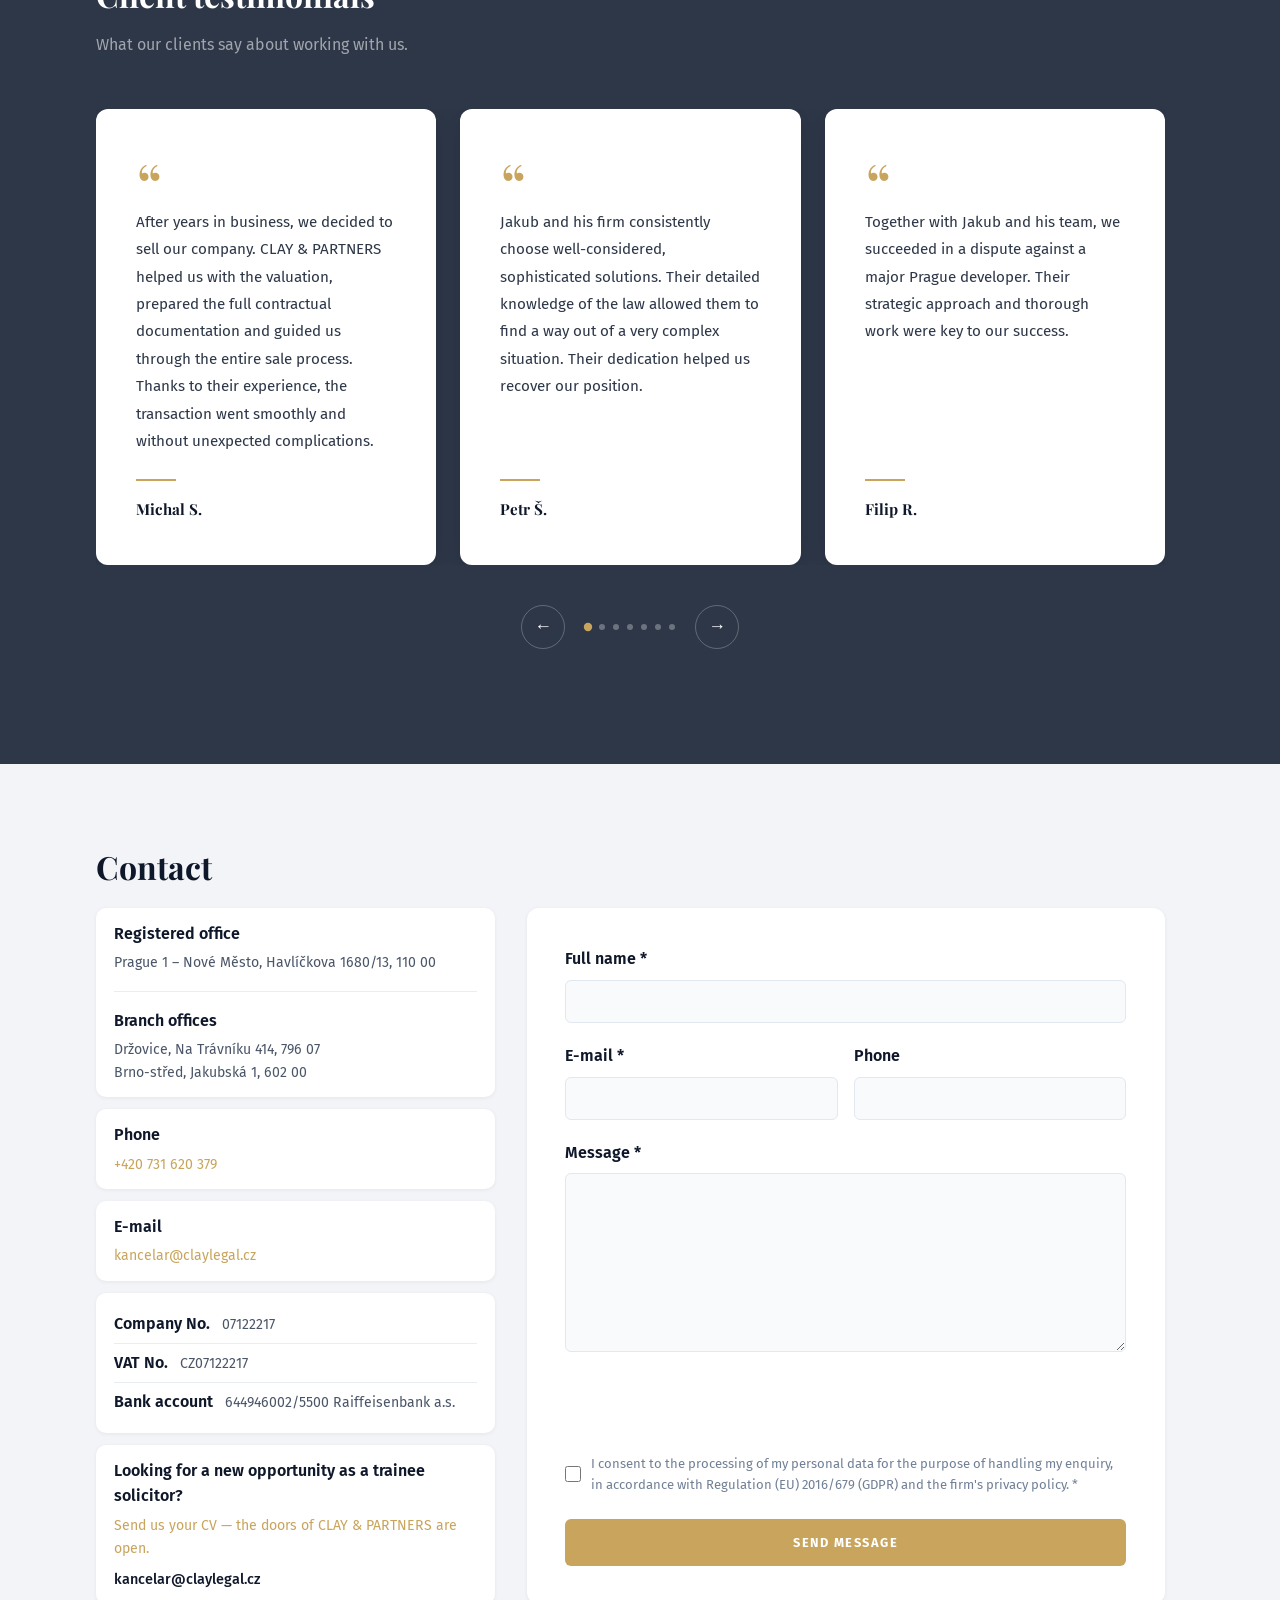
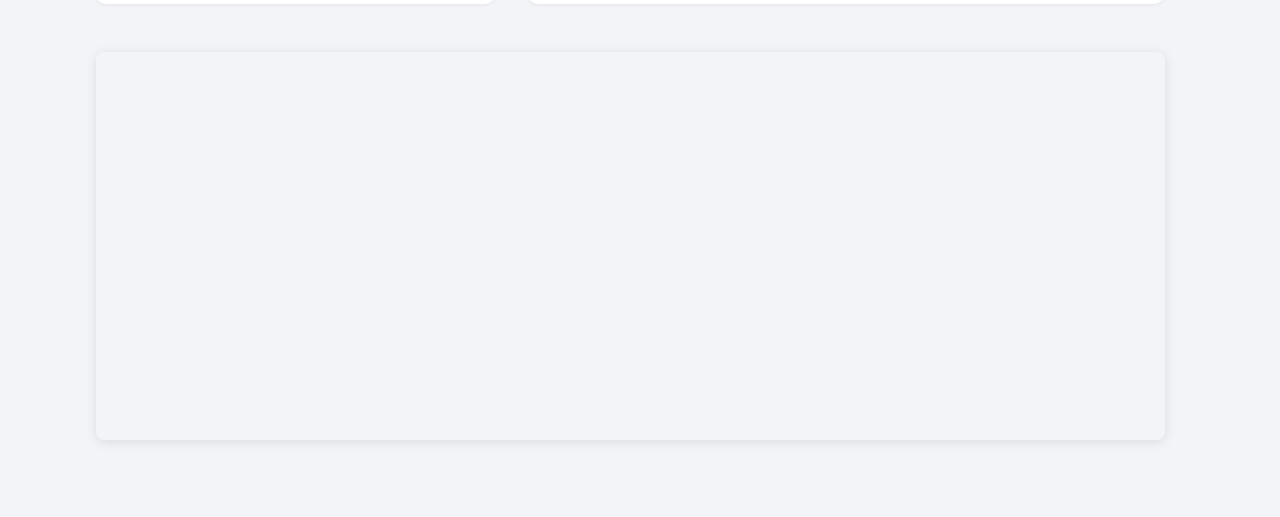
==== commit 4db20ea7: "Refine English translation for native legal accuracy - Title: Law Firm → Solicitors & Attorneys at L" ====
--- a/index-en.html
+++ b/index-en.html
@@ -3,7 +3,7 @@
 <head>
     <meta charset="UTF-8">
     <meta name="viewport" content="width=device-width, initial-scale=1.0">
-    <title>CLAY & PARTNERS – Law Firm</title>
+    <title>CLAY & PARTNERS – Solicitors & Attorneys at Law</title>
     <link href="https://fonts.googleapis.com/css2?family=Fira+Sans:wght@400;500;600&family=Playfair+Display:wght@400;700&display=swap" rel="stylesheet">
     <link rel="stylesheet" href="css/style.css">
 </head>
@@ -88,7 +88,7 @@
                 <div class="onas-block-body">
                     <div class="content-block">
                         <h3 class="onas-headline">A specialised law firm focused on tax, criminal and commercial law</h3>
-                        <p class="onas-text">CLAY & PARTNERS is not another full-service law firm that claims to do everything. We believe that the right approach is genuine specialisation — so that every client receives a service of the highest quality. Our work is grounded in the long-standing expertise of our members in their chosen fields, which enables us to deliver what a client rightfully expects from a qualified legal adviser. We know what we are good at, and that is what we do. We are firm advocates of a practical and pragmatic approach to the law. We do not burden you with statutory provisions — we solve your problems. Effectively.</p>
+                        <p class="onas-text">CLAY & PARTNERS is not another full-service law firm that claims to do everything. We believe that the right approach is genuine specialisation — so that every client receives a service of the highest quality. Our work is grounded in the long-standing expertise of our lawyers in their chosen fields, which enables us to deliver what a client rightfully expects from a qualified legal adviser. We know what we are good at, and that is what we do. We are strong advocates of a practical and pragmatic approach to the law. We do not burden you with statutory provisions — we solve your problems. Effectively.</p>
                     </div>
                 </div>
             </div>
@@ -105,15 +105,15 @@
                             </div>
                             <div class="proc-slide" aria-hidden="true">
                                 <div class="proc-title">Success is a commitment</div>
-                                <p class="onas-text">We have built a natural dependency on winning. We know that an advocate's greatest reference is the victories achieved alongside their clients. Success propels us forward — it is our daily motivation and the reason we practise law. We also recognise that maintaining the highest quality of service is an exceptionally demanding task, which is why we approach every matter with full commitment and drive. Because success is a commitment.</p>
+                                <p class="onas-text">Winning has become second nature to us. We know that an advocate's greatest credential is the victories achieved alongside their clients. Success propels us forward — it is our daily motivation and the reason we practise law. We also recognise that maintaining the highest quality of service is an exceptionally demanding task, which is why we approach every matter with full commitment and drive. Because success is a commitment.</p>
                             </div>
                             <div class="proc-slide" aria-hidden="true">
                                 <div class="proc-title">We deliver efficiently</div>
-                                <p class="onas-text">An outstanding team and first-rate legal services are a given — but we know that an equally essential part of success is correct timing in terms of efficiency and case management. As the saying goes, we know how to "carve the elephant": even the most sprawling legal problem, a protracted dispute or an apparently insoluble case can be taken on, structured, risk-assessed, cost-optimised and phased appropriately — with our fee structure designed to match. We do not burden clients with legal complexity; we deliver effective solutions.</p>
+                                <p class="onas-text">An outstanding team and first-rate legal services are a given — but we know that an equally essential part of success is correct timing in terms of efficiency and case management. As the saying goes, we know how to "eat the elephant one bite at a time": even the most sprawling legal problem, a protracted dispute or an apparently insoluble case can be taken on, structured, risk-assessed, cost-optimised and phased appropriately — with our fee structure designed to match. We do not burden clients with legal complexity; we deliver effective solutions.</p>
                             </div>
                             <div class="proc-slide" aria-hidden="true">
                                 <div class="proc-title">Our client's success is our priority</div>
-                                <p class="onas-text">Exemplary client care is a matter of course. Positive feedback and the overall satisfaction of our clients are the alpha and omega of our practice. To deliver a truly elite legal service, we consider it essential to treat every client individually and with the legal empathy their situation demands — whether that means resolving a contentious dispute, optimising a tax structure, establishing a sound corporate framework or securing the outcome our client deserves.</p>
+                                <p class="onas-text">Exemplary client care is a matter of course. Positive feedback and the overall satisfaction of our clients are the cornerstone of our practice. To deliver a truly elite legal service, we consider it essential to treat every client individually and with the legal empathy their situation demands — whether that means resolving a contentious dispute, optimising a tax structure, establishing a sound corporate framework or securing the outcome our client deserves.</p>
                             </div>
                         </div>
                         <div class="proc-dots" role="tablist" aria-label="Switch slides">
@@ -179,7 +179,7 @@
         <div class="container">
             <div class="section-header">
                 <h2>Our team</h2>
-                <p class="section-subtitle">Meet our team of specialists in tax and commercial law</p>
+                <p class="section-subtitle">Meet our team of specialists in tax, criminal and commercial law</p>
             </div>
 
             <div class="team-category">
@@ -355,7 +355,7 @@
                     </button>
                     <div class="accordion-body">
                         <div class="accordion-body-inner">
-                            <p class="accordion-text">We go to court. Frequently. And we enjoy it. We have successfully represented clients in, among other things, claims for unpaid insurance proceeds following natural disasters, disputes over the validity of employment contracts, defect liability claims and a wide range of other predominantly commercial disputes. In insolvency proceedings, we also act for insolvency administrators and creditors in adversarial incidental actions. Business is not always straightforward — it brings with it a host of problems that we help our clients resolve. And when agreement cannot be reached, we fight our clients' corner in court with full force.</p>
+                            <p class="accordion-text">We go to court. Frequently. And we enjoy it. We have successfully represented clients in, among other things, claims for unpaid insurance proceeds following natural disasters, disputes over the validity of employment contracts, defect liability claims and a wide range of other predominantly commercial disputes. In insolvency proceedings, we also act for insolvency administrators and creditors in adversary proceedings. Business is not always straightforward — it brings with it a host of problems that we help our clients resolve. And when agreement cannot be reached, we fight our clients' corner in court with full force.</p>
                         </div>
                     </div>
                 </div>
@@ -407,7 +407,7 @@
                     </button>
                     <div class="accordion-body">
                         <div class="accordion-body-inner">
-                            <p class="accordion-text">An employment dispute does not necessarily mean a dispute before a court — we endeavour to minimise conflict in the workplace between employees and employers before it escalates. We are equally experienced in identifying and addressing employer traps set for employees, and we offer legal assistance in disputes between employers and employees over claims arising from the employment relationship.</p>
+                            <p class="accordion-text">An employment dispute does not necessarily mean a dispute before a court — we endeavour to minimise conflict in the workplace between employees and employers before it escalates. We are equally experienced in identifying and addressing unlawful or unfair practices by employers against employees, and we offer legal assistance in disputes between employers and employees over claims arising from the employment relationship.</p>
                         </div>
                     </div>
                 </div>
@@ -512,11 +512,11 @@
                     <div class="kontakt-card">
                         <div class="kontakt-card-subsection">
                             <div class="kontakt-card-label">Registered office</div>
-                            <div class="kontakt-card-value">Prague 1 – Nové Město, Havlíčkova 1680/13, PSČ 110 00</div>
+                            <div class="kontakt-card-value">Prague 1 – Nové Město, Havlíčkova 1680/13, 110 00</div>
                         </div>
                         <div class="kontakt-card-subsection">
                             <div class="kontakt-card-label">Branch offices</div>
-                            <div class="kontakt-card-value">Držovice, Na Trávníku 414, PSČ 796 07<br>Brno-střed, Jakubská 1, PSČ 602 00</div>
+                            <div class="kontakt-card-value">Držovice, Na Trávníku 414, 796 07<br>Brno-střed, Jakubská 1, 602 00</div>
                         </div>
                     </div>
                     <div class="kontakt-card">
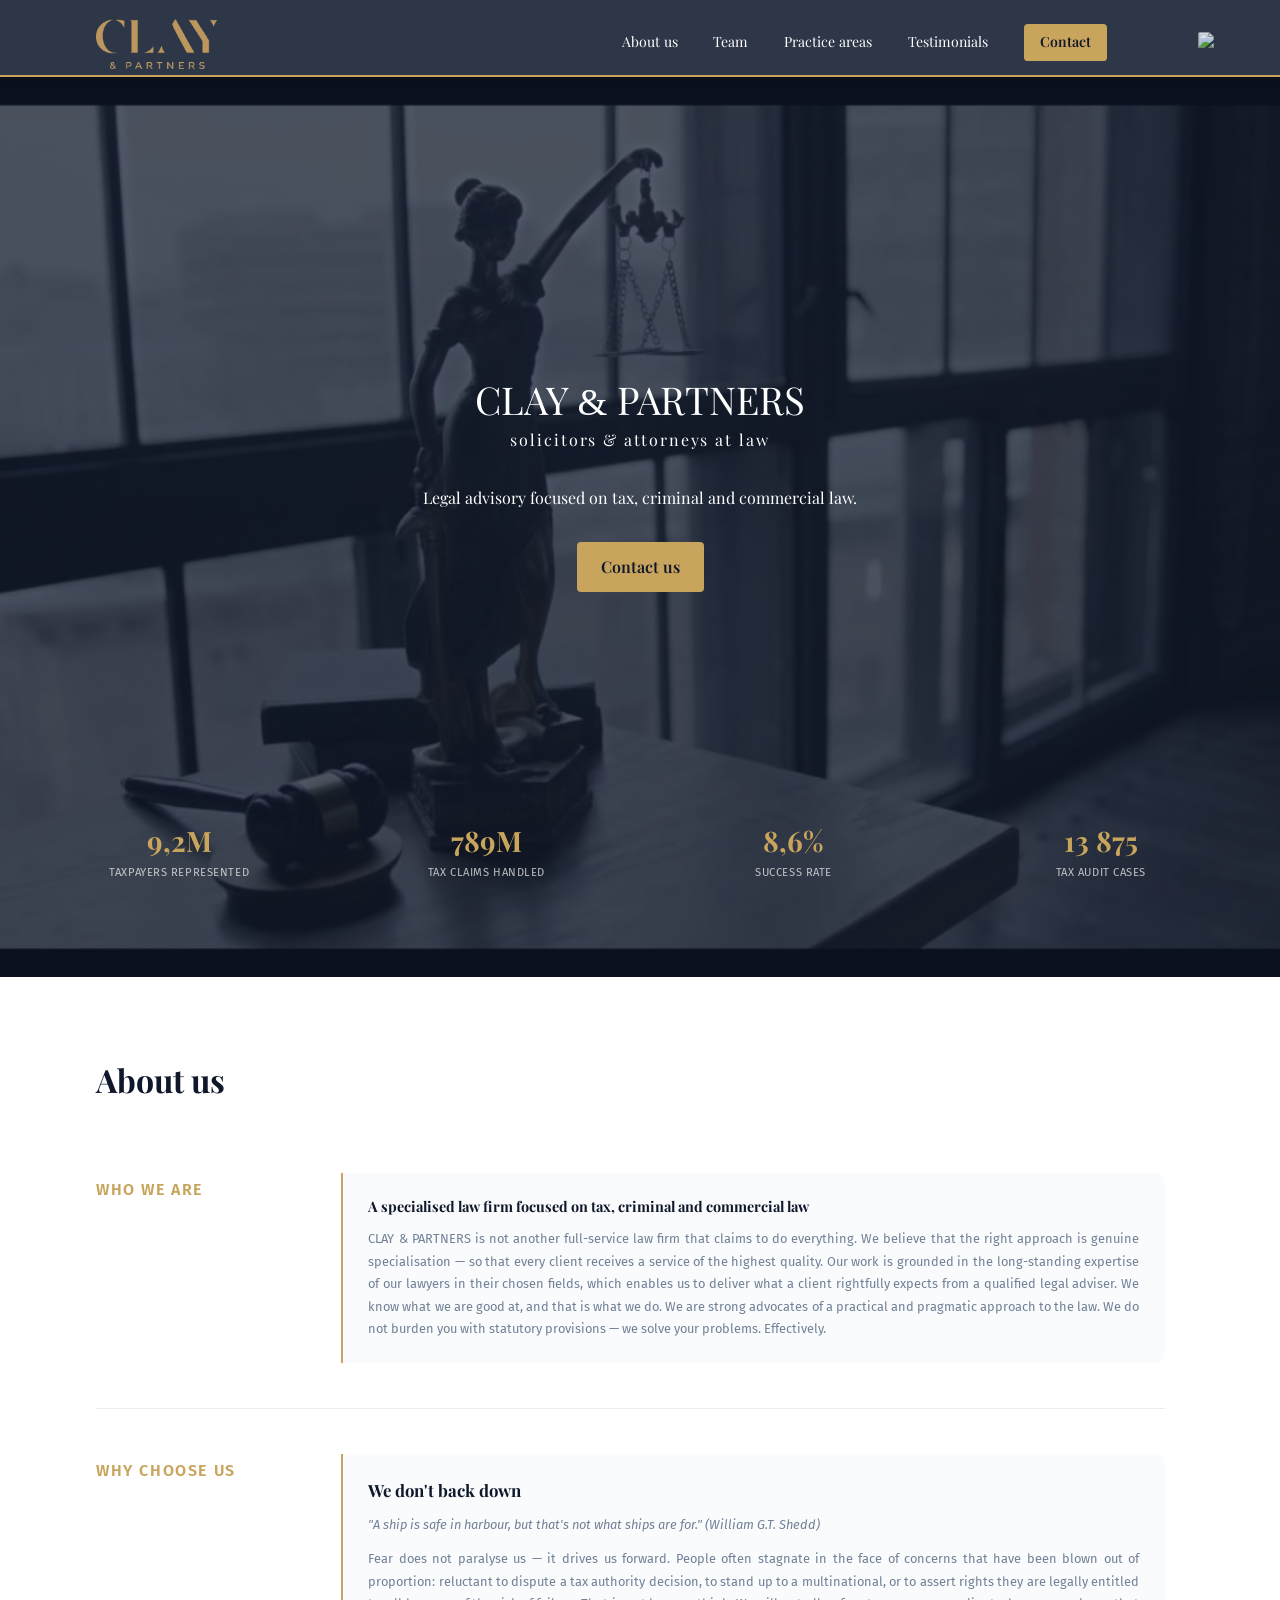
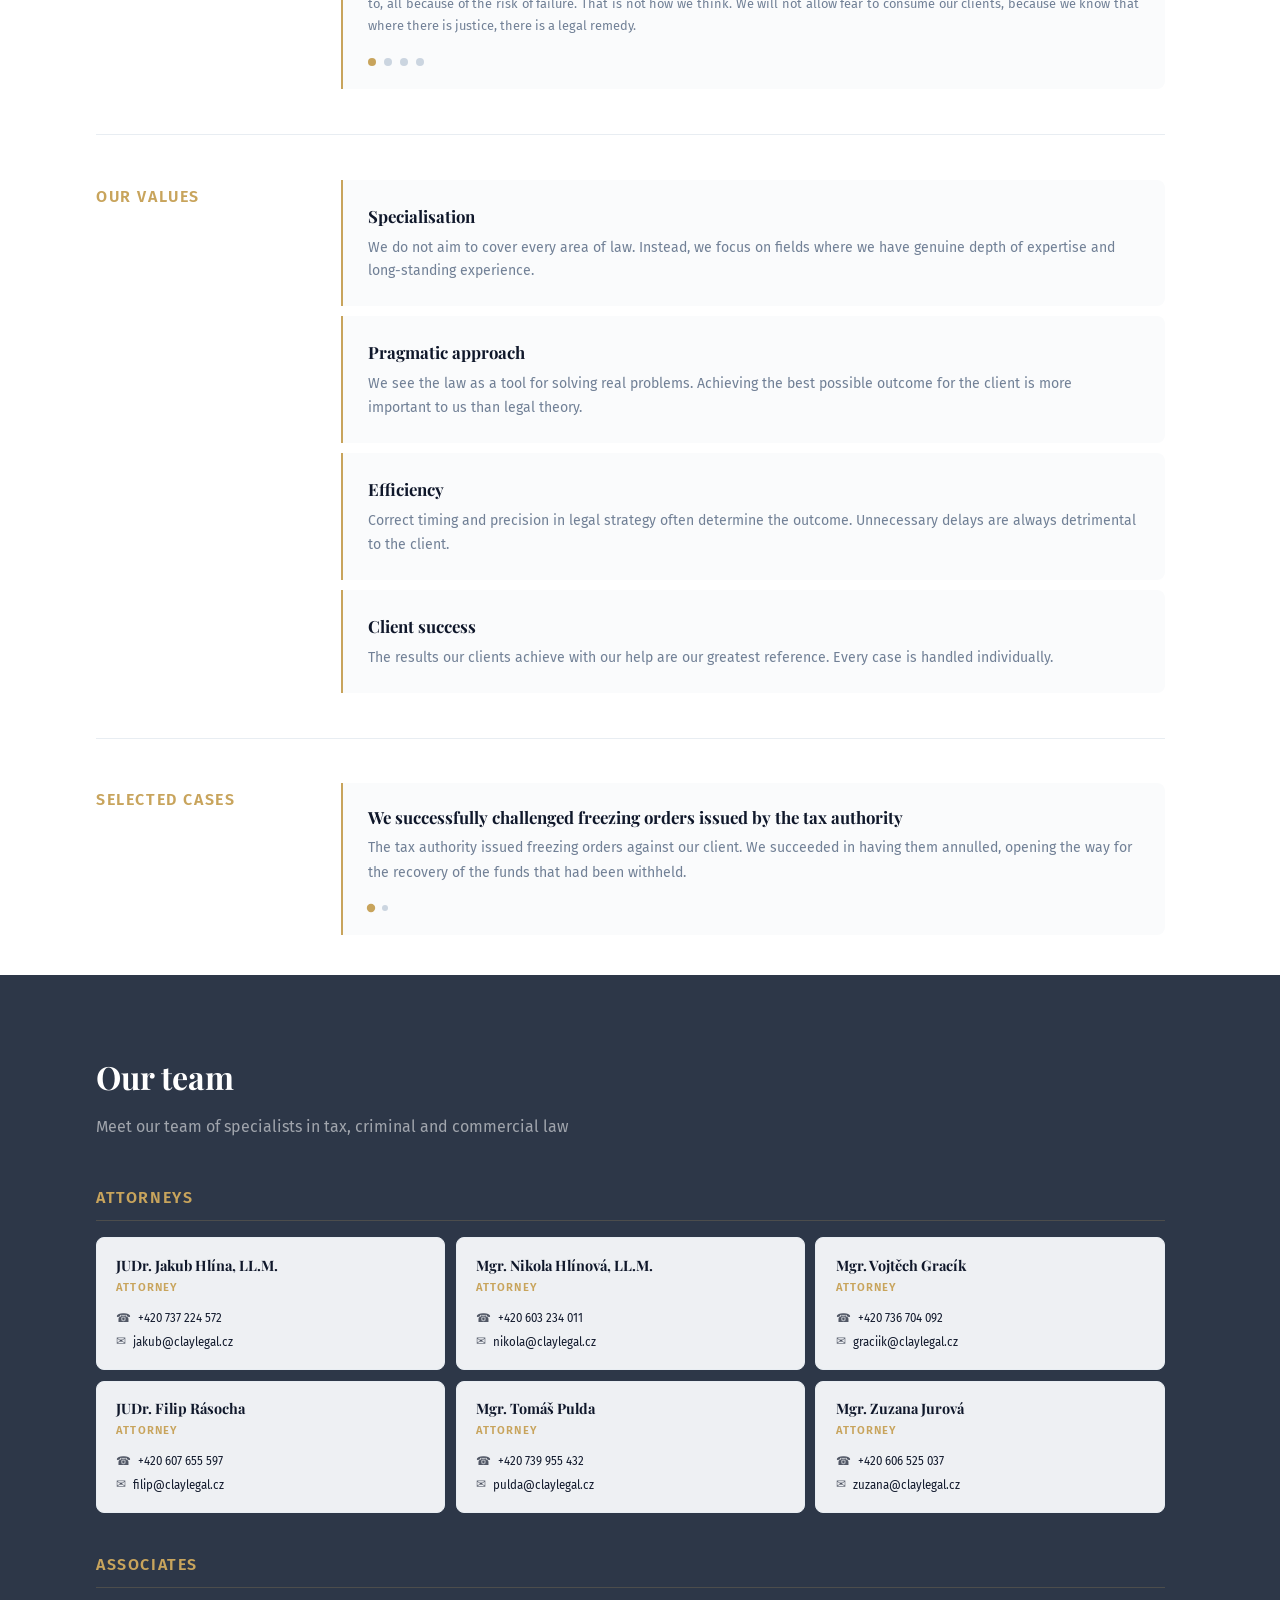
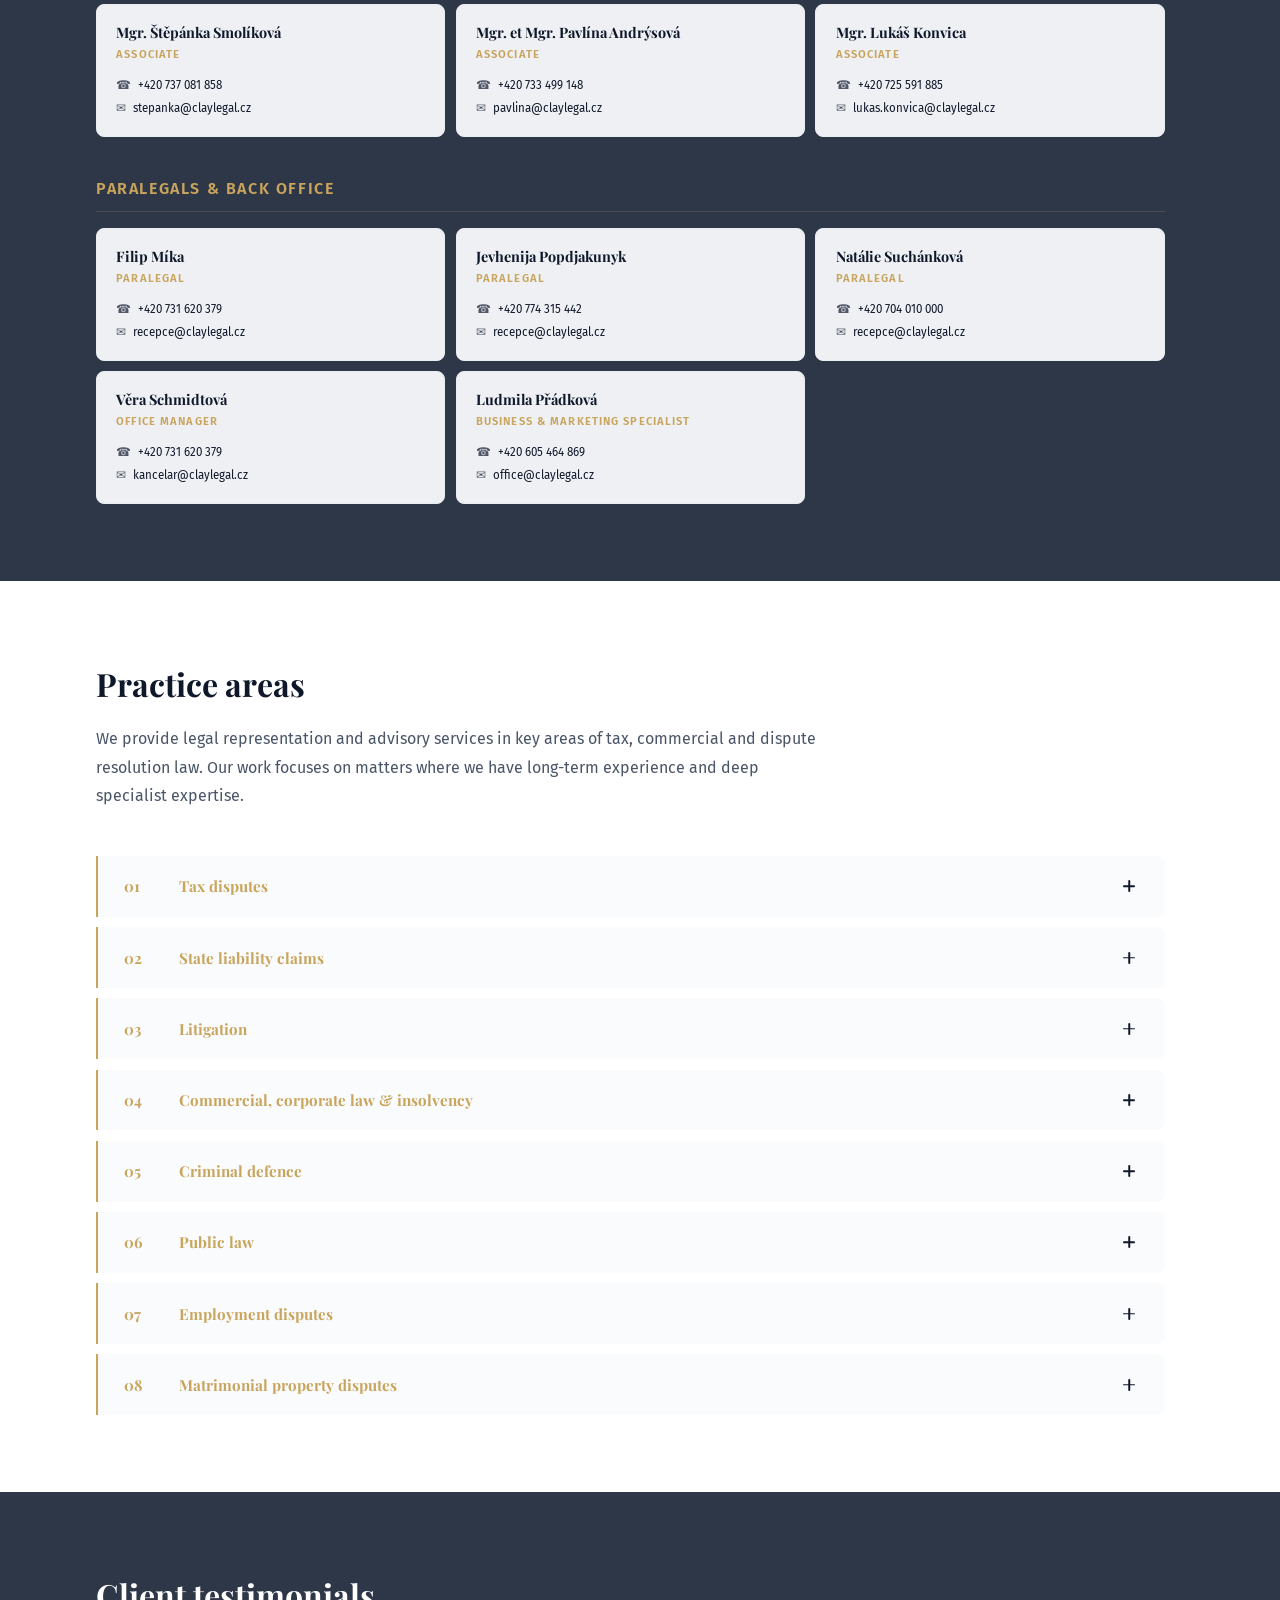
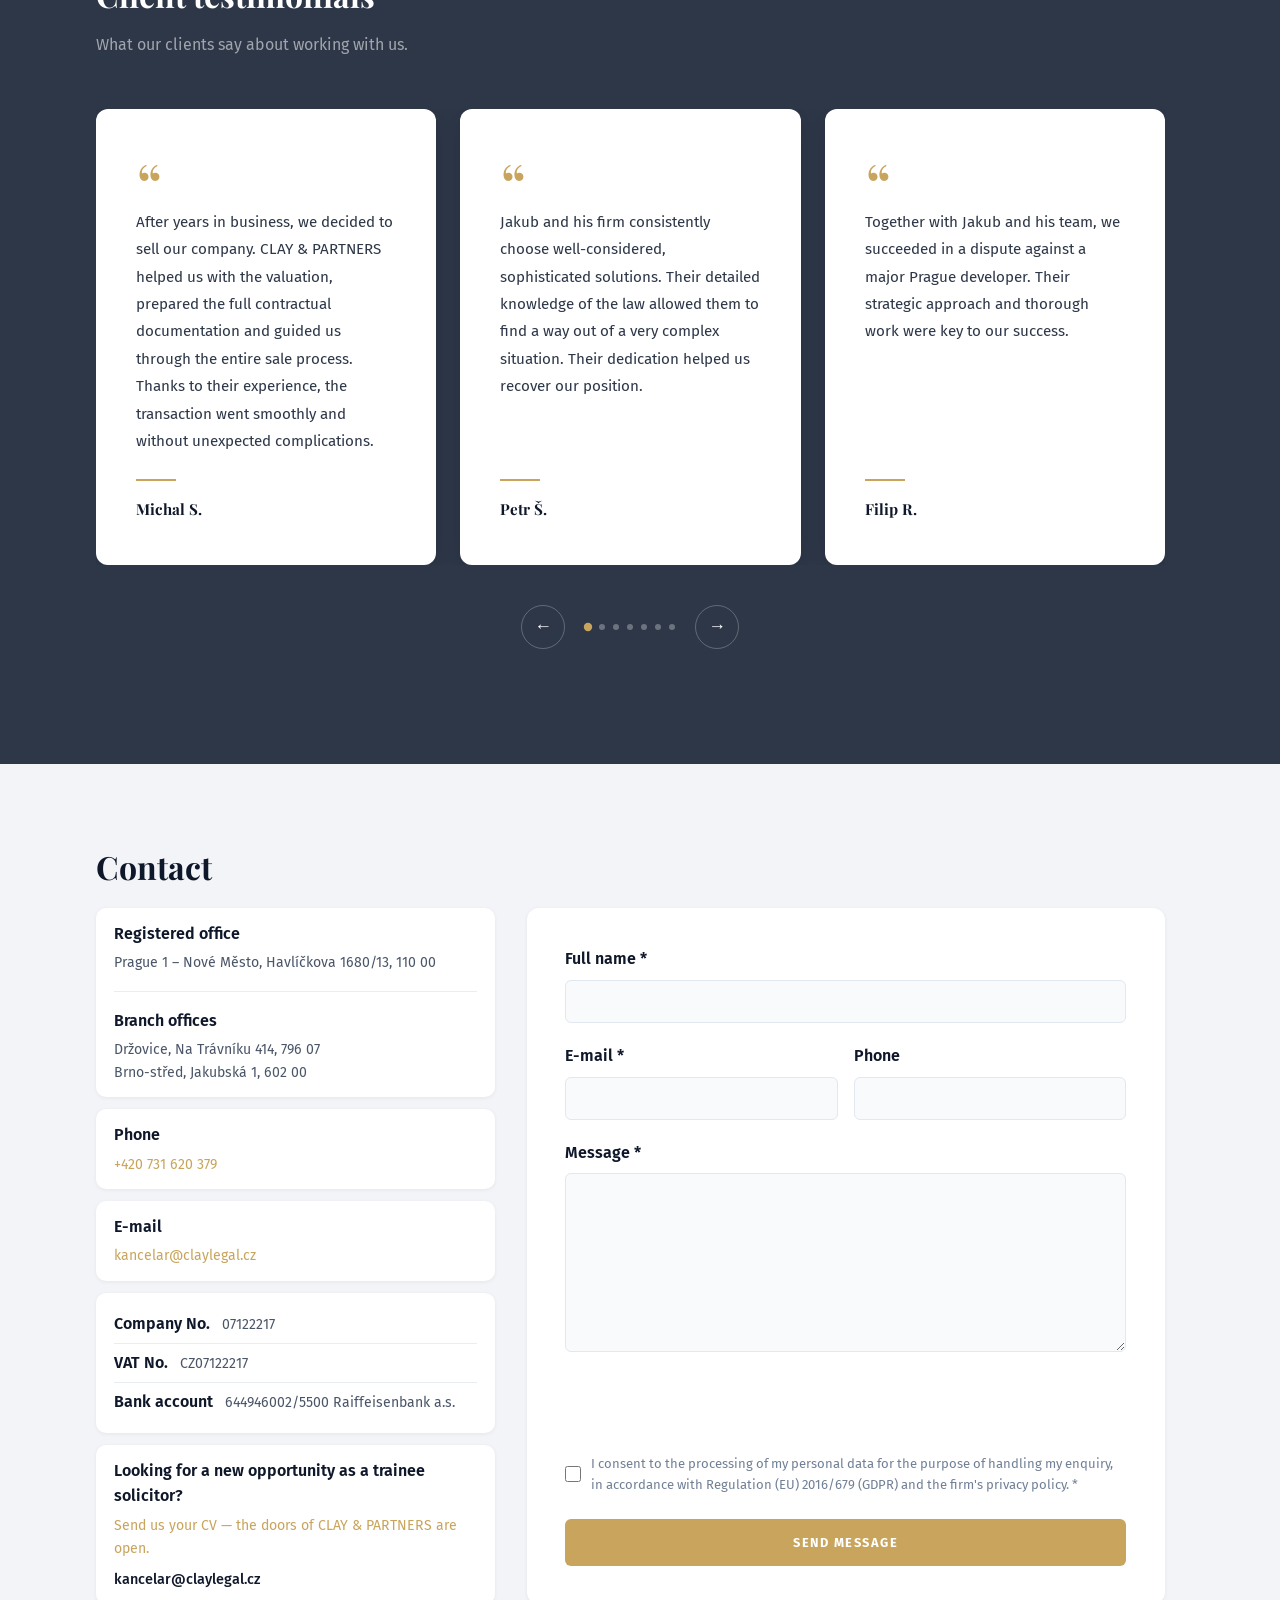
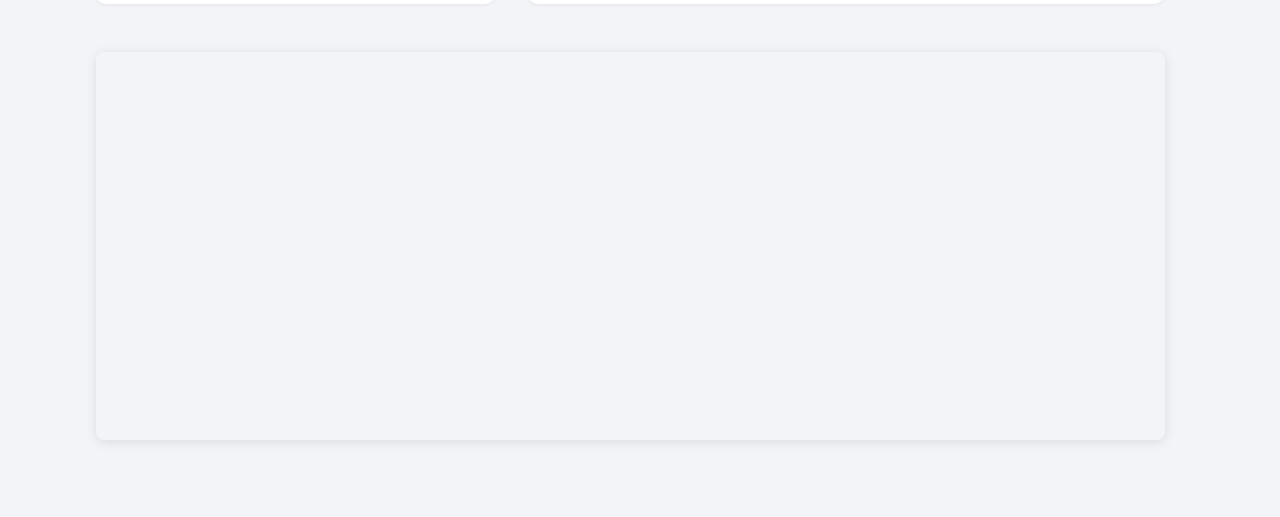
==== commit 930a4c36: "Fix nav label: About → About us Co-Authored-By: Claude Sonnet 4.6 <noreply@anthropic.com>" ====
--- a/index-en.html
+++ b/index-en.html
@@ -14,7 +14,7 @@
                 <a href="#hero"><div class="logo-wrap"><img src="clay_partners_logo.svg" alt="CLAY & PARTNERS" class="logo"></div></a>
                 <div class="nav-right">
                     <ul>
-                        <li><a href="#onas">About</a></li>
+                        <li><a href="#onas">About us</a></li>
                         <li><a href="#tym">Team</a></li>
                         <li><a href="#specializace">Practice areas</a></li>
                         <li><a href="#reference">Testimonials</a></li>
@@ -35,7 +35,7 @@
     <div class="mobile-menu" id="mobileMenu" aria-hidden="true">
         <button class="mobile-menu-close" id="mobileMenuClose" aria-label="Close menu">&times;</button>
         <ul>
-            <li><a href="#onas">About</a></li>
+            <li><a href="#onas">About us</a></li>
             <li><a href="#tym">Team</a></li>
             <li><a href="#specializace">Practice areas</a></li>
             <li><a href="#reference">Testimonials</a></li>
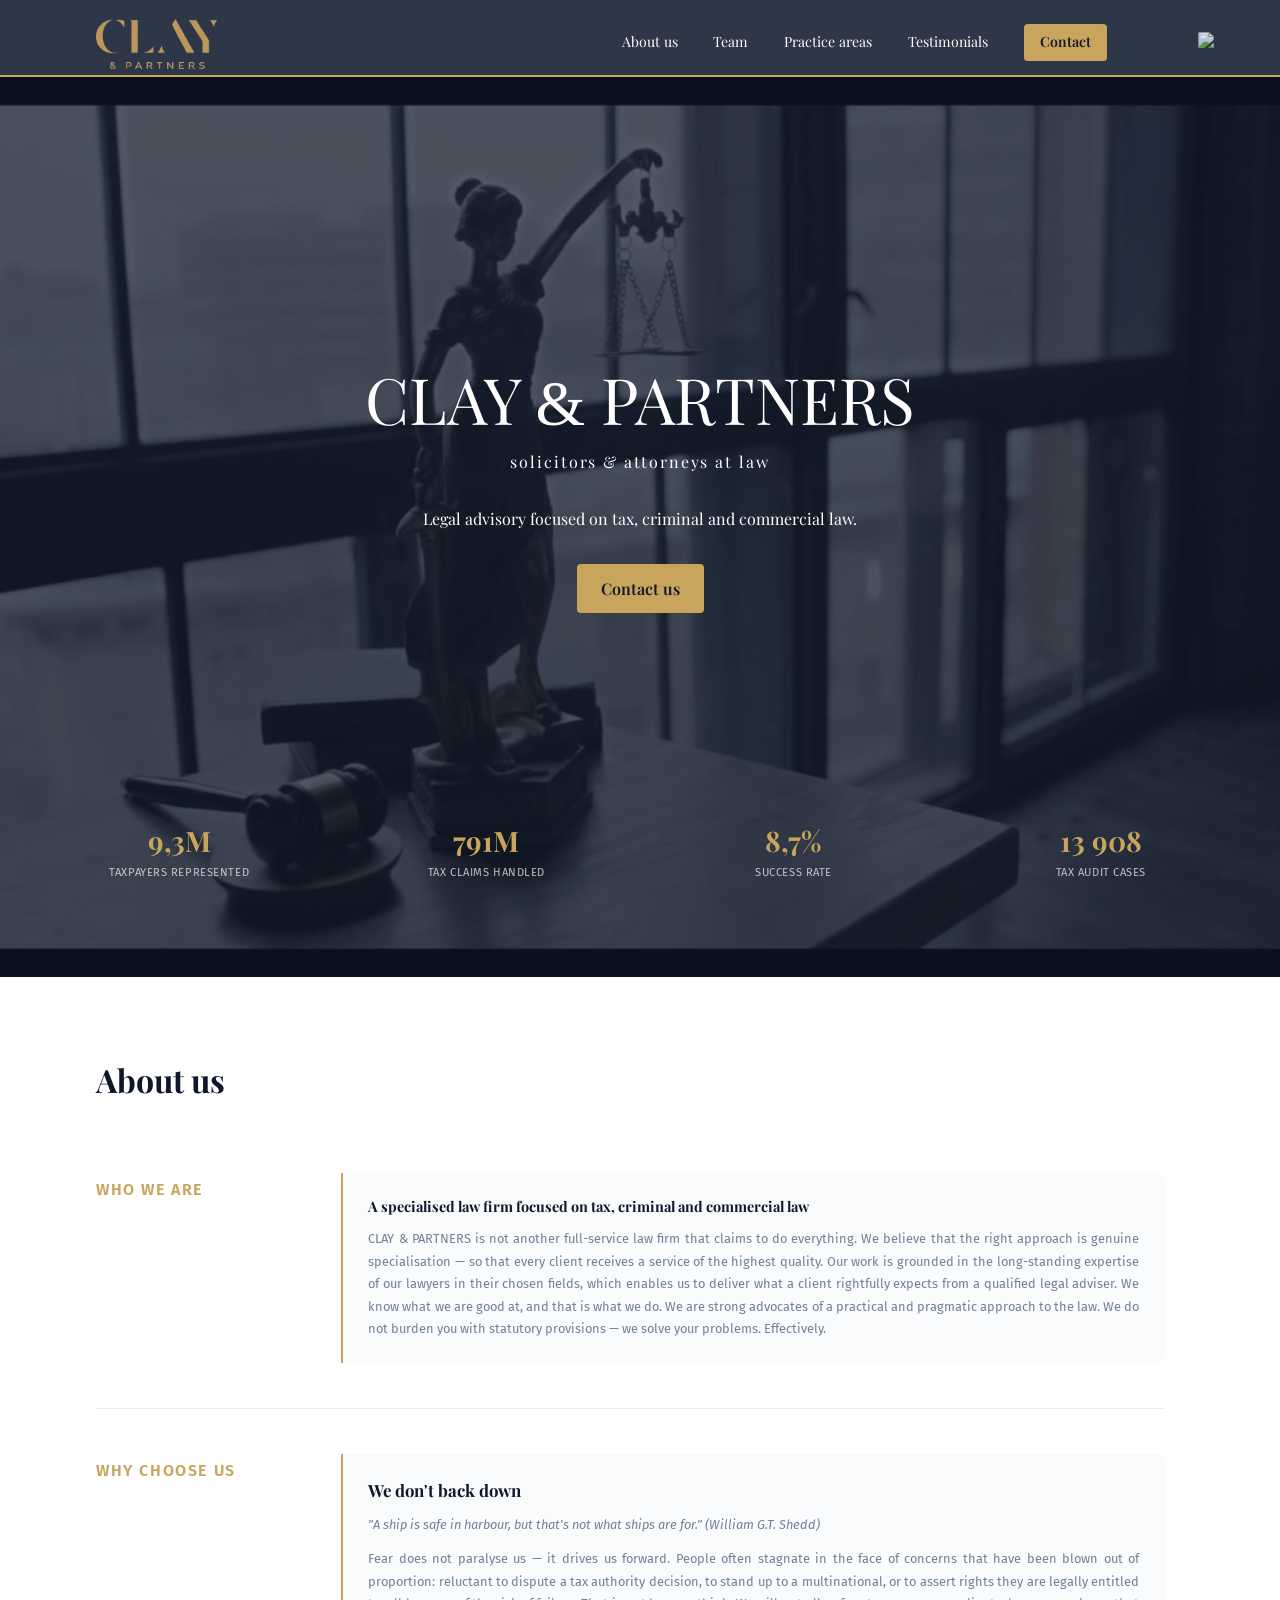
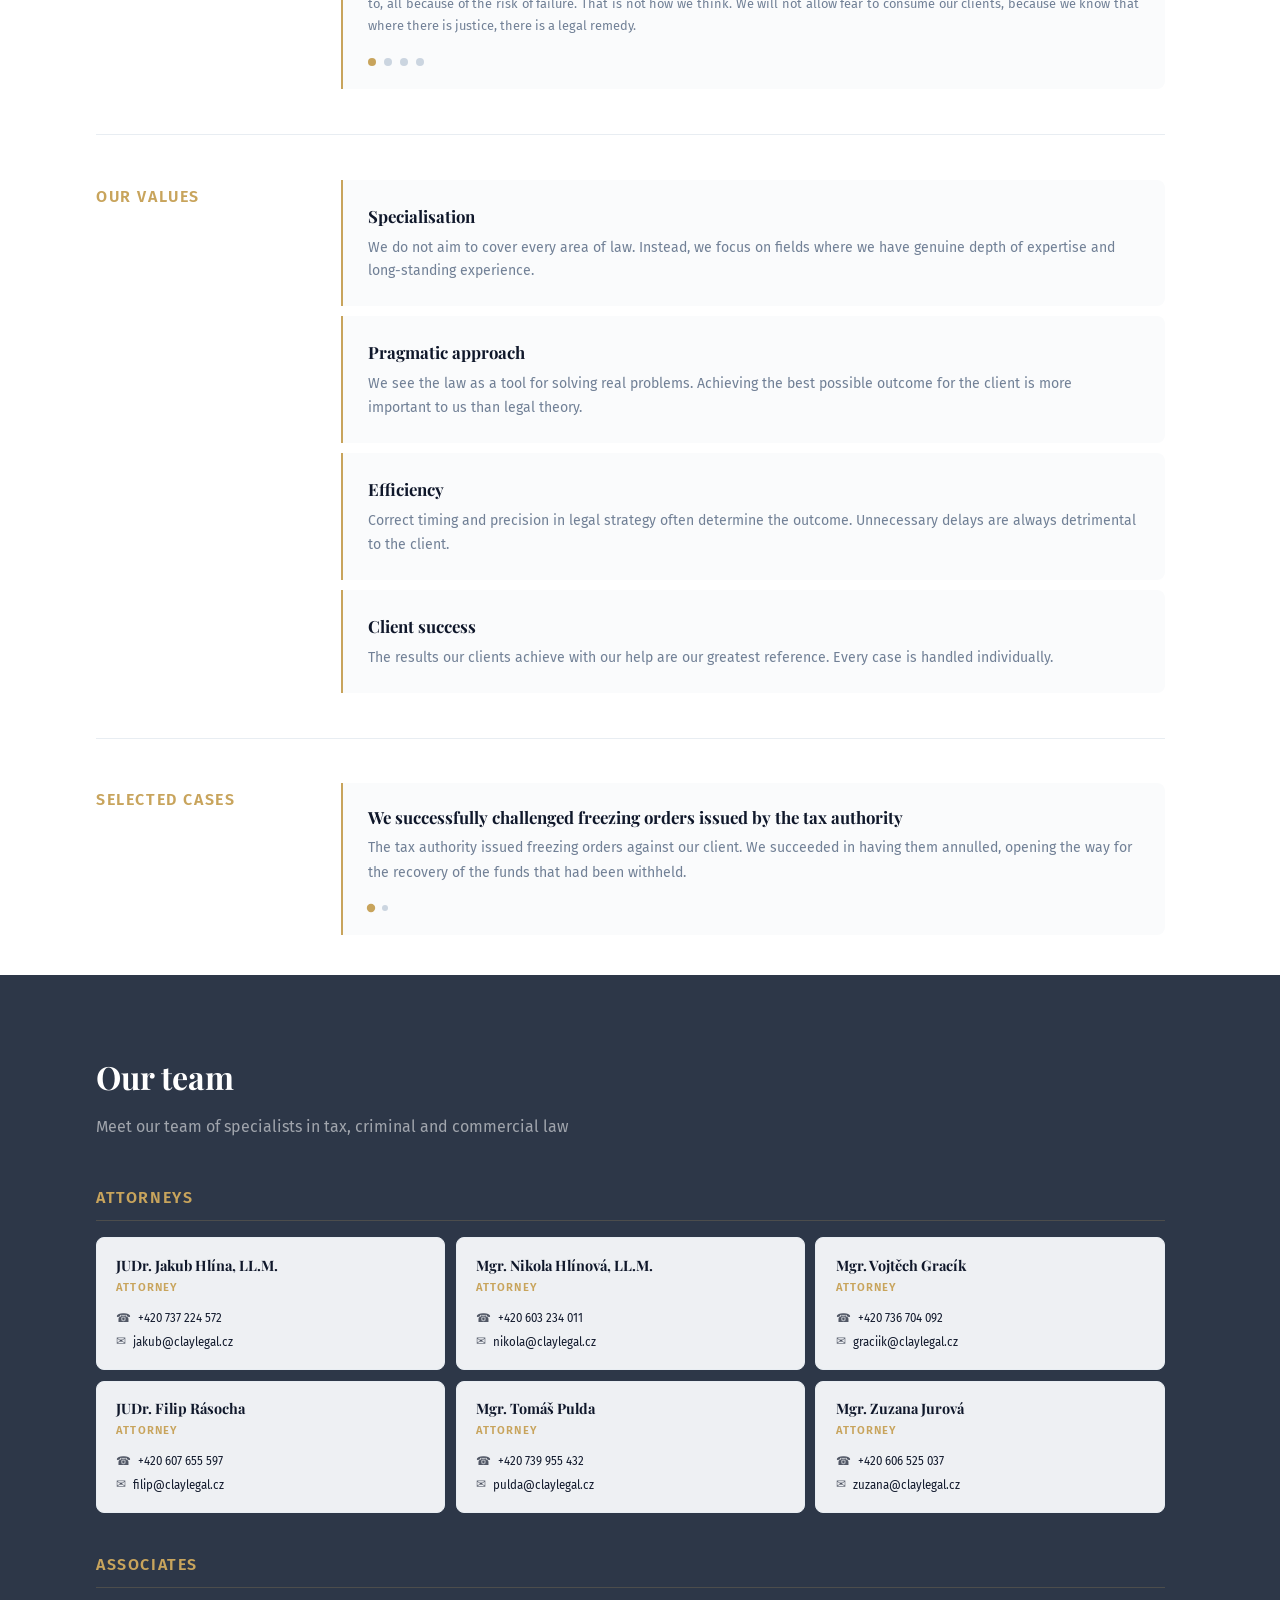
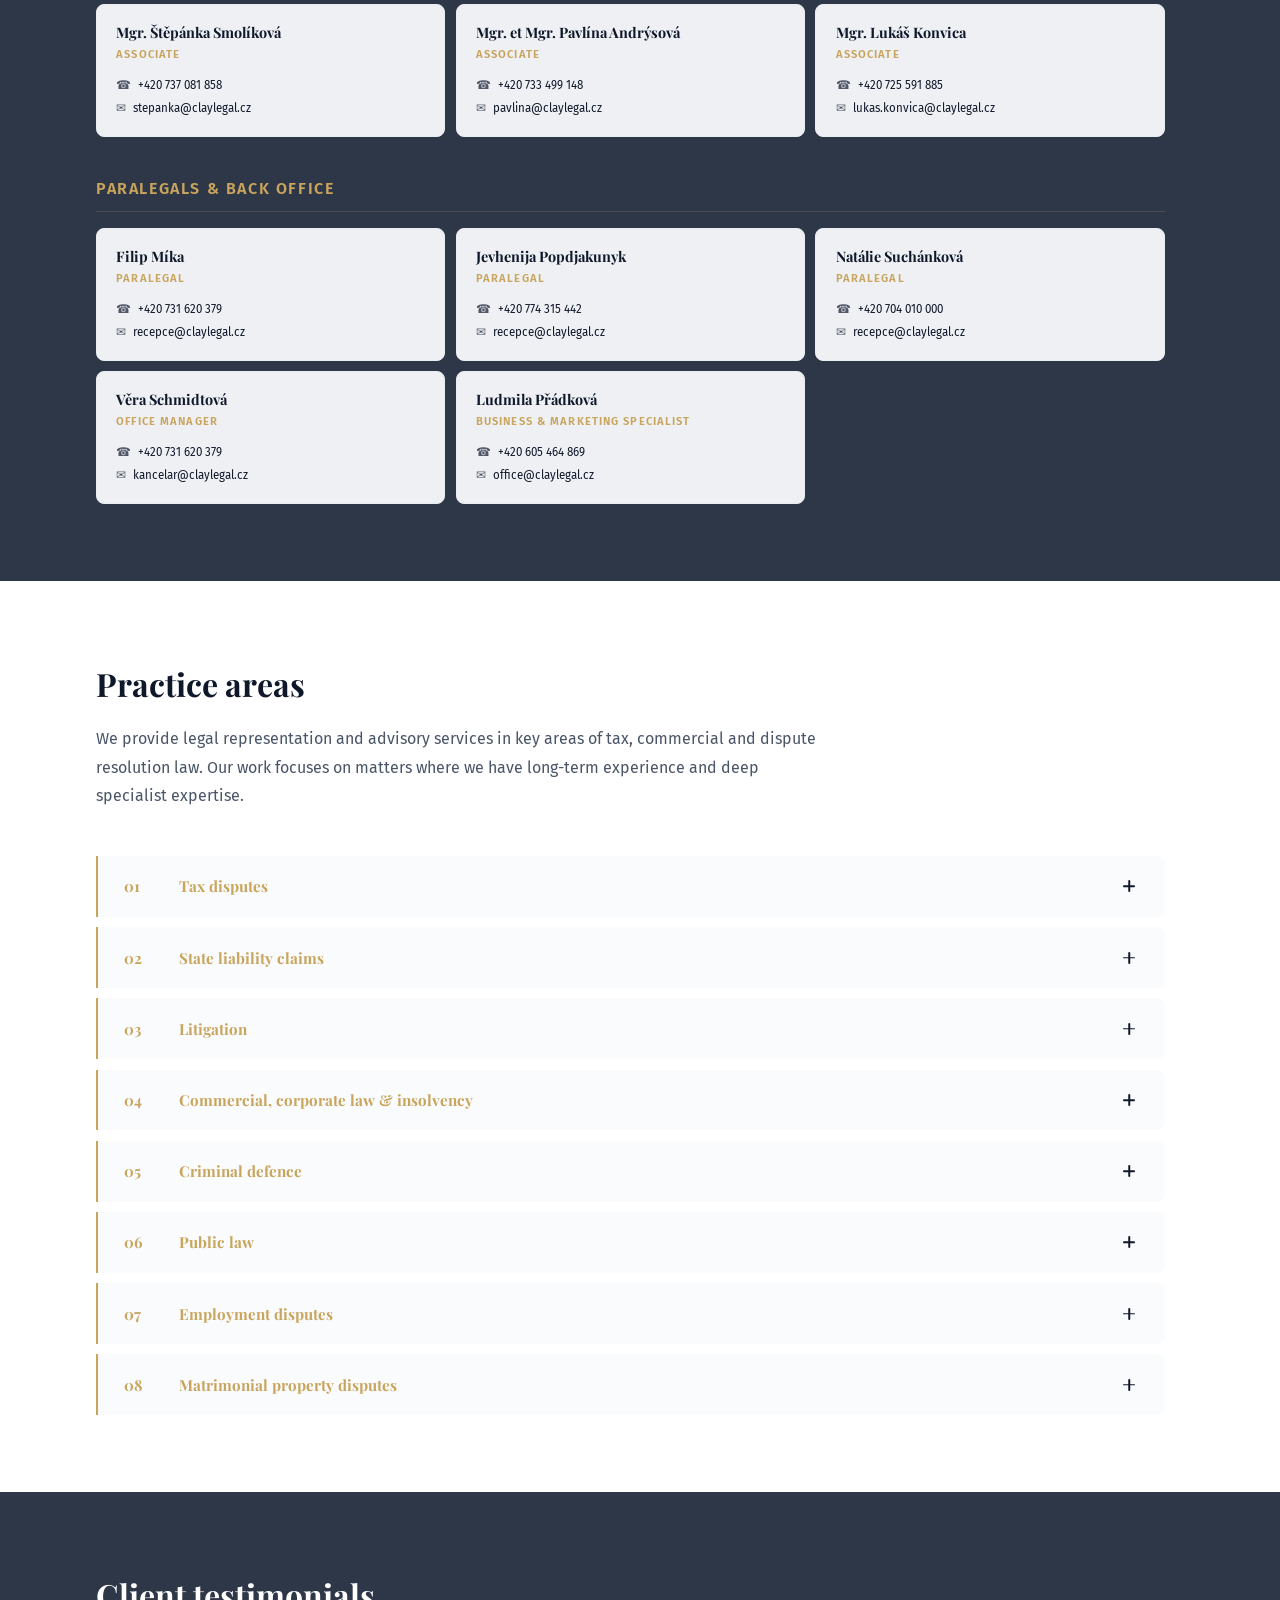
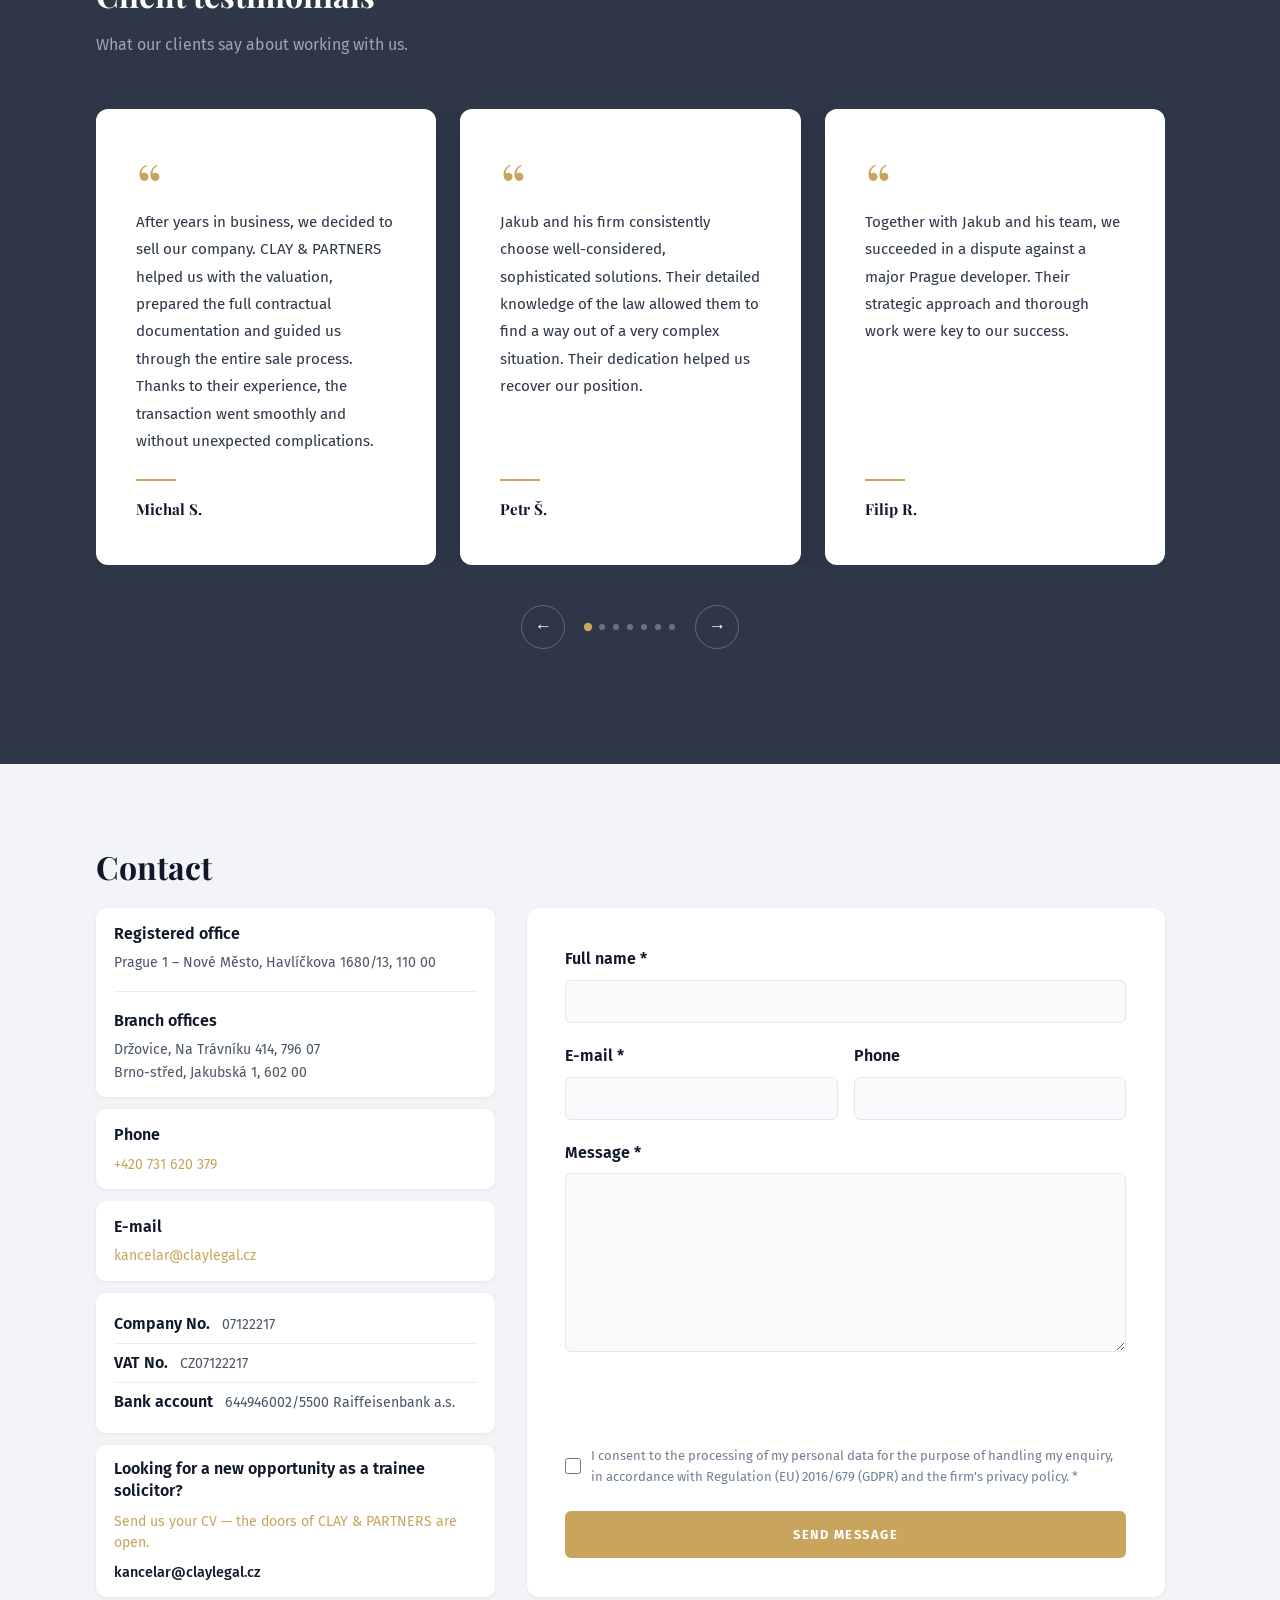
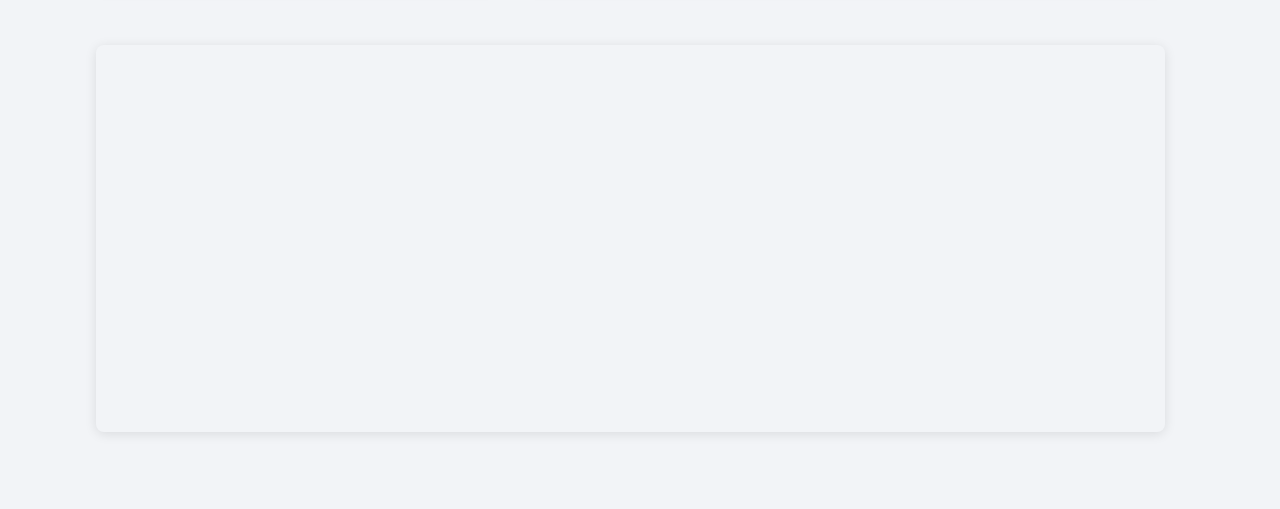
==== commit 25962353: "Prevent auto-detected hyperlinks on IČO and bank account numbers - Add format-detection meta tag to " ====
--- a/index-en.html
+++ b/index-en.html
@@ -3,6 +3,7 @@
 <head>
     <meta charset="UTF-8">
     <meta name="viewport" content="width=device-width, initial-scale=1.0">
+    <meta name="format-detection" content="telephone=no, address=no">
     <title>CLAY & PARTNERS – Solicitors & Attorneys at Law</title>
     <link href="https://fonts.googleapis.com/css2?family=Fira+Sans:wght@400;500;600&family=Playfair+Display:wght@400;700&display=swap" rel="stylesheet">
     <link rel="stylesheet" href="css/style.css">
--- a/css/style.css
+++ b/css/style.css
@@ -191,6 +191,8 @@
 /* Hero */
 #hero {
     position: relative;
+    min-height: 100vh;
+    min-height: 100dvh;
     height: 100vh;
     height: 100dvh;
     overflow: hidden;
@@ -245,6 +247,7 @@
 }
 
 .hero-content h1 {
+    font-size: clamp(2.6rem, 5vw, 5.5rem);
     margin-bottom: 1rem;
     font-weight: 400;
     background: linear-gradient(
@@ -1071,11 +1074,23 @@
     text-align: left;
 }
 
+/* Prevent iOS/Android auto-detected links (phone/address) in contact info rows */
+.kontakt-info-row a[x-apple-data-detectors],
+.kontakt-info-row a[href^="tel"],
+.kontakt-info-row a[href^="sms"] {
+    color: inherit !important;
+    text-decoration: none !important;
+    pointer-events: none;
+}
+
 .kontakt-gold {
     color: var(--gold);
 }
 
 .kontakt-kariera {
+    display: flex;
+    flex-direction: column;
+    gap: 8px;
 }
 
 .kontakt-kariera-title {
@@ -1083,15 +1098,16 @@
     font-size: 1rem;
     font-weight: 600;
     color: var(--navy);
-    margin-bottom: 6px;
+    margin: 0;
+    line-height: 1.4;
 }
 
 .kontakt-kariera-text {
     font-family: 'Fira Sans', sans-serif;
     font-size: 0.88rem;
     color: var(--gold);
-    line-height: 1.6;
-    margin-bottom: 6px;
+    line-height: 1.5;
+    margin: 0;
 }
 
 .kontakt-kariera-email {
@@ -1519,14 +1535,19 @@
           fit without a mile of vertical scrolling ---  */
     .hero-stats {
         grid-template-columns: repeat(2, 1fr);
+        margin-top: 24px;
     }
 
     .stat-value {
-        font-size: 1.8rem;
+        font-size: 1.4rem;
+    }
+
+    .stat-label {
+        font-size: 0.65rem;
     }
 
     .stat {
-        padding: 14px 12px;
+        padding: 10px 10px;
     }
 
     /* --- Section padding --- */
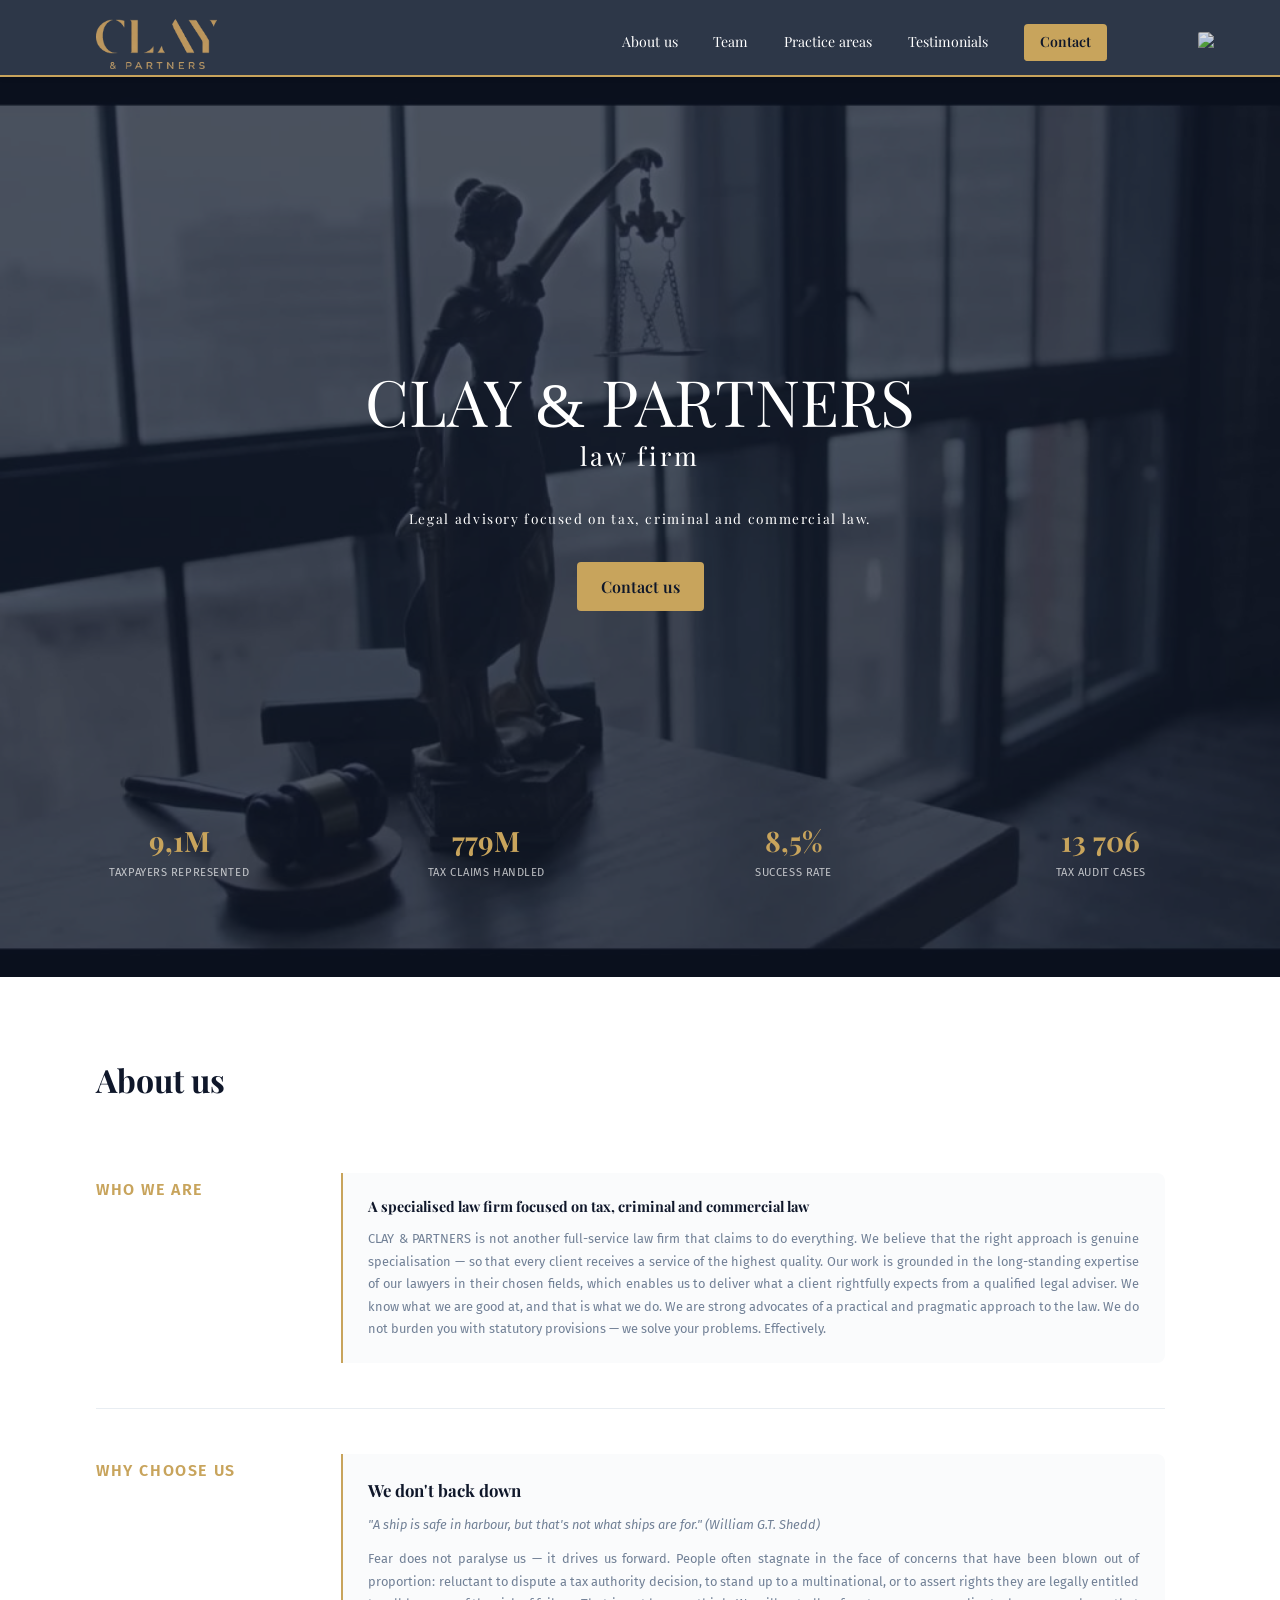
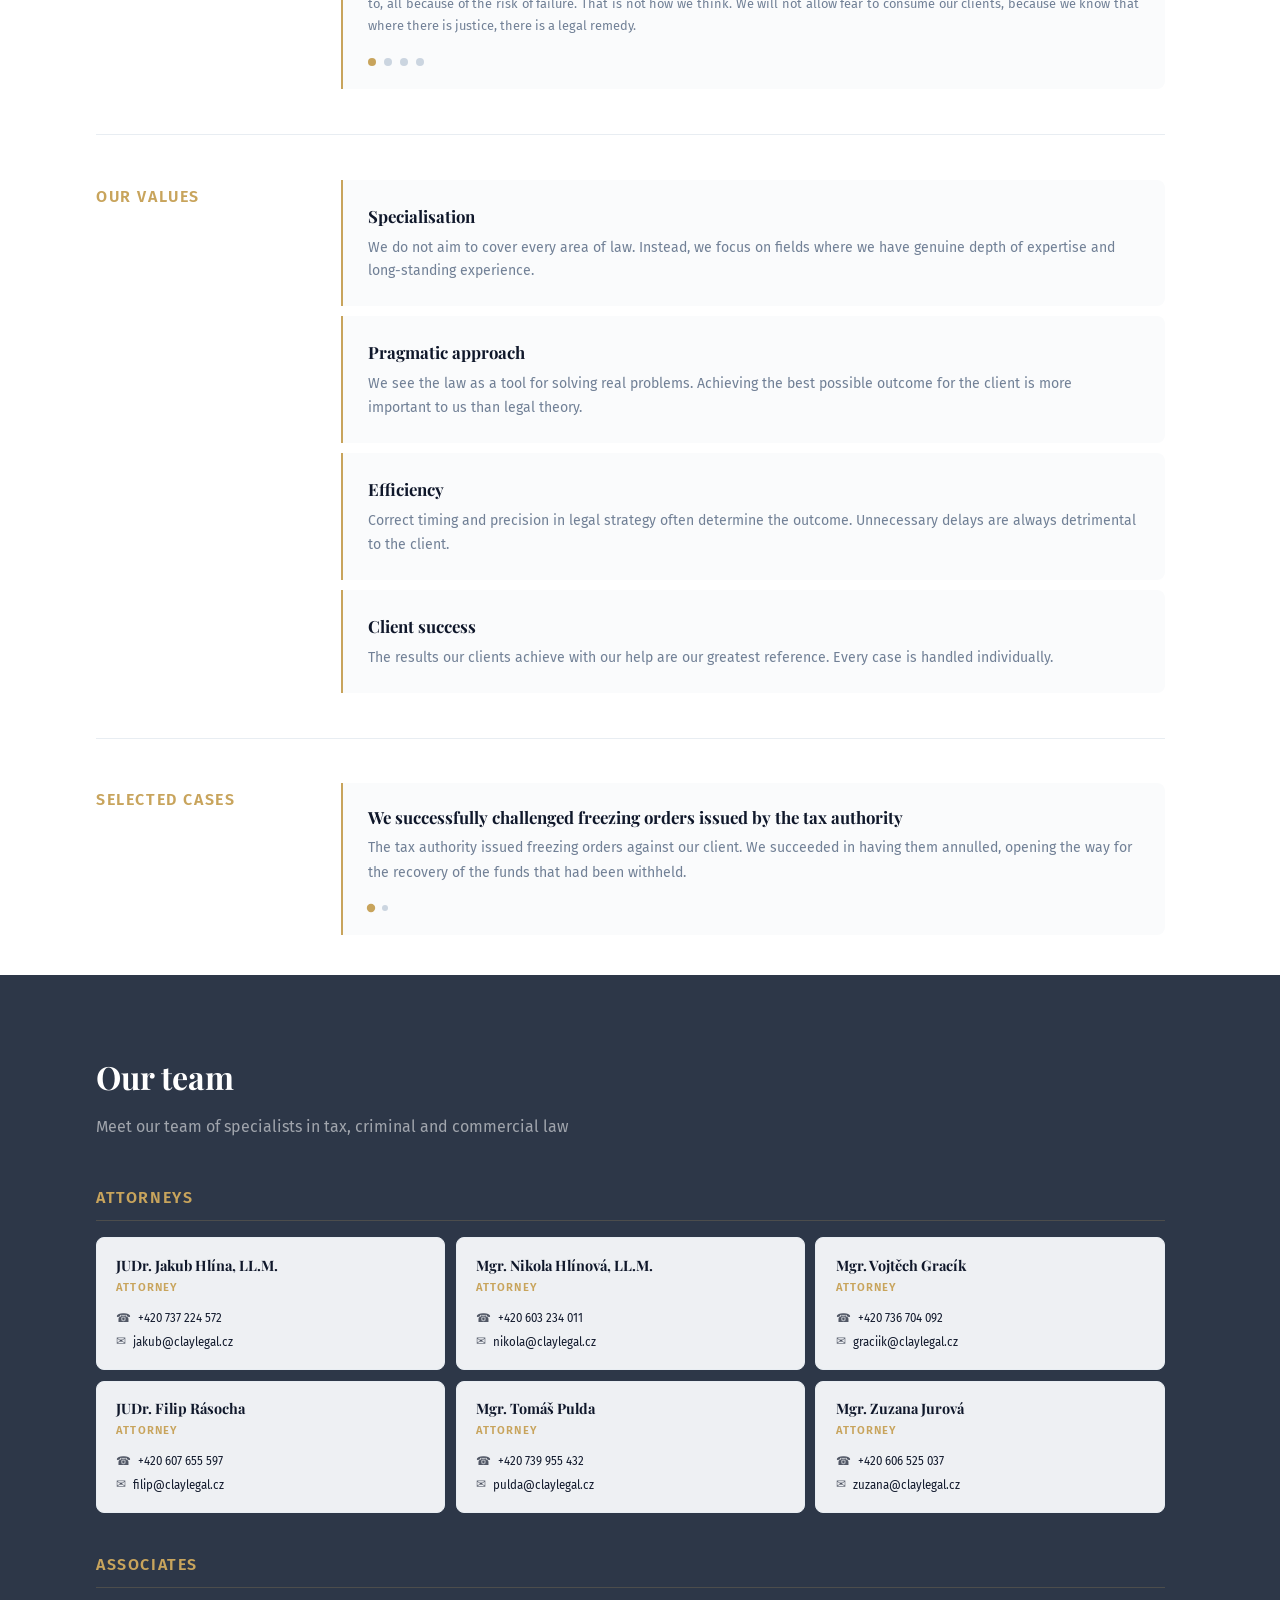
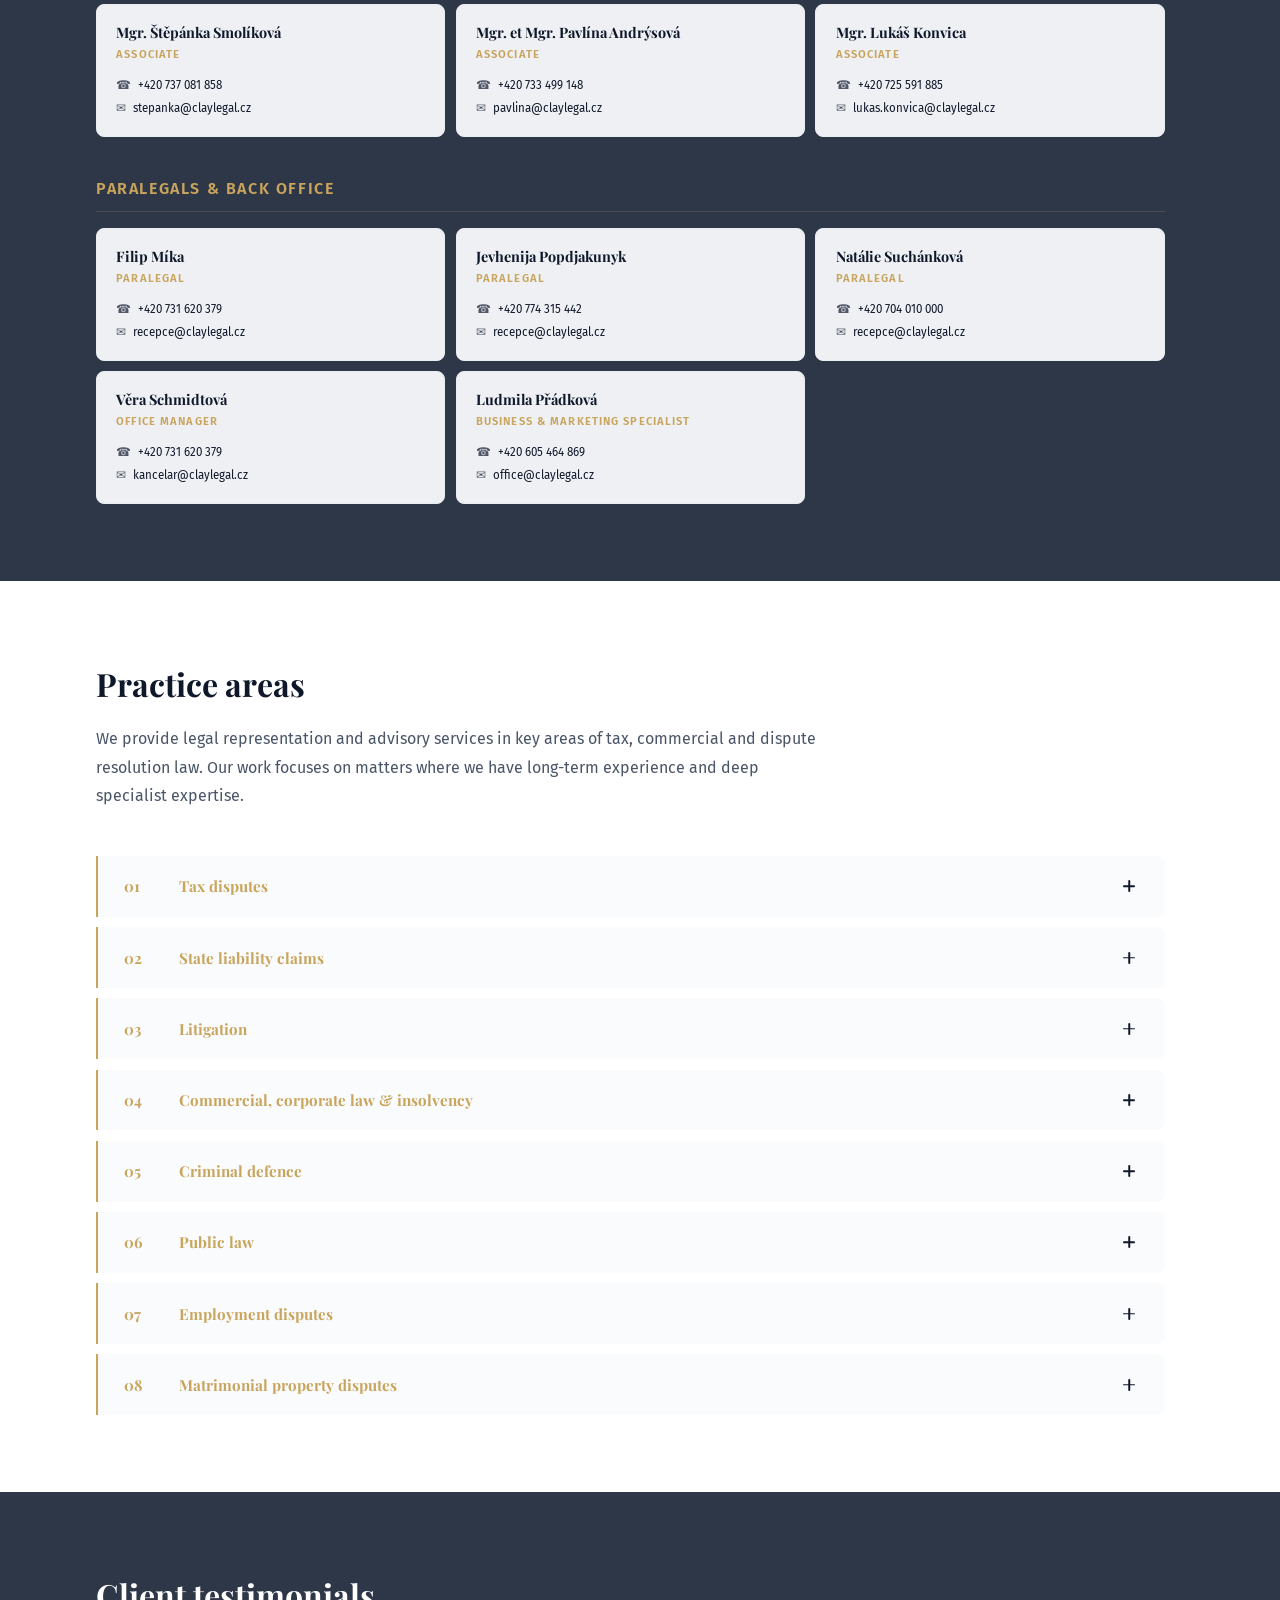
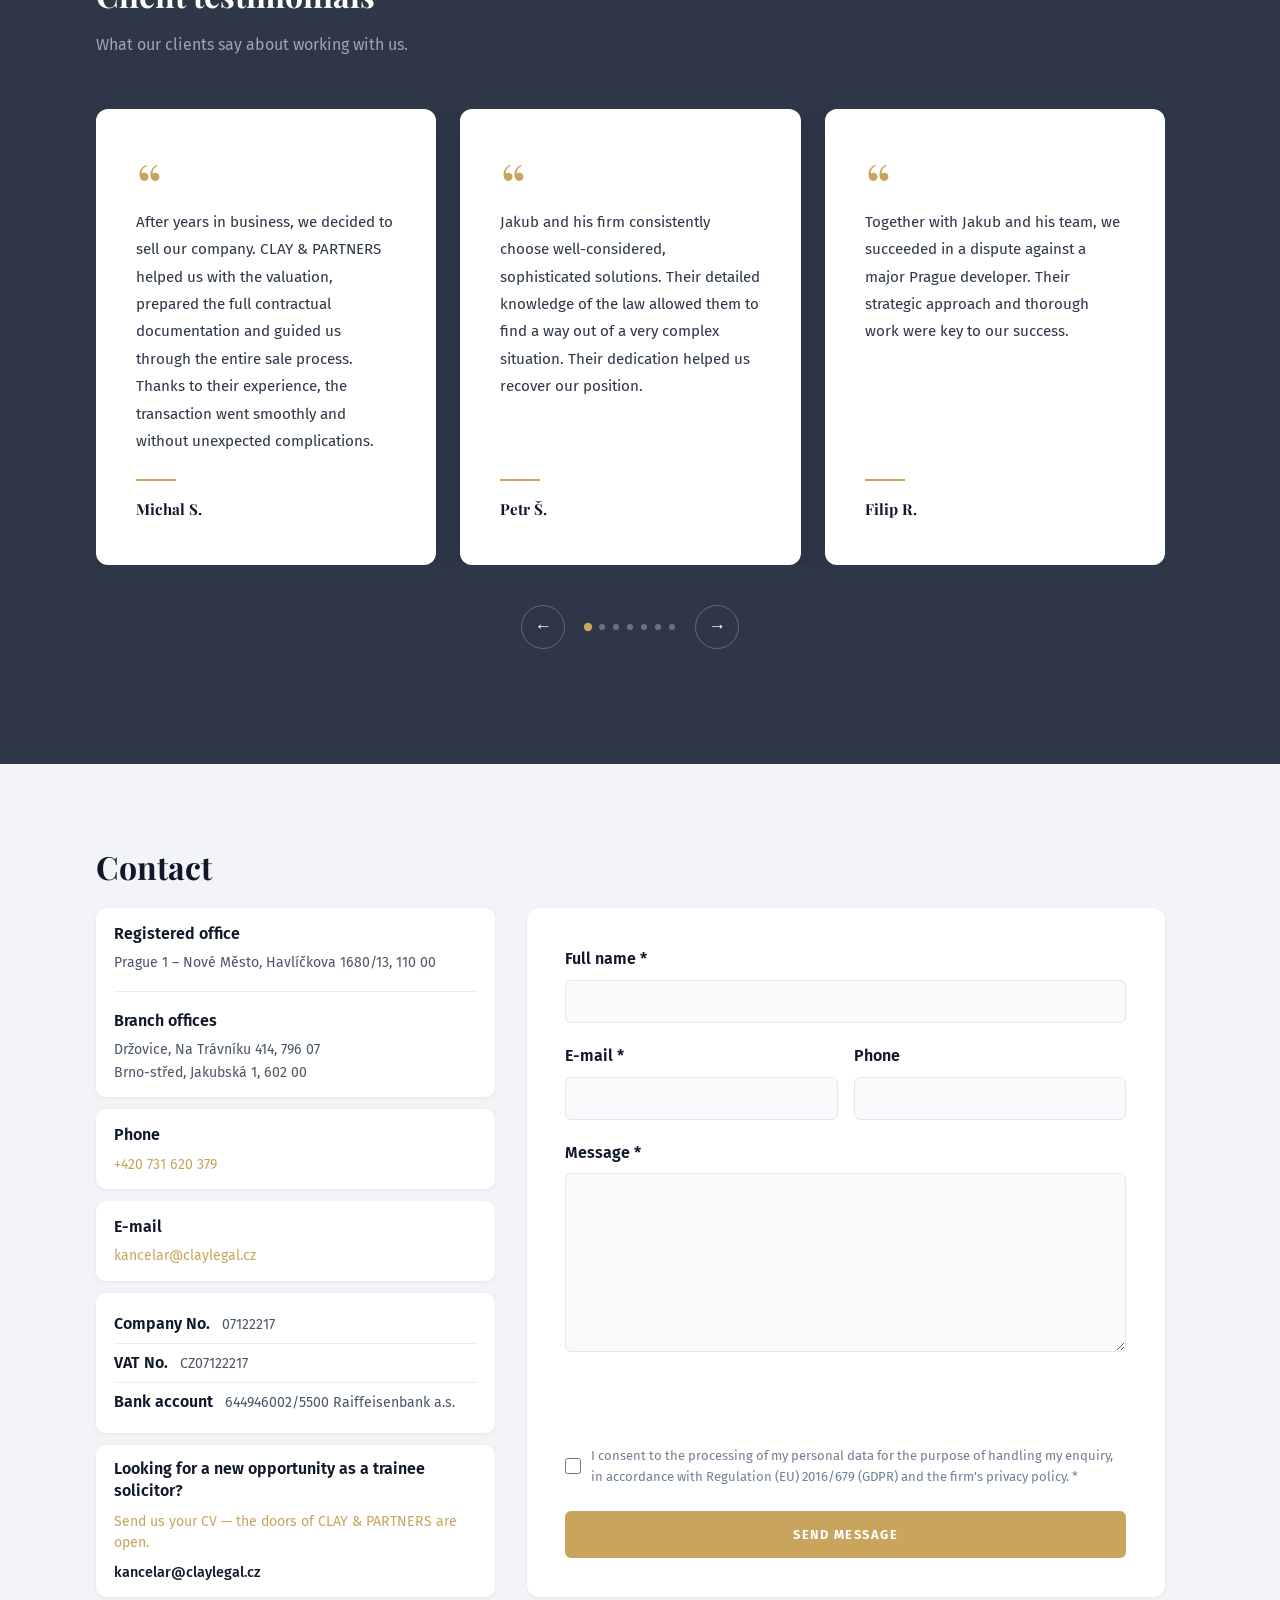
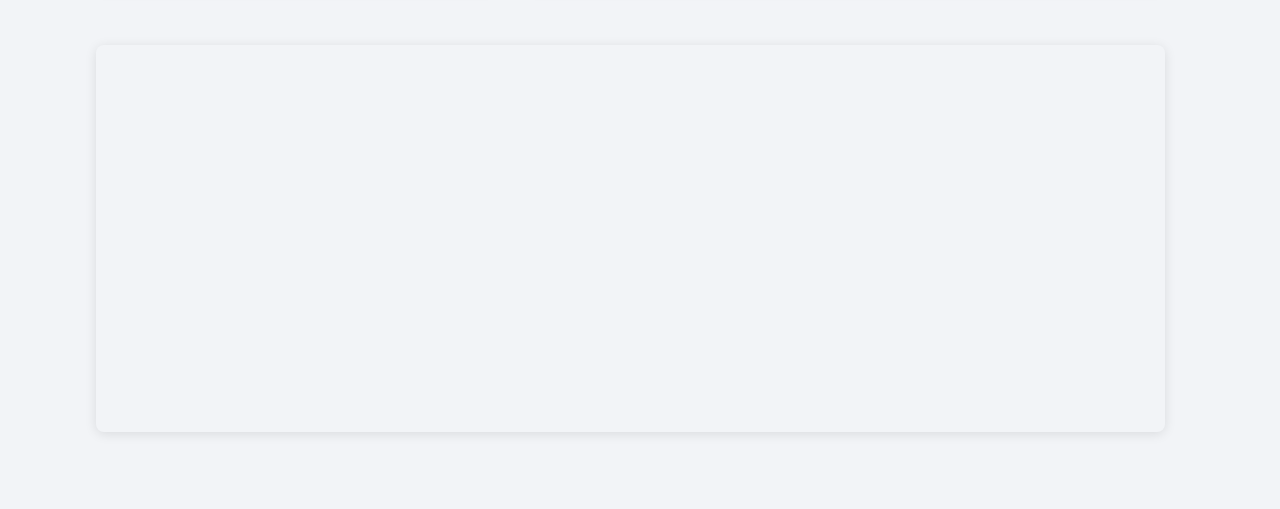
==== commit 94cc4850: "Change hero subtitle in EN version to 'law firm' Co-Authored-By: Claude Sonnet 4.6 <noreply@anthropi" ====
--- a/index-en.html
+++ b/index-en.html
@@ -54,7 +54,7 @@
         <div class="hero-content">
             <div class="hero-text">
                 <h1>CLAY <span class="ampersand">&amp;</span> PARTNERS</h1>
-                <p class="hero-subtitle">solicitors &amp; attorneys at law</p>
+                <p class="hero-subtitle">law firm</p>
                 <p>Legal advisory focused on tax, criminal and commercial law.</p>
                 <a href="#kontakt" class="btn">Contact us</a>
             </div>
--- a/css/style.css
+++ b/css/style.css
@@ -280,17 +280,19 @@
 
 .hero-subtitle {
     font-family: 'Playfair Display', serif;
-    font-size: clamp(0.85rem, 1vw, 1.1rem);
+    font-size: clamp(1.2rem, 2vw, 2.25rem);
     color: white;
     letter-spacing: 0.12em;
-    margin-top: -1.4rem;
+    margin-top: -2.4rem;
     margin-bottom: 2rem !important;
     font-weight: 400;
 }
 
-.hero-content p {
+.hero-content p:not(.hero-subtitle) {
     font-family: 'Playfair Display', serif;
-    font-size: clamp(1rem, 1.2vw, 1.4rem);
+    font-size: clamp(0.85rem, 1vw, 1.1rem);
+    letter-spacing: 0.12em;
+    font-weight: 400;
     margin-bottom: 2rem;
 }
 
@@ -967,12 +969,22 @@
     display: flex;
     align-items: center;
     justify-content: center;
+    -webkit-tap-highlight-color: transparent;
 }
 
 .testimonial-arrow:hover {
     background: rgba(200, 164, 92, 0.2);
     border-color: var(--gold);
     color: var(--gold);
+}
+
+.testimonial-arrow:focus {
+    outline: none;
+}
+
+.testimonial-arrow:focus-visible {
+    outline: 2px solid var(--gold);
+    outline-offset: 2px;
 }
 
 .testimonial-dots {
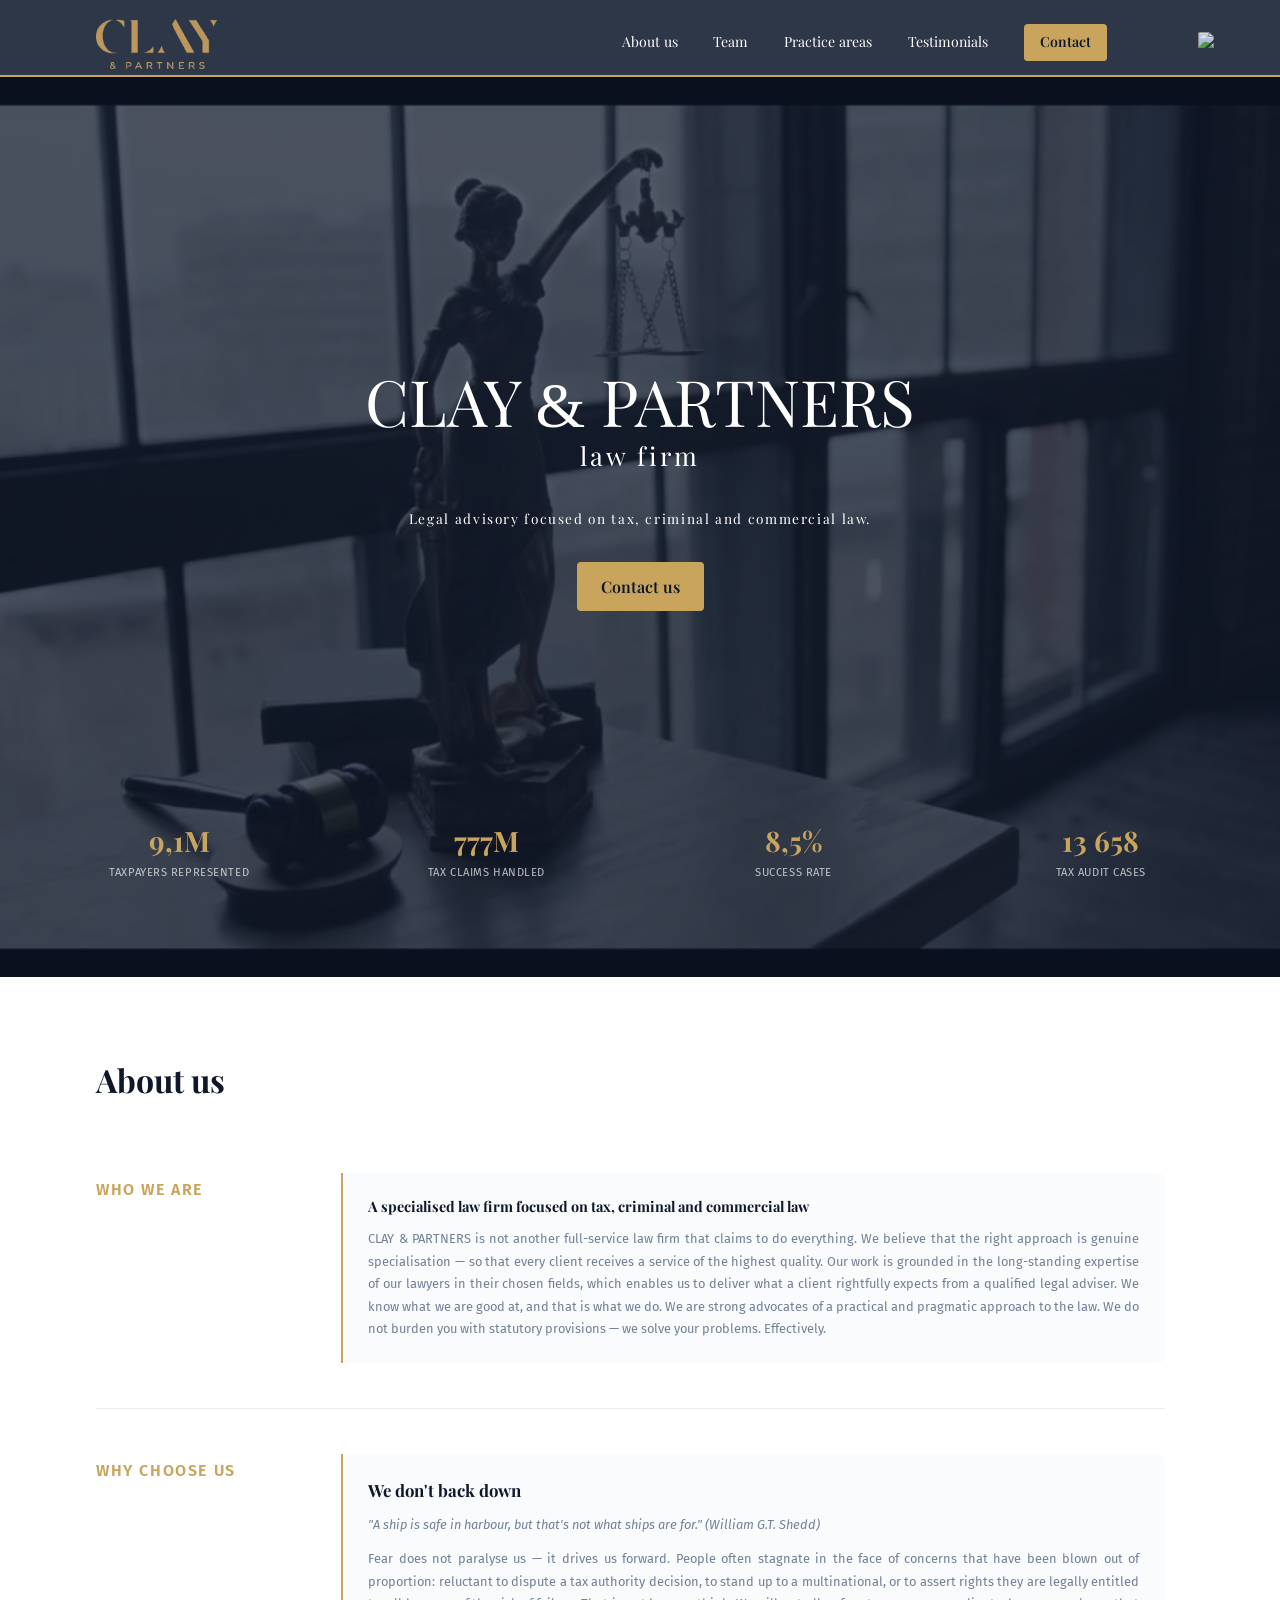
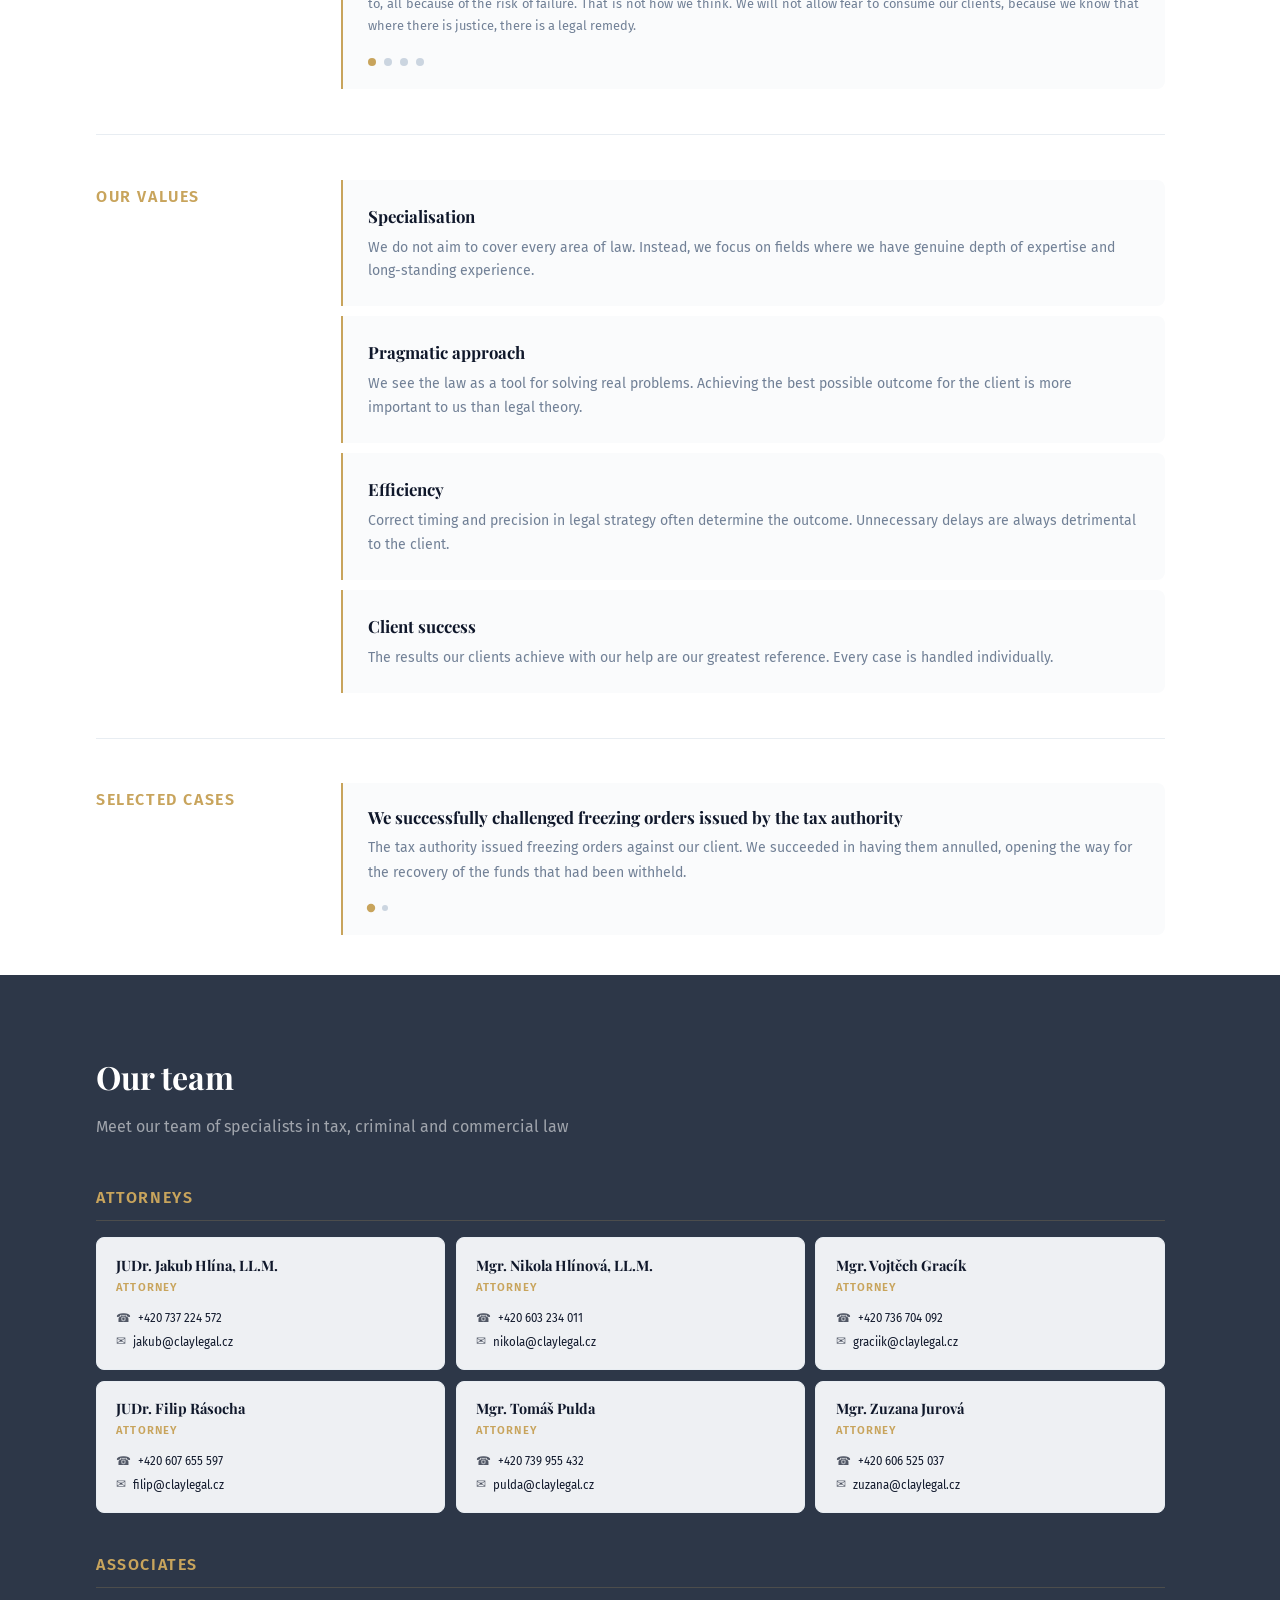
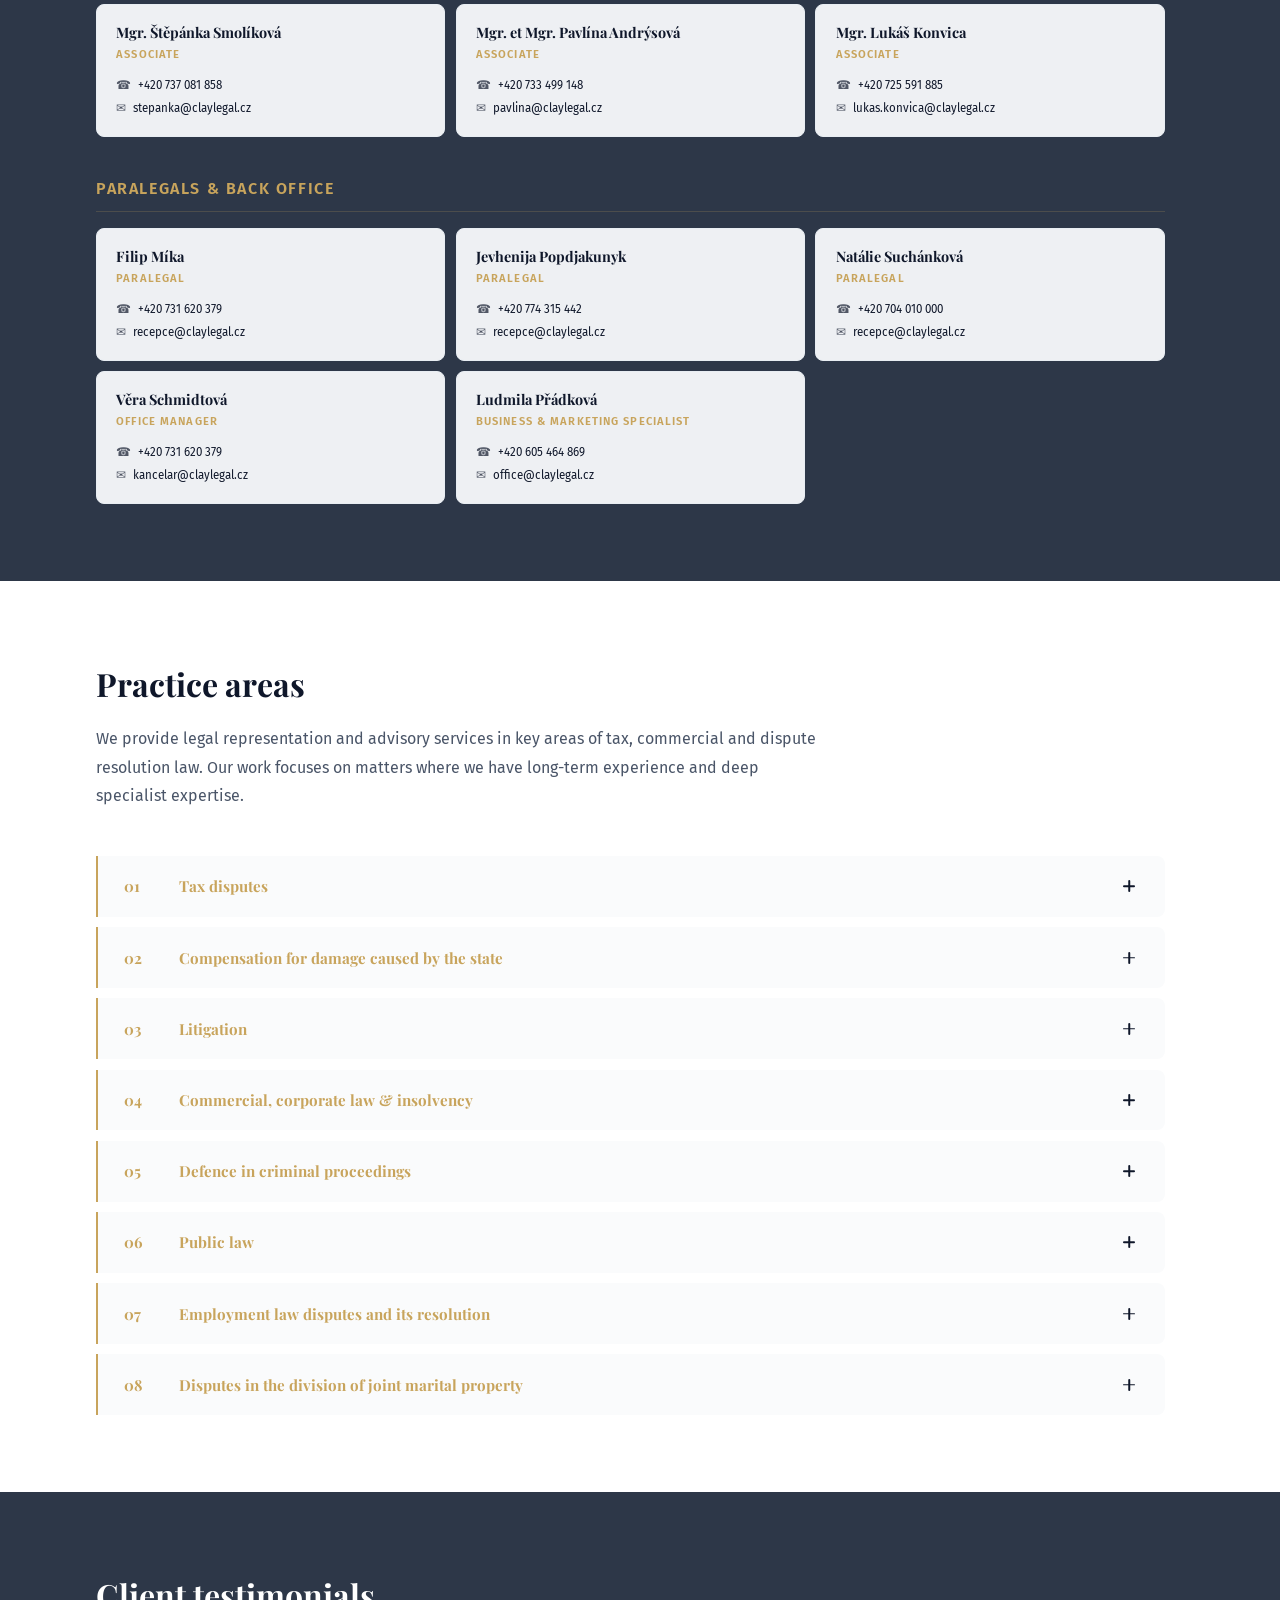
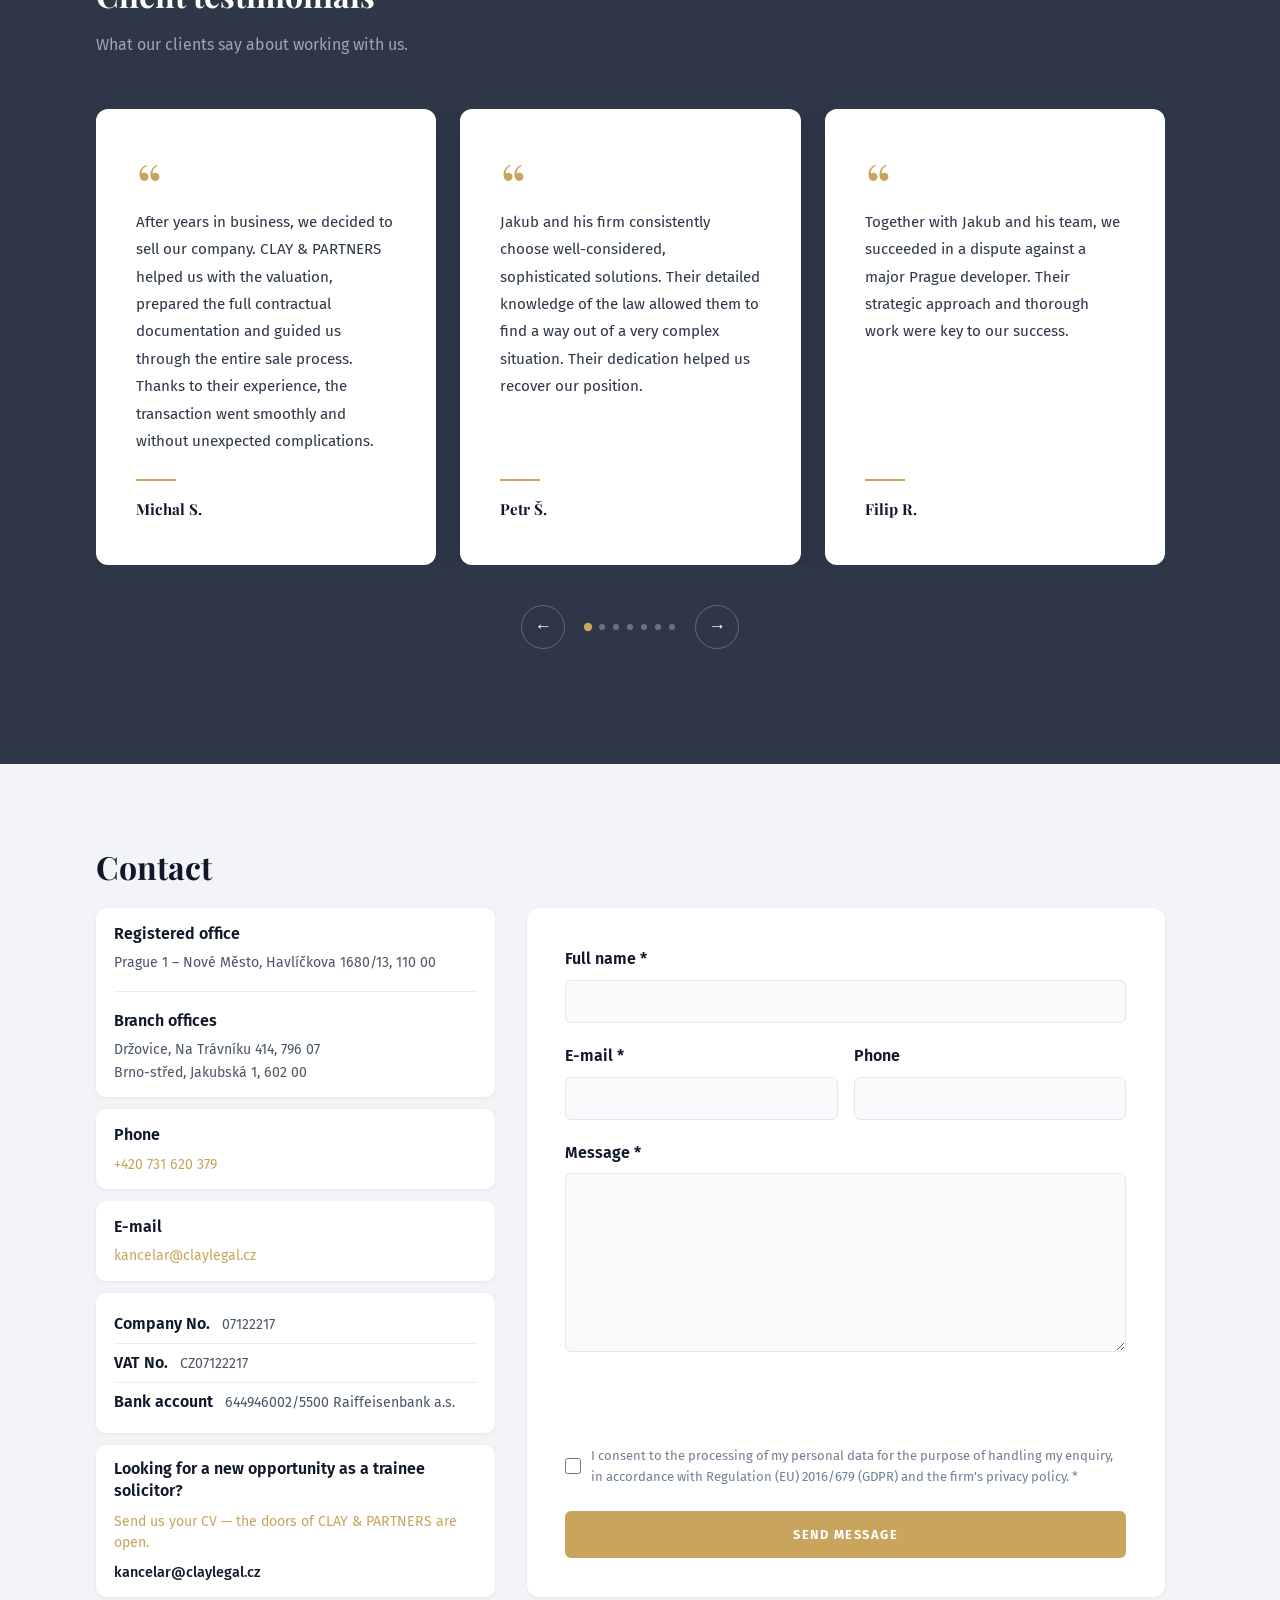
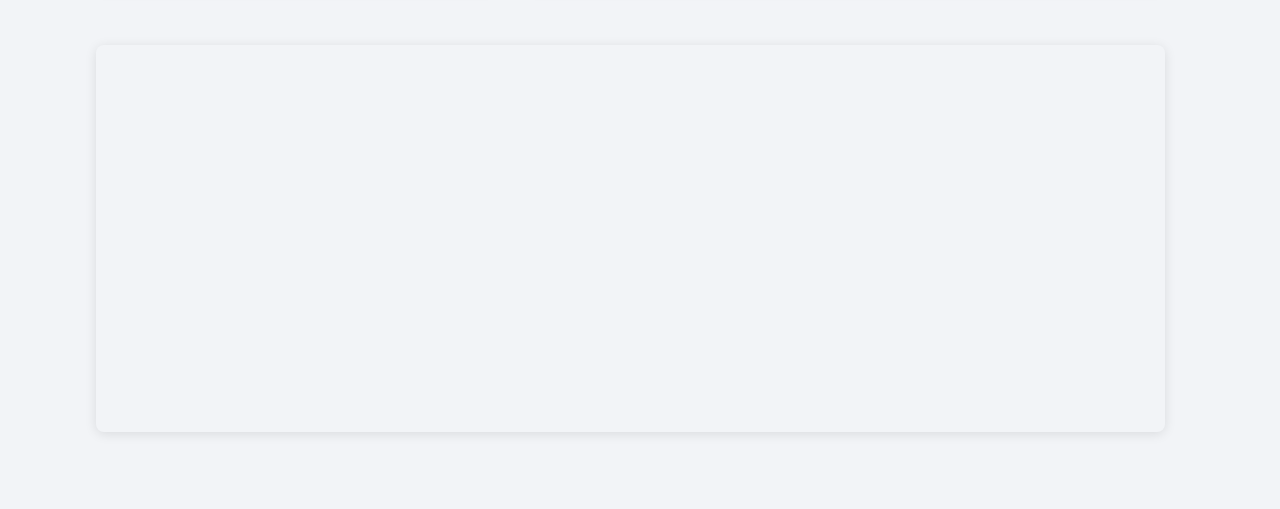
==== commit 09fa9671: "Update all 8 practice area accordion texts in EN version Co-Authored-By: Claude Sonnet 4.6 <noreply@" ====
--- a/index-en.html
+++ b/index-en.html
@@ -330,7 +330,7 @@
                     </button>
                     <div class="accordion-body">
                         <div class="accordion-body-inner">
-                            <p class="accordion-text">Are you in dispute with the tax or customs authority? Unsure how to navigate a tax audit? Is your export business facing an unjustified withholding of VAT refunds? Has a freezing order been imposed on your company? Representing domestic and foreign clients at every stage of tax proceedings — including any subsequent court challenge — is our core practice. We are fully aware of how protracted tax litigation can be, yet we are firmly convinced that mounting a proper defence is always worthwhile. We have an established track record of successfully resolving disputes with the tax administration with a combined value exceeding CZK 1 billion.</p>
+                            <p class="accordion-text">Do you have problems with tax or customs administration? Do you need advice with tax audits? Do you have an export trading company with unduly excessive deduction of value added tax seized? Has a protective order been placed on your company? Our domain is representing of domestic and foreign clients in all phases of tax proceedings, including subsequent court trials. We are aware of the time-consuming nature of tax proceedings, but we are convinced that it is reasonable to defend ourselves. We have had successful disputes between clients with tax office in excess of 1 billion CZK.</p>
                         </div>
                     </div>
                 </div>
@@ -338,12 +338,12 @@
                 <div class="accordion-item">
                     <button class="accordion-header" aria-expanded="false">
                         <span class="accordion-number">02</span>
-                        <span class="accordion-title">State liability claims</span>
-                        <span class="accordion-icon"></span>
-                    </button>
-                    <div class="accordion-body">
-                        <div class="accordion-body-inner">
-                            <p class="accordion-text">Has your company suffered loss at the hands of a public authority? Have you been deprived of funds as a result of an unlawful intervention by the tax office? Were you subjected to unlawful pre-trial detention? We represent clients in claims against the state under Act No. 82/1998 Coll. on liability for damage caused in the exercise of public authority by an unlawful decision or improper official conduct. We will pursue your claim for compensation and secure appropriate redress. Do not hesitate to challenge unlawful state conduct. It pays to fight back.</p>
+                        <span class="accordion-title">Compensation for damage caused by the state</span>
+                        <span class="accordion-icon"></span>
+                    </button>
+                    <div class="accordion-body">
+                        <div class="accordion-body-inner">
+                            <p class="accordion-text">Has your company been harmed by government authorities? Did you lose money due to the illegal intervention of the tax office? Have you been illegally detained? We represent clients in disputes with the state pursuant to Act No. 82/1998 Coll., on Liability for Damage Caused in the Exercise of Official Authority by a Decision or Incorrect Official Procedure. We will sue the reparations from damages that has occurred to you. Do not be afraid to defend yourself from states excesses. Fighting pays off!</p>
                         </div>
                     </div>
                 </div>
@@ -356,7 +356,7 @@
                     </button>
                     <div class="accordion-body">
                         <div class="accordion-body-inner">
-                            <p class="accordion-text">We go to court. Frequently. And we enjoy it. We have successfully represented clients in, among other things, claims for unpaid insurance proceeds following natural disasters, disputes over the validity of employment contracts, defect liability claims and a wide range of other predominantly commercial disputes. In insolvency proceedings, we also act for insolvency administrators and creditors in adversary proceedings. Business is not always straightforward — it brings with it a host of problems that we help our clients resolve. And when agreement cannot be reached, we fight our clients' corner in court with full force.</p>
+                            <p class="accordion-text">We go to courthouses. Often. And we enjoy it. For instance we have successfully represented clients in the recovery of unpaid claims in the event of a natural disaster, in disputes over the (in)validity of an employment contract, concerning liability for defects in the work and in many other, especially commercial law disputes. In court proceedings, we also represent insolvency administrators and creditors in so-called incidental disputes. Running business is not always just a joy, it results in difficulties that we help solving to our client. And if no agreement can be arranged, we strongly defend clients in court.</p>
                         </div>
                     </div>
                 </div>
@@ -369,7 +369,7 @@
                     </button>
                     <div class="accordion-body">
                         <div class="accordion-body-inner">
-                            <p class="accordion-text">Are you selling or acquiring a company? Concerned as a seller about potential liability attaching to your interest, or do you need, as a buyer, to negotiate appropriate warranties in respect of the shares being acquired? Troubled by problematic shareholders or partners? Our firm protects clients' rights across a wide spectrum of corporate matters — simply ask. We also act for creditors and insolvency administrators in insolvency proceedings.</p>
+                            <p class="accordion-text">Are you selling or buying a company? As a seller, are you afraid of the risks associated with your liability for the share, or on the contrary, do you need to arrange the necessary guarantees for the purchased share as a buyer? Are you worried about problematic shareholders? Our law firm defends clients' rights in a wide range of commercial - corporate issues, all you need to do is ask. Our clients are also creditors as well as insolvency administrators in insolvency proceedings.</p>
                         </div>
                     </div>
                 </div>
@@ -377,12 +377,12 @@
                 <div class="accordion-item">
                     <button class="accordion-header" aria-expanded="false">
                         <span class="accordion-number">05</span>
-                        <span class="accordion-title">Criminal defence</span>
-                        <span class="accordion-icon"></span>
-                    </button>
-                    <div class="accordion-body">
-                        <div class="accordion-body-inner">
-                            <p class="accordion-text">Drawing on our expertise in tax law, we also defend clients in criminal proceedings, with a particular focus on economic crime, tax offences and white-collar crime. We have successfully implemented compliance programmes at a number of corporations, designed to prevent the commission of criminal offences with the primary aim of protecting company management under the Corporate Criminal Liability Act. JUDr. Jakub Hlína is a member of the Union of Defence Counsels of the Czech Republic.</p>
+                        <span class="accordion-title">Defence in criminal proceedings</span>
+                        <span class="accordion-icon"></span>
+                    </button>
+                    <div class="accordion-body">
+                        <div class="accordion-body-inner">
+                            <p class="accordion-text">With regard to our expertise in the field of taxation, we also defend clients in criminal proceedings, specializing mainly in economic crime, tax crimes and so-called "white-collar crimes". We have successfully implemented measures for the prevention of criminal offenses in a number of corporations with maximum emphasis on the protection of the company's management in accordance with the Act on Criminal Liability of Legal Entities. JUDr. Jakub Hlína is a member of the Union of Advocates of the Czech Republic.</p>
                         </div>
                     </div>
                 </div>
@@ -395,7 +395,7 @@
                     </button>
                     <div class="accordion-body">
                         <div class="accordion-body-inner">
-                            <p class="accordion-text">We also advise on selected matters of public law regulation, particularly in the areas of railway law, aviation law and subsidy law. We represent our clients in a wide range of administrative proceedings, including price control reviews and subsidy compliance audits.</p>
+                            <p class="accordion-text">We also deal with selected issues related to public law regulation, especially concerning railway, aviation and subsidy law. We represent our clients in a number of proceedings before administrative authorities in price controls or control over the use of grant funds.</p>
                         </div>
                     </div>
                 </div>
@@ -403,12 +403,12 @@
                 <div class="accordion-item">
                     <button class="accordion-header" aria-expanded="false">
                         <span class="accordion-number">07</span>
-                        <span class="accordion-title">Employment disputes</span>
-                        <span class="accordion-icon"></span>
-                    </button>
-                    <div class="accordion-body">
-                        <div class="accordion-body-inner">
-                            <p class="accordion-text">An employment dispute does not necessarily mean a dispute before a court — we endeavour to minimise conflict in the workplace between employees and employers before it escalates. We are equally experienced in identifying and addressing unlawful or unfair practices by employers against employees, and we offer legal assistance in disputes between employers and employees over claims arising from the employment relationship.</p>
+                        <span class="accordion-title">Employment law disputes and its resolution</span>
+                        <span class="accordion-icon"></span>
+                    </button>
+                    <div class="accordion-body">
+                        <div class="accordion-body-inner">
+                            <p class="accordion-text">An employment law dispute does not necessarily mean a dispute before the court, we try to minimize workplace disputes between employees and employers. We are also happy to resolve employers' traps for employees and offer legal assistance in disputes between employer and employee regarding employment claims.</p>
                         </div>
                     </div>
                 </div>
@@ -416,12 +416,12 @@
                 <div class="accordion-item">
                     <button class="accordion-header" aria-expanded="false">
                         <span class="accordion-number">08</span>
-                        <span class="accordion-title">Matrimonial property disputes</span>
-                        <span class="accordion-icon"></span>
-                    </button>
-                    <div class="accordion-body">
-                        <div class="accordion-body-inner">
-                            <p class="accordion-text">We handle personal and family matters of a sensitive nature. A typical example is the settlement of jointly held matrimonial property — because obtaining a divorce is something most people can manage, but settling what comes after is an altogether different matter.</p>
+                        <span class="accordion-title">Disputes in the division of joint marital property</span>
+                        <span class="accordion-icon"></span>
+                    </button>
+                    <div class="accordion-body">
+                        <div class="accordion-body-inner">
+                            <p class="accordion-text">We handle personal family matters of a sensitive nature. Typically, this involves the division of joint marital property, as anyone can get a divorce, but not everyone can settle it.</p>
                         </div>
                     </div>
                 </div>
